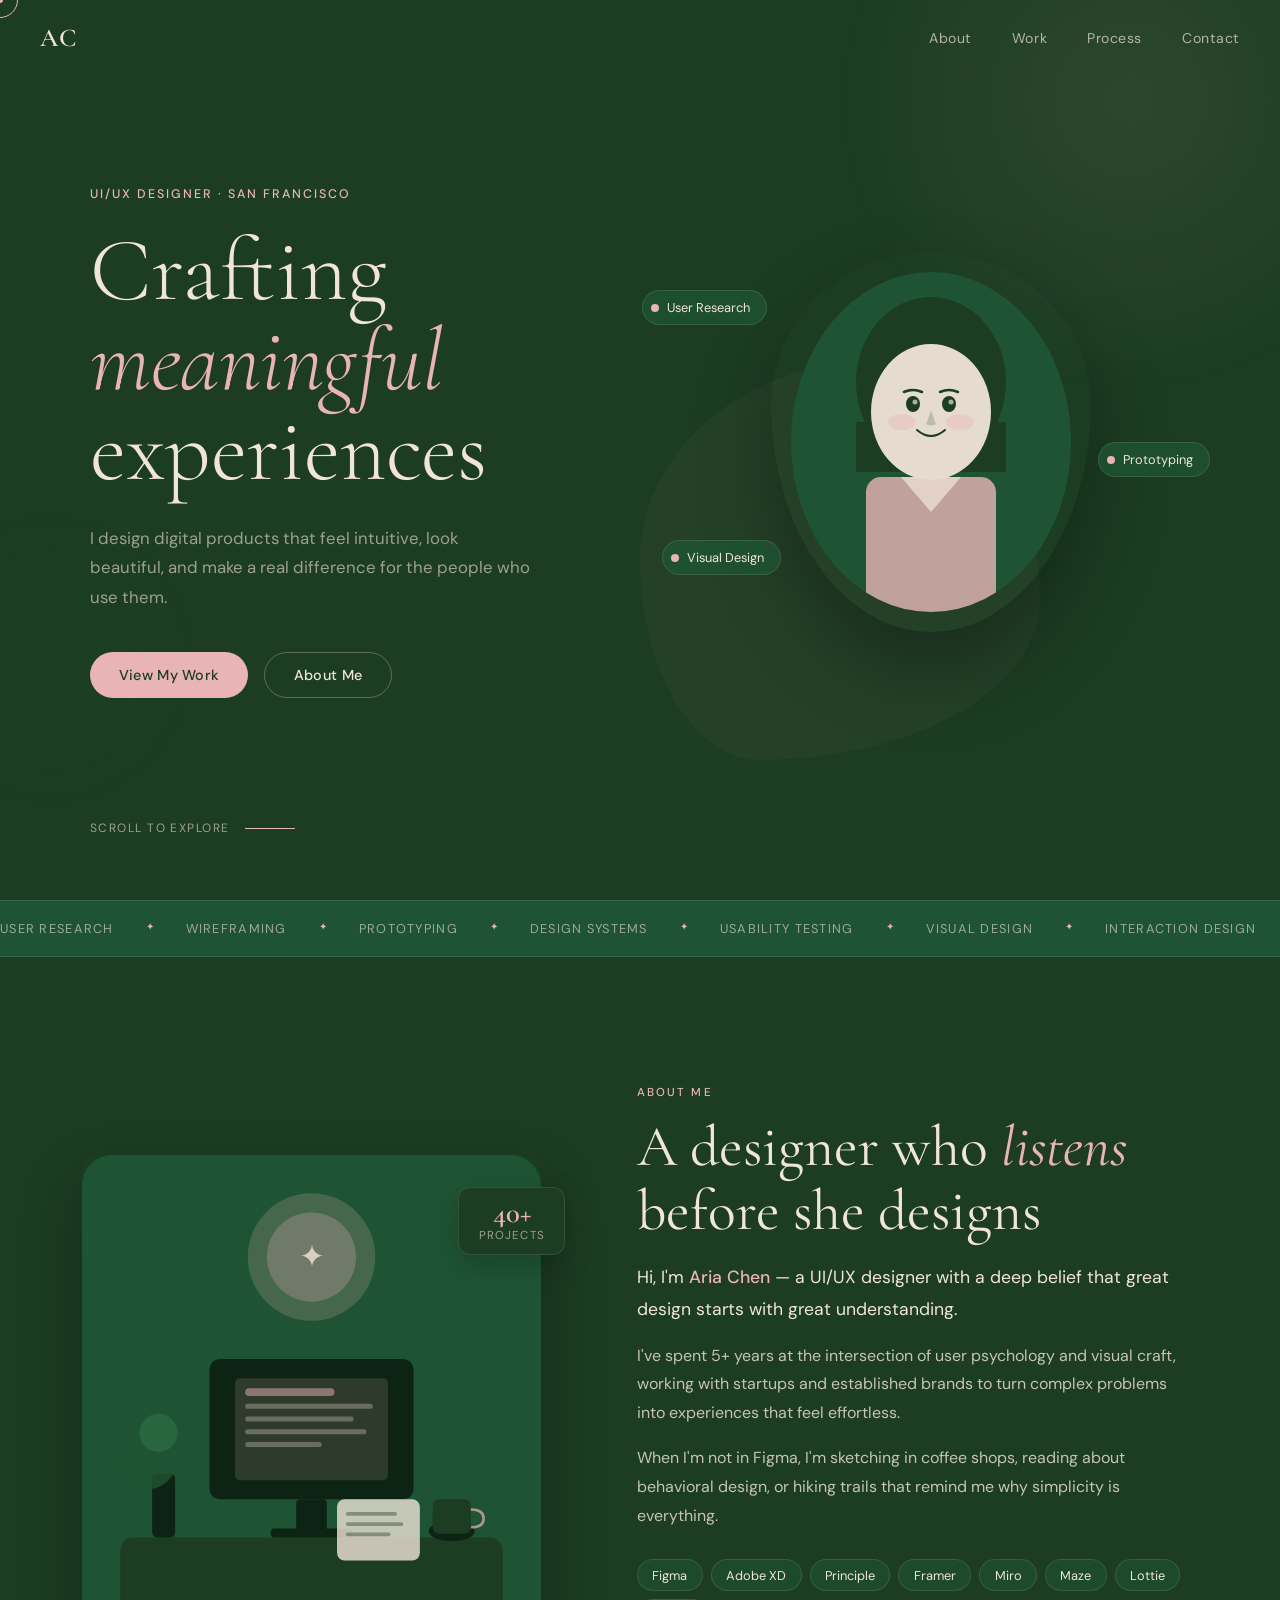
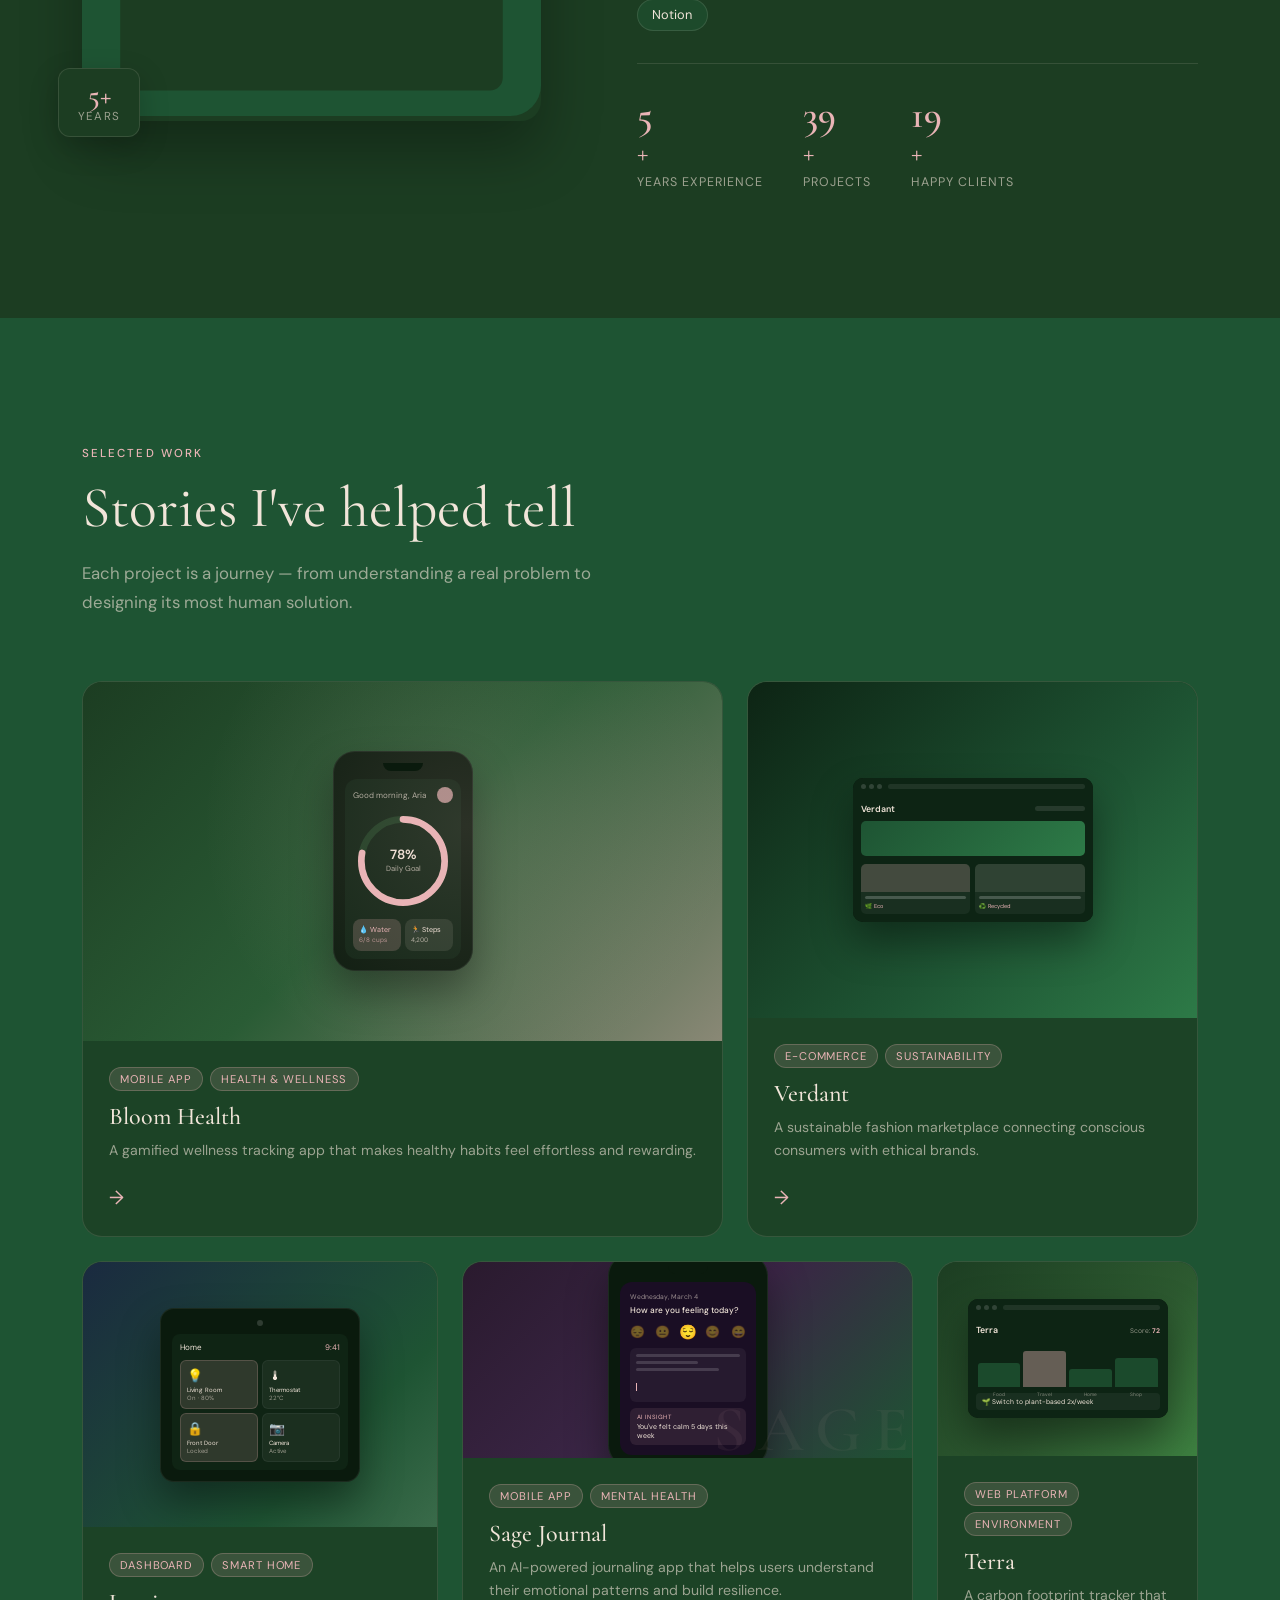
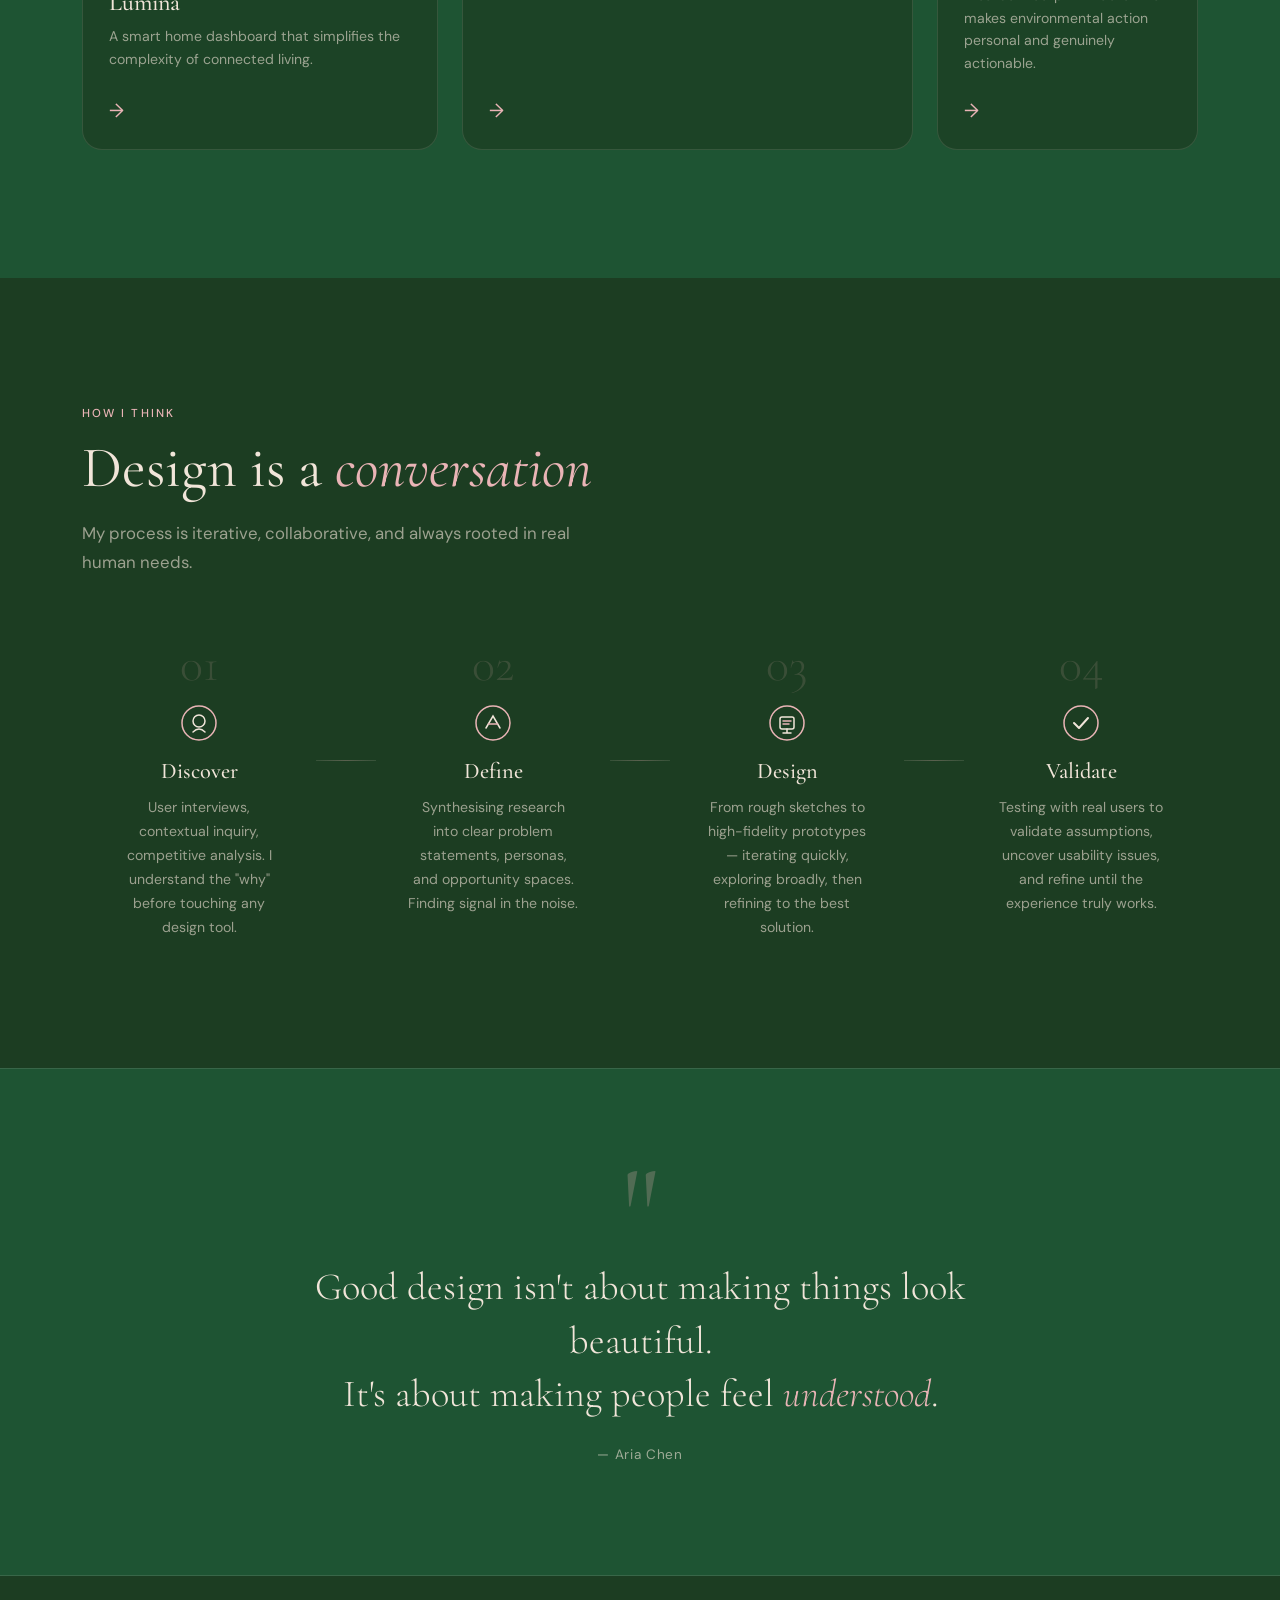
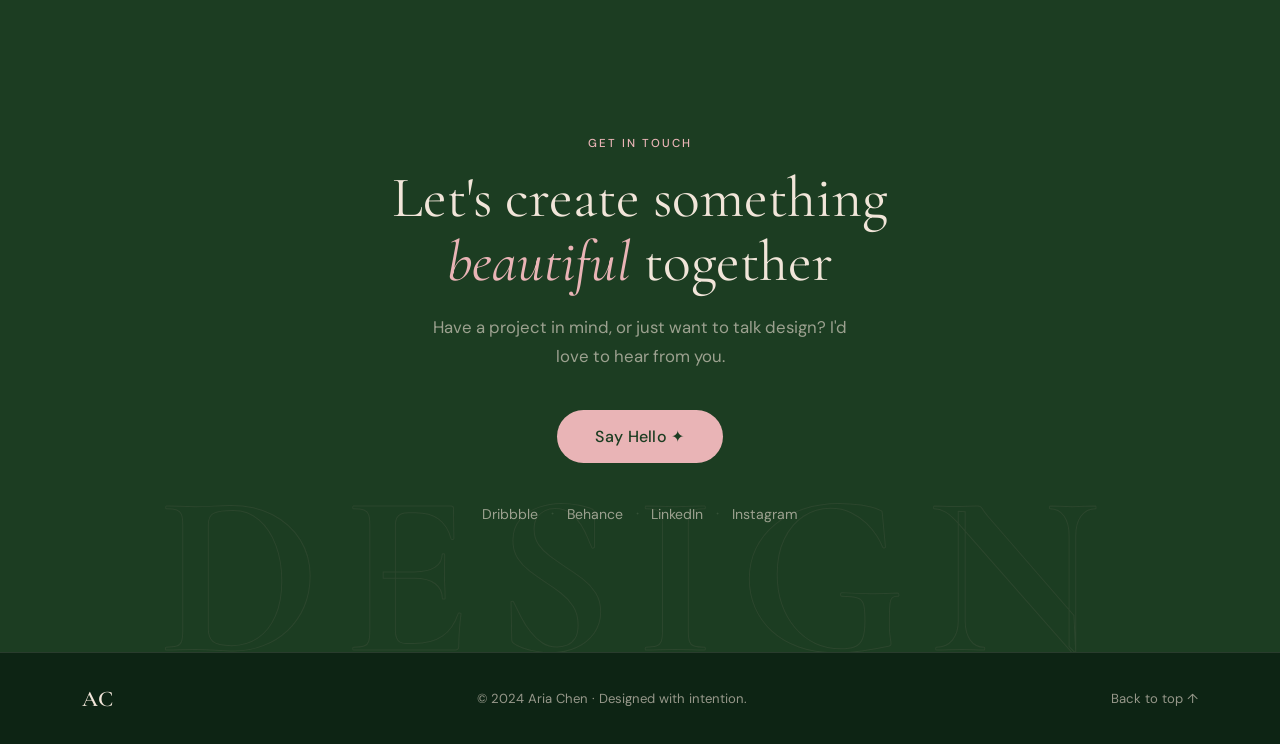
==== index-standalone.html @ c3e10429 "Add Aria Chen portfolio" ====
<!DOCTYPE html>
<html lang="en">
<head>
  <meta charset="UTF-8">
  <meta name="viewport" content="width=device-width, initial-scale=1.0">
  <title>Aria Chen — UI/UX Designer</title>
  <link rel="preconnect" href="https://fonts.googleapis.com">
  <link rel="preconnect" href="https://fonts.gstatic.com" crossorigin>
  <link href="https://fonts.googleapis.com/css2?family=Cormorant+Garamond:ital,wght@0,300;0,400;0,600;1,300;1,400;1,600&family=DM+Sans:ital,opsz,wght@0,9..40,300;0,9..40,400;0,9..40,500;1,9..40,300&display=swap" rel="stylesheet">
  <style>
/* ============================================
   ARIA CHEN — UI/UX PORTFOLIO
   Color Palette:
   --dark-green  : #1C3D22
   --mid-green   : #1E5433
   --pink        : #E9B4B6
   --cream       : #F1E5D9
============================================ */

/* ===== RESET & BASE ===== */
*, *::before, *::after { box-sizing: border-box; margin: 0; padding: 0; }

:root {
  --dark: #1C3D22;
  --mid:  #1E5433;
  --pink: #E9B4B6;
  --cream: #F1E5D9;
  --text-light: #F1E5D9;
  --text-muted: rgba(241,229,217,0.6);
  --card-bg: rgba(30,84,51,0.5);
  --border: rgba(241,229,217,0.12);
  --radius: 20px;
  --radius-sm: 12px;
  --transition: 0.4s cubic-bezier(0.25, 0.46, 0.45, 0.94);
  --transition-fast: 0.2s ease;
}

html { scroll-behavior: smooth; overflow-x: hidden; }

body {
  font-family: 'DM Sans', sans-serif;
  background-color: var(--dark);
  color: var(--cream);
  overflow-x: hidden;
  cursor: none;
}

a { text-decoration: none; color: inherit; }
img { display: block; max-width: 100%; }

::selection {
  background: var(--pink);
  color: var(--dark);
}

/* ===== CUSTOM CURSOR ===== */
.cursor {
  position: fixed;
  width: 36px;
  height: 36px;
  border: 1.5px solid var(--pink);
  border-radius: 50%;
  pointer-events: none;
  z-index: 9999;
  transform: translate(-50%, -50%);
  transition: width 0.3s, height 0.3s, background 0.3s, border-color 0.3s;
  mix-blend-mode: normal;
}
.cursor-dot {
  position: fixed;
  width: 6px;
  height: 6px;
  background: var(--pink);
  border-radius: 50%;
  pointer-events: none;
  z-index: 9999;
  transform: translate(-50%, -50%);
  transition: transform 0.1s;
}
body:has(a:hover) .cursor,
body:has(button:hover) .cursor {
  width: 56px;
  height: 56px;
  background: rgba(233,180,182,0.12);
  border-color: var(--pink);
}
@media (hover: none) {
  .cursor, .cursor-dot { display: none; }
  body { cursor: auto; }
}

/* ===== SCROLL PROGRESS ===== */
.scroll-progress {
  position: fixed;
  top: 0; left: 0;
  width: 0%;
  height: 2px;
  background: linear-gradient(90deg, var(--pink), var(--cream));
  z-index: 10000;
  transition: width 0.1s linear;
}

/* ===== TYPOGRAPHY ===== */
.section-label {
  font-size: 0.72rem;
  font-weight: 500;
  letter-spacing: 0.18em;
  text-transform: uppercase;
  color: var(--pink);
  margin-bottom: 1rem;
}

.section-title {
  font-family: 'Cormorant Garamond', serif;
  font-size: clamp(2.2rem, 5vw, 3.6rem);
  font-weight: 400;
  line-height: 1.1;
  color: var(--cream);
  margin-bottom: 1.2rem;
}
.section-title em {
  font-style: italic;
  color: var(--pink);
}

.section-sub {
  font-size: 1.05rem;
  color: var(--text-muted);
  max-width: 520px;
  line-height: 1.7;
}

/* ===== CONTAINER ===== */
.container {
  max-width: 1180px;
  margin: 0 auto;
  padding: 0 2rem;
}

/* ===== BUTTONS ===== */
.btn {
  display: inline-flex;
  align-items: center;
  gap: 0.5rem;
  padding: 0.8rem 1.8rem;
  border-radius: 100px;
  font-family: 'DM Sans', sans-serif;
  font-size: 0.9rem;
  font-weight: 500;
  letter-spacing: 0.02em;
  transition: var(--transition);
  cursor: none;
  border: none;
  position: relative;
  overflow: hidden;
}
.btn::after {
  content: '';
  position: absolute;
  inset: 0;
  background: rgba(255,255,255,0.1);
  opacity: 0;
  transition: opacity 0.3s;
}
.btn:hover::after { opacity: 1; }

.btn-primary {
  background: var(--pink);
  color: var(--dark);
}
.btn-primary:hover {
  background: #f0c2c4;
  transform: translateY(-2px);
  box-shadow: 0 12px 30px rgba(233,180,182,0.3);
}

.btn-ghost {
  background: transparent;
  color: var(--cream);
  border: 1.5px solid rgba(241,229,217,0.3);
}
.btn-ghost:hover {
  border-color: var(--cream);
  transform: translateY(-2px);
}

.btn-lg {
  padding: 1rem 2.4rem;
  font-size: 1rem;
}

/* ===== NAVIGATION ===== */
.nav {
  position: fixed;
  top: 0; left: 0; right: 0;
  z-index: 1000;
  display: flex;
  align-items: center;
  justify-content: space-between;
  padding: 1.4rem 2.5rem;
  transition: background 0.4s, backdrop-filter 0.4s, padding 0.4s;
}
.nav.scrolled {
  background: rgba(28, 61, 34, 0.85);
  backdrop-filter: blur(16px);
  padding: 1rem 2.5rem;
  border-bottom: 1px solid var(--border);
}

.nav-logo {
  font-family: 'Cormorant Garamond', serif;
  font-size: 1.6rem;
  font-weight: 600;
  color: var(--cream);
  letter-spacing: 0.05em;
  cursor: none;
  transition: color 0.3s;
}
.nav-logo:hover { color: var(--pink); }

.nav-links {
  display: flex;
  list-style: none;
  gap: 2.5rem;
}

.nav-link {
  font-size: 0.88rem;
  font-weight: 400;
  letter-spacing: 0.04em;
  color: rgba(241,229,217,0.7);
  transition: color 0.3s;
  position: relative;
  cursor: none;
}
.nav-link::after {
  content: '';
  position: absolute;
  bottom: -3px; left: 0;
  width: 0; height: 1px;
  background: var(--pink);
  transition: width 0.3s;
}
.nav-link:hover,
.nav-link.active { color: var(--cream); }
.nav-link:hover::after,
.nav-link.active::after { width: 100%; }

.nav-toggle {
  display: none;
  flex-direction: column;
  gap: 5px;
  background: none;
  border: none;
  cursor: none;
  padding: 4px;
}
.nav-toggle span {
  display: block;
  width: 24px;
  height: 1.5px;
  background: var(--cream);
  transition: var(--transition);
  transform-origin: center;
}
.nav-toggle.open span:nth-child(1) { transform: translateY(6.5px) rotate(45deg); }
.nav-toggle.open span:nth-child(2) { opacity: 0; }
.nav-toggle.open span:nth-child(3) { transform: translateY(-6.5px) rotate(-45deg); }

/* ===== HERO ===== */
.hero {
  min-height: 100vh;
  display: grid;
  grid-template-columns: 1fr 1fr;
  grid-template-rows: 1fr auto;
  align-items: center;
  padding: 8rem 2.5rem 4rem;
  max-width: 1180px;
  margin: 0 auto;
  gap: 4rem;
  position: relative;
}

.hero-shapes {
  position: fixed;
  inset: 0;
  pointer-events: none;
  z-index: 0;
  overflow: hidden;
}
.shape {
  position: absolute;
  border-radius: 50%;
  opacity: 0.08;
}
.shape-circle-lg {
  width: 600px; height: 600px;
  background: radial-gradient(circle, var(--pink), transparent 70%);
  top: -200px; right: -150px;
  animation: floatSlow 12s ease-in-out infinite;
}
.shape-circle-sm {
  width: 300px; height: 300px;
  background: radial-gradient(circle, var(--mid), transparent 70%);
  bottom: 10%; left: -100px;
  animation: floatSlow 9s ease-in-out infinite reverse;
}
.shape-blob {
  width: 400px; height: 400px;
  background: var(--pink);
  border-radius: 60% 40% 70% 30% / 50% 60% 40% 50%;
  top: 40%; left: 50%;
  opacity: 0.04;
  animation: morph 15s ease-in-out infinite;
}

@keyframes floatSlow {
  0%, 100% { transform: translateY(0px); }
  50% { transform: translateY(-30px); }
}
@keyframes morph {
  0%,100% { border-radius: 60% 40% 70% 30% / 50% 60% 40% 50%; }
  33% { border-radius: 30% 70% 40% 60% / 60% 30% 70% 40%; }
  66% { border-radius: 50% 50% 30% 70% / 40% 60% 40% 60%; }
}

.hero-content {
  position: relative;
  z-index: 1;
  grid-column: 1;
}

.hero-eyebrow {
  font-size: 0.78rem;
  letter-spacing: 0.16em;
  text-transform: uppercase;
  color: var(--pink);
  margin-bottom: 1.5rem;
  font-weight: 500;
}

.hero-title {
  font-family: 'Cormorant Garamond', serif;
  font-size: clamp(3.5rem, 7vw, 5.8rem);
  font-weight: 300;
  line-height: 1.0;
  margin-bottom: 1.8rem;
  display: flex;
  flex-direction: column;
}
.hero-line { display: block; }
.hero-line--accent {
  color: var(--pink);
  font-style: italic;
}

.hero-sub {
  font-size: 1.05rem;
  color: var(--text-muted);
  line-height: 1.75;
  max-width: 440px;
  margin-bottom: 2.5rem;
}

.hero-cta {
  display: flex;
  gap: 1rem;
  flex-wrap: wrap;
}

/* Hero visual */
.hero-visual {
  position: relative;
  z-index: 1;
  grid-column: 2;
  display: flex;
  justify-content: center;
  align-items: center;
}

.hero-avatar {
  width: 320px;
  height: 380px;
  border-radius: 50% 50% 50% 50% / 40% 40% 60% 60%;
  overflow: hidden;
  position: relative;
  z-index: 2;
  box-shadow: 0 40px 80px rgba(0,0,0,0.3);
}
.hero-avatar svg { width: 100%; height: 100%; }

.hero-card {
  position: absolute;
  background: rgba(30,84,51,0.8);
  backdrop-filter: blur(12px);
  border: 1px solid var(--border);
  border-radius: 100px;
  padding: 0.5rem 1rem 0.5rem 0.5rem;
  display: flex;
  align-items: center;
  gap: 0.5rem;
  font-size: 0.8rem;
  color: var(--cream);
  z-index: 3;
  white-space: nowrap;
  animation: floatCard 4s ease-in-out infinite;
}
.hcard-dot {
  width: 8px; height: 8px;
  border-radius: 50%;
  background: var(--pink);
  flex-shrink: 0;
}
.card-1 { top: 10%; left: -30px; animation-delay: 0s; }
.card-2 { top: 50%; right: -20px; animation-delay: 1.3s; }
.card-3 { bottom: 15%; left: -10px; animation-delay: 0.7s; }

@keyframes floatCard {
  0%, 100% { transform: translateY(0); }
  50% { transform: translateY(-8px); }
}

/* Hero scroll */
.hero-scroll {
  grid-column: 1 / -1;
  display: flex;
  align-items: center;
  gap: 1rem;
  font-size: 0.75rem;
  letter-spacing: 0.12em;
  text-transform: uppercase;
  color: var(--text-muted);
  align-self: end;
}
.scroll-line {
  width: 50px;
  height: 1px;
  background: var(--text-muted);
  position: relative;
  overflow: hidden;
}
.scroll-line::after {
  content: '';
  position: absolute;
  inset: 0;
  background: var(--pink);
  animation: scrollSlide 2s ease-in-out infinite;
}
@keyframes scrollSlide {
  0% { transform: translateX(-100%); }
  100% { transform: translateX(100%); }
}

/* ===== MARQUEE ===== */
.marquee-wrap {
  padding: 1.2rem 0;
  background: var(--mid);
  overflow: hidden;
  border-top: 1px solid var(--border);
  border-bottom: 1px solid var(--border);
}
.marquee-track {
  display: flex;
  gap: 2rem;
  width: max-content;
  animation: marquee 30s linear infinite;
}
.marquee-track span {
  font-size: 0.8rem;
  letter-spacing: 0.1em;
  text-transform: uppercase;
  color: rgba(241,229,217,0.6);
  white-space: nowrap;
}
.marquee-track .sep {
  color: var(--pink);
  font-size: 0.6rem;
  letter-spacing: 0;
}
@keyframes marquee {
  from { transform: translateX(0); }
  to { transform: translateX(-50%); }
}
.marquee-wrap:hover .marquee-track { animation-play-state: paused; }

/* ===== ABOUT ===== */
.about {
  padding: 8rem 0;
  position: relative;
}
.about-grid {
  display: grid;
  grid-template-columns: 0.9fr 1.1fr;
  gap: 6rem;
  align-items: center;
}

/* About visual */
.about-img-wrap {
  position: relative;
}
.about-img-bg {
  position: absolute;
  width: 90%; height: 90%;
  background: var(--mid);
  border-radius: var(--radius);
  top: 5%; left: 5%;
  opacity: 0.5;
}
.about-img-frame {
  position: relative;
  border-radius: var(--radius);
  overflow: hidden;
  box-shadow: 0 30px 60px rgba(0,0,0,0.3);
}
.about-badge {
  position: absolute;
  background: var(--dark);
  border: 1px solid var(--border);
  border-radius: var(--radius-sm);
  padding: 0.7rem 1.2rem;
  display: flex;
  flex-direction: column;
  align-items: center;
  box-shadow: 0 10px 30px rgba(0,0,0,0.2);
  backdrop-filter: blur(10px);
}
.badge-num {
  font-family: 'Cormorant Garamond', serif;
  font-size: 1.8rem;
  font-weight: 600;
  color: var(--pink);
  line-height: 1;
}
.badge-label {
  font-size: 0.72rem;
  color: var(--text-muted);
  text-transform: uppercase;
  letter-spacing: 0.1em;
}
.badge-1 { bottom: -1rem; left: -1.5rem; }
.badge-2 { top: 2rem; right: -1.5rem; }

/* About content */
.about-text {
  font-size: 1rem;
  line-height: 1.8;
  color: rgba(241,229,217,0.8);
  margin-bottom: 1rem;
}
.about-text.lead-text { font-size: 1.1rem; color: var(--cream); }
.about-text strong { color: var(--pink); font-weight: 500; }

.tools-grid {
  display: flex;
  flex-wrap: wrap;
  gap: 0.5rem;
  margin: 1.8rem 0;
}
.tool-chip {
  padding: 0.4rem 0.9rem;
  background: rgba(30,84,51,0.6);
  border: 1px solid var(--border);
  border-radius: 100px;
  font-size: 0.8rem;
  color: var(--cream);
  transition: var(--transition-fast);
}
.tool-chip:hover {
  background: var(--pink);
  color: var(--dark);
  border-color: var(--pink);
}

.about-stats {
  display: flex;
  gap: 2.5rem;
  margin-top: 2rem;
  padding-top: 2rem;
  border-top: 1px solid var(--border);
}
.stat-item { display: flex; flex-direction: column; }
.stat-n {
  font-family: 'Cormorant Garamond', serif;
  font-size: 2.4rem;
  font-weight: 600;
  color: var(--pink);
  line-height: 1;
}
.stat-plus {
  font-family: 'Cormorant Garamond', serif;
  font-size: 1.8rem;
  color: var(--pink);
}
.stat-l {
  font-size: 0.78rem;
  color: var(--text-muted);
  text-transform: uppercase;
  letter-spacing: 0.08em;
  margin-top: 0.3rem;
}

/* ===== PROJECTS ===== */
.projects {
  padding: 8rem 0;
  background: var(--mid);
}
.section-header {
  margin-bottom: 4rem;
}

/* Projects Grid Layout */
.projects-grid {
  display: grid;
  grid-template-columns: repeat(12, 1fr);
  grid-template-rows: auto auto;
  gap: 1.5rem;
}

/* Grid placement */
.pcard:nth-child(1) { grid-column: 1 / 8; }  /* large */
.pcard:nth-child(2) { grid-column: 8 / 13; }
.pcard:nth-child(3) { grid-column: 1 / 5; }
.pcard:nth-child(4) { grid-column: 5 / 10; } /* wide */
.pcard:nth-child(5) { grid-column: 10 / 13; }

/* Card base */
.pcard {
  border-radius: var(--radius);
  overflow: hidden;
  background: rgba(28,61,34,0.7);
  border: 1px solid var(--border);
  transition: transform 0.4s ease, box-shadow 0.4s ease;
  position: relative;
}
.pcard:hover {
  transform: translateY(-6px);
  box-shadow: 0 30px 60px rgba(0,0,0,0.3);
}
.pcard-link {
  display: flex;
  flex-direction: column;
  height: 100%;
  cursor: none;
}

/* Card image areas */
.pcard-img {
  position: relative;
  overflow: hidden;
  aspect-ratio: 4/3;
  display: flex;
  align-items: center;
  justify-content: center;
}
.pcard--large .pcard-img { aspect-ratio: 16/9; }
.pcard--wide .pcard-img { aspect-ratio: 16/7; }

/* Bloom */
.pcard-img--bloom {
  background: linear-gradient(135deg, #1C3D22 0%, #2a5c35 50%, #E9B4B6 150%);
}
/* Verdant */
.pcard-img--verdant {
  background: linear-gradient(135deg, #0d2414 0%, #1E5433 60%, #2d7a47 100%);
}
/* Lumina */
.pcard-img--lumina {
  background: linear-gradient(135deg, #1a2a40 0%, #1E5433 70%, #3a6b4a 100%);
}
/* Sage */
.pcard-img--sage {
  background: linear-gradient(135deg, #2a1a2e 0%, #3a2545 50%, #1E5433 100%);
}
/* Terra */
.pcard-img--terra {
  background: linear-gradient(135deg, #1C3D22 0%, #2d5a30 60%, #3d8040 100%);
}

/* Glow overlay */
.pcard-glow {
  position: absolute;
  inset: 0;
  background: radial-gradient(circle at 60% 40%, rgba(233,180,182,0.15), transparent 60%);
  pointer-events: none;
}

/* Card body */
.pcard-body {
  padding: 1.6rem;
  flex: 1;
  display: flex;
  flex-direction: column;
  gap: 0.5rem;
}
.pcard-tags {
  display: flex;
  flex-wrap: wrap;
  gap: 0.4rem;
}
.ptag {
  font-size: 0.7rem;
  letter-spacing: 0.08em;
  text-transform: uppercase;
  padding: 0.25rem 0.65rem;
  background: rgba(233,180,182,0.15);
  border: 1px solid rgba(233,180,182,0.25);
  border-radius: 100px;
  color: var(--pink);
}
.pcard-title {
  font-family: 'Cormorant Garamond', serif;
  font-size: 1.5rem;
  font-weight: 500;
  color: var(--cream);
  margin-top: 0.2rem;
}
.pcard-desc {
  font-size: 0.88rem;
  color: var(--text-muted);
  line-height: 1.6;
  flex: 1;
}
.pcard-arrow {
  margin-top: 1rem;
  font-size: 1.2rem;
  color: var(--pink);
  transform: translateX(0);
  transition: transform 0.3s;
}
.pcard:hover .pcard-arrow { transform: translateX(4px) translateY(-2px); }

/* ===== MOCKUP COMPONENTS ===== */
/* Phone */
.mockup-phone {
  width: 140px;
  background: #0a1a0d;
  border-radius: 22px;
  padding: 12px;
  box-shadow: 0 20px 40px rgba(0,0,0,0.4), inset 0 0 0 1px rgba(255,255,255,0.07);
  position: relative;
}
.mockup-phone-notch {
  width: 40px; height: 8px;
  background: #0a1a0d;
  border-radius: 0 0 8px 8px;
  margin: 0 auto 8px;
  position: relative;
  z-index: 1;
}
.phone-ui {
  border-radius: 12px;
  overflow: hidden;
  background: #0f2414;
}
/* Bloom UI */
.bloom-ui { padding: 8px; }
.bloom-header-bar {
  display: flex;
  justify-content: space-between;
  align-items: center;
  margin-bottom: 8px;
}
.bloom-greeting {
  font-size: 0.5rem;
  color: rgba(241,229,217,0.7);
}
.bloom-avatar-sm {
  width: 16px; height: 16px;
  border-radius: 50%;
  background: var(--pink);
  opacity: 0.7;
}
.bloom-ring-wrap {
  display: flex;
  justify-content: center;
  margin: 4px 0;
}
.bloom-tiles {
  display: grid;
  grid-template-columns: 1fr 1fr;
  gap: 4px;
  margin-top: 8px;
}
.btile {
  padding: 6px;
  border-radius: 8px;
  font-size: 0.45rem;
  line-height: 1.4;
}
.btile small { font-size: 0.4rem; opacity: 0.7; }
.btile--pink { background: rgba(233,180,182,0.2); color: var(--pink); }
.btile--cream { background: rgba(241,229,217,0.1); color: var(--cream); }

/* Browser */
.mockup-browser {
  width: 240px;
  background: #0a1a0d;
  border-radius: 10px;
  overflow: hidden;
  box-shadow: 0 20px 40px rgba(0,0,0,0.4);
}
.browser-chrome {
  display: flex;
  align-items: center;
  gap: 6px;
  padding: 6px 8px;
  background: #0d2414;
}
.bc-dots { display: flex; gap: 3px; }
.bc-dots span {
  width: 5px; height: 5px;
  border-radius: 50%;
  background: rgba(255,255,255,0.15);
}
.bc-bar {
  flex: 1;
  height: 5px;
  background: rgba(255,255,255,0.08);
  border-radius: 3px;
}
.browser-content { padding: 8px; }

/* Verdant UI */
.verdant-ui { background: #0d2414; }
.verdant-topbar {
  display: flex;
  justify-content: space-between;
  align-items: center;
  margin-bottom: 6px;
}
.vt-logo { font-size: 0.55rem; font-weight: 600; color: var(--cream); }
.vt-search {
  width: 50px; height: 5px;
  background: rgba(255,255,255,0.1);
  border-radius: 3px;
}
.verdant-hero-img {
  width: 100%; height: 35px;
  background: linear-gradient(135deg, #1E5433, #2d7a47);
  border-radius: 5px;
  margin-bottom: 8px;
}
.verdant-products { display: flex; gap: 5px; }
.vprod {
  flex: 1;
  background: rgba(255,255,255,0.05);
  border-radius: 5px;
  overflow: hidden;
}
.vprod-img { height: 28px; background: rgba(233,180,182,0.2); }
.vprod-img--2 { background: rgba(241,229,217,0.1); }
.vprod-info { padding: 4px; }
.vprod-name { height: 3px; background: rgba(255,255,255,0.2); border-radius: 2px; margin-bottom: 3px; }
.vprod-badge { font-size: 0.35rem; color: var(--pink); }

/* Tablet */
.mockup-tablet {
  width: 200px;
  background: #0a1a0d;
  border-radius: 14px;
  padding: 12px;
  box-shadow: 0 20px 40px rgba(0,0,0,0.4), inset 0 0 0 1px rgba(255,255,255,0.07);
  position: relative;
}
.tablet-camera {
  width: 6px; height: 6px;
  border-radius: 50%;
  background: rgba(255,255,255,0.15);
  margin: 0 auto 8px;
}
.tablet-content { background: #0f2414; border-radius: 8px; overflow: hidden; }

/* Lumina UI */
.lumina-ui { padding: 8px; }
.lumina-topbar {
  display: flex;
  justify-content: space-between;
  font-size: 0.5rem;
  color: var(--cream);
  margin-bottom: 8px;
}
.lumina-time { color: var(--pink); }
.lumina-tiles {
  display: grid;
  grid-template-columns: 1fr 1fr;
  gap: 4px;
}
.ltile {
  padding: 6px;
  background: rgba(255,255,255,0.05);
  border-radius: 6px;
  border: 1px solid rgba(255,255,255,0.05);
}
.ltile--on { background: rgba(233,180,182,0.15); border-color: rgba(233,180,182,0.2); }
.ltile-icon { font-size: 0.8rem; margin-bottom: 2px; }
.ltile-label { font-size: 0.38rem; color: var(--cream); }
.ltile-status { font-size: 0.38rem; color: var(--text-muted); }

/* Sage phone */
.mockup-phone--sage { width: 160px; }
.sage-ui { padding: 10px; background: #1a0e24; }
.sage-date { font-size: 0.42rem; color: var(--text-muted); margin-bottom: 4px; }
.sage-prompt { font-size: 0.52rem; color: var(--cream); margin-bottom: 8px; font-weight: 500; }
.sage-moods {
  display: flex;
  justify-content: space-between;
  margin-bottom: 8px;
  font-size: 0.75rem;
}
.smood { opacity: 0.4; transition: opacity 0.3s; cursor: default; }
.smood--active { opacity: 1; transform: scale(1.2); }
.sage-entry-box {
  background: rgba(255,255,255,0.05);
  border-radius: 6px;
  padding: 6px;
  margin-bottom: 6px;
}
.seb-line { height: 3px; background: rgba(255,255,255,0.15); border-radius: 2px; margin-bottom: 4px; }
.seb-line--short { width: 60%; }
.seb-line--med { width: 80%; }
.seb-cursor {
  width: 1px; height: 8px;
  background: var(--pink);
  display: inline-block;
  animation: blink 1.2s step-end infinite;
}
@keyframes blink { 50% { opacity: 0; } }
.sage-insights {
  background: rgba(233,180,182,0.1);
  border-radius: 6px;
  padding: 5px 7px;
}
.insight-label { font-size: 0.38rem; color: var(--pink); text-transform: uppercase; letter-spacing: 0.1em; }
.insight-text { font-size: 0.44rem; color: var(--cream); margin-top: 1px; }
.sage-bg-text {
  position: absolute;
  bottom: -10px; right: -10px;
  font-family: 'Cormorant Garamond', serif;
  font-size: 4rem;
  font-weight: 600;
  color: rgba(233,180,182,0.06);
  letter-spacing: 0.2em;
  pointer-events: none;
  user-select: none;
}

/* Terra UI */
.terra-ui { background: #0d2414; padding: 8px; }
.terra-header {
  display: flex;
  justify-content: space-between;
  align-items: center;
  margin-bottom: 6px;
}
.terra-logo { font-size: 0.55rem; font-weight: 600; color: var(--cream); }
.terra-score { font-size: 0.42rem; color: var(--text-muted); }
.terra-score strong { color: var(--pink); }
.terra-chart-wrap { margin-bottom: 6px; }
.terra-chart {
  display: flex;
  align-items: flex-end;
  gap: 3px;
  height: 45px;
  padding: 0 2px;
}
.tbar {
  flex: 1;
  height: var(--h);
  background: rgba(30,84,51,0.8);
  border-radius: 3px 3px 0 0;
  position: relative;
  transition: height 0.8s ease;
  display: flex;
  flex-direction: column;
  justify-content: flex-end;
  padding-bottom: 2px;
}
.tbar span {
  font-size: 0.3rem;
  color: rgba(241,229,217,0.5);
  text-align: center;
  position: absolute;
  bottom: -10px;
  left: 50%;
  transform: translateX(-50%);
  white-space: nowrap;
}
.tbar--hi { background: rgba(233,180,182,0.4); }
.terra-tips { }
.ttip { font-size: 0.42rem; color: var(--cream); padding: 4px 6px; background: rgba(255,255,255,0.05); border-radius: 4px; }

.mockup-browser--sm { width: 200px; }

/* ===== PROCESS ===== */
.process {
  padding: 8rem 0;
  position: relative;
  overflow: hidden;
}
.process-steps {
  display: flex;
  align-items: flex-start;
  gap: 0;
  margin-top: 4rem;
  position: relative;
}
.ps-step {
  flex: 1;
  padding: 0 2rem;
  text-align: center;
  position: relative;
}
.ps-num {
  font-family: 'Cormorant Garamond', serif;
  font-size: 3rem;
  font-weight: 300;
  color: rgba(233,180,182,0.15);
  line-height: 1;
  margin-bottom: 1rem;
}
.ps-icon {
  display: flex;
  justify-content: center;
  margin-bottom: 1rem;
}
.ps-title {
  font-family: 'Cormorant Garamond', serif;
  font-size: 1.4rem;
  font-weight: 500;
  color: var(--cream);
  margin-bottom: 0.8rem;
}
.ps-text {
  font-size: 0.88rem;
  color: var(--text-muted);
  line-height: 1.7;
}
.ps-connector {
  width: 60px;
  height: 1px;
  background: linear-gradient(90deg, var(--border), rgba(233,180,182,0.3), var(--border));
  align-self: center;
  flex-shrink: 0;
  margin-top: -60px;
}

/* ===== QUOTE ===== */
.quote-section {
  padding: 7rem 0;
  background: var(--mid);
  text-align: center;
  border-top: 1px solid var(--border);
  border-bottom: 1px solid var(--border);
}
.big-quote {
  max-width: 760px;
  margin: 0 auto;
  position: relative;
}
.bq-mark {
  font-family: 'Cormorant Garamond', serif;
  font-size: 8rem;
  color: var(--pink);
  opacity: 0.25;
  line-height: 0.5;
  display: block;
  margin-bottom: 1rem;
}
.bq-text {
  font-family: 'Cormorant Garamond', serif;
  font-size: clamp(1.6rem, 3.5vw, 2.4rem);
  font-weight: 300;
  line-height: 1.4;
  color: var(--cream);
  font-style: normal;
}
.bq-text em {
  font-style: italic;
  color: var(--pink);
}
.bq-cite {
  display: block;
  margin-top: 1.5rem;
  font-size: 0.85rem;
  color: var(--text-muted);
  font-style: normal;
  letter-spacing: 0.05em;
}

/* ===== CONTACT ===== */
.contact {
  padding: 10rem 0 8rem;
  text-align: center;
  position: relative;
  overflow: hidden;
}
.contact-inner { position: relative; z-index: 1; }
.contact-text {
  font-size: 1.05rem;
  color: var(--text-muted);
  max-width: 440px;
  margin: 0 auto 2.5rem;
  line-height: 1.7;
}
.contact-cta { margin-bottom: 2.5rem; }
.contact-links {
  display: flex;
  justify-content: center;
  align-items: center;
  gap: 0.8rem;
  flex-wrap: wrap;
}
.contact-slink {
  font-size: 0.88rem;
  color: var(--text-muted);
  transition: color 0.3s;
  cursor: none;
}
.contact-slink:hover { color: var(--pink); }
.cl-sep { color: var(--border); }

.contact-bg-word {
  position: absolute;
  bottom: -4rem;
  left: 50%;
  transform: translateX(-50%);
  font-family: 'Cormorant Garamond', serif;
  font-size: clamp(6rem, 18vw, 16rem);
  font-weight: 700;
  color: transparent;
  -webkit-text-stroke: 1px rgba(233,180,182,0.08);
  letter-spacing: 0.1em;
  white-space: nowrap;
  pointer-events: none;
  user-select: none;
}

/* ===== FOOTER ===== */
.footer {
  background: #0d2414;
  padding: 2rem 0;
  border-top: 1px solid var(--border);
}
.footer-inner {
  display: flex;
  align-items: center;
  justify-content: space-between;
  flex-wrap: wrap;
  gap: 1rem;
}
.footer-logo {
  font-family: 'Cormorant Garamond', serif;
  font-size: 1.4rem;
  color: var(--cream);
  font-weight: 600;
}
.footer-copy {
  font-size: 0.82rem;
  color: var(--text-muted);
}
.footer-top {
  font-size: 0.82rem;
  color: var(--text-muted);
  transition: color 0.3s;
  cursor: none;
}
.footer-top:hover { color: var(--pink); }

/* ===== SCROLL ANIMATIONS ===== */
[data-animate] {
  opacity: 0;
  transform: translateY(30px);
  transition: opacity 0.7s cubic-bezier(0.25,0.46,0.45,0.94),
              transform 0.7s cubic-bezier(0.25,0.46,0.45,0.94);
}
[data-animate="fade-right"] { transform: translateX(-40px); }
[data-animate="fade-left"]  { transform: translateX(40px); }
[data-animate="fade-up"]    { transform: translateY(40px); }
[data-animate].in-view {
  opacity: 1;
  transform: translate(0, 0);
}

/* Hero reveal animations */
.reveal-up {
  opacity: 0;
  transform: translateY(24px);
  animation: revealUp 0.8s cubic-bezier(0.25,0.46,0.45,0.94) forwards;
  animation-delay: var(--delay, 0s);
}
@keyframes revealUp {
  to { opacity: 1; transform: translateY(0); }
}

/* Card stagger */
.pcard { transition-delay: var(--card-delay, 0s); }

/* ===== RESPONSIVE ===== */
@media (max-width: 1024px) {
  .hero { grid-template-columns: 1fr; text-align: center; padding: 8rem 2rem 4rem; }
  .hero-content { grid-column: 1; }
  .hero-visual {
    grid-column: 1;
    grid-row: 1;
    justify-content: center;
    margin-bottom: 2rem;
  }
  .hero-scroll { grid-column: 1; justify-content: center; }
  .hero-sub { margin: 0 auto 2.5rem; }
  .hero-cta { justify-content: center; }
  .hero-avatar { width: 240px; height: 290px; }
  .card-1 { left: 10px; }
  .card-3 { left: 10px; }

  .about-grid { grid-template-columns: 1fr; gap: 4rem; }
  .about-visual { max-width: 380px; margin: 0 auto; }

  .projects-grid {
    grid-template-columns: 1fr 1fr;
  }
  .pcard:nth-child(1) { grid-column: 1 / 3; }
  .pcard:nth-child(2) { grid-column: 1 / 2; }
  .pcard:nth-child(3) { grid-column: 2 / 3; }
  .pcard:nth-child(4) { grid-column: 1 / 3; }
  .pcard:nth-child(5) { grid-column: 1 / 3; }

  .process-steps { flex-direction: column; align-items: center; }
  .ps-connector {
    width: 1px;
    height: 40px;
    background: linear-gradient(180deg, var(--border), rgba(233,180,182,0.3), var(--border));
    margin: 0;
  }
  .ps-step { padding: 0; max-width: 340px; }
  .ps-connector { margin-top: 0; }
}

@media (max-width: 768px) {
  .nav-links {
    position: fixed;
    top: 0; right: 0;
    width: min(280px, 80vw);
    height: 100vh;
    background: rgba(13,36,20,0.97);
    backdrop-filter: blur(20px);
    flex-direction: column;
    align-items: flex-start;
    padding: 7rem 2.5rem 3rem;
    gap: 1.5rem;
    transform: translateX(100%);
    transition: transform 0.4s cubic-bezier(0.25,0.46,0.45,0.94);
    border-left: 1px solid var(--border);
  }
  .nav-links.open { transform: translateX(0); }
  .nav-link { font-size: 1.2rem; }
  .nav-toggle { display: flex; z-index: 101; position: relative; }

  .projects-grid { grid-template-columns: 1fr; }
  .pcard:nth-child(1),
  .pcard:nth-child(2),
  .pcard:nth-child(3),
  .pcard:nth-child(4),
  .pcard:nth-child(5) { grid-column: 1 / 2; }

  .about-stats { gap: 1.5rem; }
  .contact-bg-word { font-size: 20vw; }

  .hero { grid-template-columns: 1fr; }
  .hero-visual { display: none; }

  .footer-inner { flex-direction: column; align-items: center; text-align: center; }
}

@media (max-width: 480px) {
  .section-title { font-size: 2rem; }
  .hero-title { font-size: 3rem; }
  .container { padding: 0 1.2rem; }
  .pcard-body { padding: 1.2rem; }
  .btn { padding: 0.75rem 1.4rem; font-size: 0.85rem; }
  .process-steps { gap: 2rem; }
  .about-stats { flex-direction: column; gap: 1rem; }
}

</style>
</head>
<body>

  <!-- Custom Cursor -->
  <div class="cursor" id="cursor"></div>
  <div class="cursor-dot" id="cursorDot"></div>

  <!-- Scroll Progress -->
  <div class="scroll-progress" id="scrollProgress"></div>

  <!-- Navigation -->
  <nav class="nav" id="nav">
    <a href="#hero" class="nav-logo">AC</a>
    <button class="nav-toggle" id="navToggle" aria-label="Toggle menu">
      <span></span><span></span><span></span>
    </button>
    <ul class="nav-links" id="navLinks">
      <li><a href="#about" class="nav-link">About</a></li>
      <li><a href="#projects" class="nav-link">Work</a></li>
      <li><a href="#process" class="nav-link">Process</a></li>
      <li><a href="#contact" class="nav-link">Contact</a></li>
    </ul>
  </nav>

  <!-- ======== HERO ======== -->
  <section class="hero" id="hero">
    <div class="hero-shapes">
      <div class="shape shape-circle-lg"></div>
      <div class="shape shape-circle-sm"></div>
      <div class="shape shape-blob"></div>
    </div>
    <div class="hero-content">
      <p class="hero-eyebrow reveal-up">UI/UX Designer · San Francisco</p>
      <h1 class="hero-title">
        <span class="hero-line reveal-up" style="--delay:0.1s">Crafting</span>
        <span class="hero-line hero-line--accent reveal-up" style="--delay:0.2s"><em>meaningful</em></span>
        <span class="hero-line reveal-up" style="--delay:0.3s">experiences</span>
      </h1>
      <p class="hero-sub reveal-up" style="--delay:0.45s">I design digital products that feel intuitive, look beautiful, and make a real difference for the people who use them.</p>
      <div class="hero-cta reveal-up" style="--delay:0.55s">
        <a href="#projects" class="btn btn-primary">View My Work</a>
        <a href="#about" class="btn btn-ghost">About Me</a>
      </div>
    </div>
    <div class="hero-visual reveal-up" style="--delay:0.3s">
      <div class="hero-card card-1">
        <div class="hcard-dot"></div>
        <span>User Research</span>
      </div>
      <div class="hero-card card-2">
        <div class="hcard-dot"></div>
        <span>Prototyping</span>
      </div>
      <div class="hero-card card-3">
        <div class="hcard-dot"></div>
        <span>Visual Design</span>
      </div>
      <div class="hero-avatar">
        <svg viewBox="0 0 320 380" xmlns="http://www.w3.org/2000/svg">
          <defs>
            <clipPath id="avatarClip">
              <ellipse cx="160" cy="190" rx="140" ry="170"/>
            </clipPath>
          </defs>
          <ellipse cx="160" cy="190" rx="140" ry="170" fill="#1E5433"/>
          <g clip-path="url(#avatarClip)">
            <!-- Hair -->
            <ellipse cx="160" cy="130" rx="75" ry="85" fill="#1C3D22"/>
            <rect x="85" y="170" width="150" height="50" fill="#1C3D22"/>
            <!-- Face -->
            <ellipse cx="160" cy="160" rx="60" ry="68" fill="#F1E5D9" opacity="0.95"/>
            <!-- Eyes -->
            <ellipse cx="142" cy="152" rx="7" ry="8" fill="#1C3D22"/>
            <ellipse cx="178" cy="152" rx="7" ry="8" fill="#1C3D22"/>
            <circle cx="144" cy="150" r="2.5" fill="#fff" opacity="0.6"/>
            <circle cx="180" cy="150" r="2.5" fill="#fff" opacity="0.6"/>
            <!-- Brows -->
            <path d="M133 140 Q142 136 151 140" stroke="#1C3D22" stroke-width="2.5" fill="none" stroke-linecap="round"/>
            <path d="M169 140 Q178 136 187 140" stroke="#1C3D22" stroke-width="2.5" fill="none" stroke-linecap="round"/>
            <!-- Nose -->
            <path d="M160 158 Q157 168 155 172 Q160 175 165 172 Q163 168 160 158" fill="#1C3D22" opacity="0.2"/>
            <!-- Smile -->
            <path d="M146 178 Q160 190 174 178" stroke="#1C3D22" stroke-width="2" fill="none" stroke-linecap="round"/>
            <!-- Cheeks -->
            <ellipse cx="131" cy="170" rx="14" ry="8" fill="#E9B4B6" opacity="0.4"/>
            <ellipse cx="189" cy="170" rx="14" ry="8" fill="#E9B4B6" opacity="0.4"/>
            <!-- Body -->
            <rect x="95" y="225" width="130" height="160" rx="15" fill="#E9B4B6" opacity="0.8"/>
            <!-- Collar -->
            <path d="M130 225 L160 260 L190 225" fill="#F1E5D9" opacity="0.7"/>
          </g>
        </svg>
      </div>
    </div>
    <div class="hero-scroll">
      <span>Scroll to explore</span>
      <div class="scroll-line"></div>
    </div>
  </section>

  <!-- ======== MARQUEE ======== -->
  <div class="marquee-wrap">
    <div class="marquee-track">
      <span>User Research</span><span class="sep">✦</span>
      <span>Wireframing</span><span class="sep">✦</span>
      <span>Prototyping</span><span class="sep">✦</span>
      <span>Design Systems</span><span class="sep">✦</span>
      <span>Usability Testing</span><span class="sep">✦</span>
      <span>Visual Design</span><span class="sep">✦</span>
      <span>Interaction Design</span><span class="sep">✦</span>
      <span>Information Architecture</span><span class="sep">✦</span>
      <span>User Research</span><span class="sep">✦</span>
      <span>Wireframing</span><span class="sep">✦</span>
      <span>Prototyping</span><span class="sep">✦</span>
      <span>Design Systems</span><span class="sep">✦</span>
      <span>Usability Testing</span><span class="sep">✦</span>
      <span>Visual Design</span><span class="sep">✦</span>
      <span>Interaction Design</span><span class="sep">✦</span>
      <span>Information Architecture</span><span class="sep">✦</span>
    </div>
  </div>

  <!-- ======== ABOUT ======== -->
  <section class="about" id="about">
    <div class="container">
      <div class="about-grid">
        <div class="about-visual" data-animate="fade-right">
          <div class="about-img-wrap">
            <div class="about-img-bg"></div>
            <div class="about-img-frame">
              <svg viewBox="0 0 360 440" xmlns="http://www.w3.org/2000/svg" width="100%">
                <rect width="360" height="440" rx="24" fill="#1E5433"/>
                <!-- Abstract desk scene -->
                <rect x="30" y="300" width="300" height="120" rx="10" fill="#1C3D22"/>
                <!-- Monitor -->
                <rect x="100" y="160" width="160" height="110" rx="8" fill="#0d2414"/>
                <rect x="120" y="175" width="120" height="80" rx="4" fill="#E9B4B6" opacity="0.15"/>
                <!-- Screen content lines -->
                <rect x="128" y="183" width="70" height="6" rx="3" fill="#E9B4B6" opacity="0.5"/>
                <rect x="128" y="195" width="100" height="4" rx="2" fill="#F1E5D9" opacity="0.3"/>
                <rect x="128" y="205" width="85" height="4" rx="2" fill="#F1E5D9" opacity="0.3"/>
                <rect x="128" y="215" width="95" height="4" rx="2" fill="#F1E5D9" opacity="0.3"/>
                <rect x="128" y="225" width="60" height="4" rx="2" fill="#F1E5D9" opacity="0.3"/>
                <!-- Monitor stand -->
                <rect x="168" y="270" width="24" height="25" rx="3" fill="#0d2414"/>
                <rect x="148" y="293" width="64" height="7" rx="3" fill="#0d2414"/>
                <!-- Plant -->
                <rect x="55" y="250" width="18" height="50" rx="4" fill="#0d2414"/>
                <circle cx="52" cy="240" r="22" fill="#1E5433" opacity="0.8"/>
                <circle cx="72" cy="230" r="18" fill="#1E5433" opacity="0.9"/>
                <circle cx="60" cy="218" r="15" fill="#27663f"/>
                <!-- Coffee -->
                <ellipse cx="290" cy="295" rx="18" ry="8" fill="#0d2414"/>
                <rect x="275" y="270" width="30" height="27" rx="5" fill="#1C3D22"/>
                <path d="M305 278 Q315 278 315 285 Q315 292 305 292" stroke="#E9B4B6" stroke-width="2" fill="none" opacity="0.7"/>
                <!-- Notebook -->
                <rect x="200" y="270" width="65" height="48" rx="6" fill="#F1E5D9" opacity="0.8"/>
                <rect x="207" y="280" width="40" height="3" rx="1.5" fill="#1C3D22" opacity="0.4"/>
                <rect x="207" y="288" width="45" height="3" rx="1.5" fill="#1C3D22" opacity="0.4"/>
                <rect x="207" y="296" width="35" height="3" rx="1.5" fill="#1C3D22" opacity="0.4"/>
                <!-- Figma logo hint -->
                <circle cx="180" cy="80" r="50" fill="#E9B4B6" opacity="0.2"/>
                <circle cx="180" cy="80" r="35" fill="#E9B4B6" opacity="0.25"/>
                <text x="180" y="88" text-anchor="middle" font-family="Georgia" font-size="24" fill="#F1E5D9" opacity="0.8">✦</text>
              </svg>
            </div>
          </div>
          <div class="about-badge badge-1">
            <span class="badge-num">5+</span>
            <span class="badge-label">Years</span>
          </div>
          <div class="about-badge badge-2">
            <span class="badge-num">40+</span>
            <span class="badge-label">Projects</span>
          </div>
        </div>

        <div class="about-content" data-animate="fade-left">
          <div class="section-label">About Me</div>
          <h2 class="section-title">A designer who <em>listens</em><br>before she designs</h2>
          <p class="about-text lead-text">Hi, I'm <strong>Aria Chen</strong> — a UI/UX designer with a deep belief that great design starts with great understanding.</p>
          <p class="about-text">I've spent 5+ years at the intersection of user psychology and visual craft, working with startups and established brands to turn complex problems into experiences that feel effortless.</p>
          <p class="about-text">When I'm not in Figma, I'm sketching in coffee shops, reading about behavioral design, or hiking trails that remind me why simplicity is everything.</p>

          <div class="tools-grid">
            <div class="tool-chip">Figma</div>
            <div class="tool-chip">Adobe XD</div>
            <div class="tool-chip">Principle</div>
            <div class="tool-chip">Framer</div>
            <div class="tool-chip">Miro</div>
            <div class="tool-chip">Maze</div>
            <div class="tool-chip">Lottie</div>
            <div class="tool-chip">Notion</div>
          </div>

          <div class="about-stats">
            <div class="stat-item">
              <span class="stat-n" data-target="5">0</span><span class="stat-plus">+</span>
              <span class="stat-l">Years Experience</span>
            </div>
            <div class="stat-item">
              <span class="stat-n" data-target="40">0</span><span class="stat-plus">+</span>
              <span class="stat-l">Projects</span>
            </div>
            <div class="stat-item">
              <span class="stat-n" data-target="20">0</span><span class="stat-plus">+</span>
              <span class="stat-l">Happy Clients</span>
            </div>
          </div>
        </div>
      </div>
    </div>
  </section>

  <!-- ======== PROJECTS ======== -->
  <section class="projects" id="projects">
    <div class="container">
      <div class="section-header" data-animate="fade-up">
        <div class="section-label">Selected Work</div>
        <h2 class="section-title">Stories I've helped tell</h2>
        <p class="section-sub">Each project is a journey — from understanding a real problem to designing its most human solution.</p>
      </div>

      <div class="projects-grid">

        <!-- Card 1 — Bloom (large) -->
        <article class="pcard pcard--large" data-animate="fade-up">
          <a href="projects/project-1.html" class="pcard-link">
            <div class="pcard-img pcard-img--bloom">
              <div class="mockup-phone">
                <div class="mockup-phone-notch"></div>
                <div class="phone-ui bloom-ui">
                  <div class="bloom-header-bar">
                    <span class="bloom-greeting">Good morning, Aria</span>
                    <div class="bloom-avatar-sm"></div>
                  </div>
                  <div class="bloom-ring-wrap">
                    <svg viewBox="0 0 120 120" width="100">
                      <circle cx="60" cy="60" r="50" fill="none" stroke="#1C3D22" stroke-width="8"/>
                      <circle cx="60" cy="60" r="50" fill="none" stroke="#E9B4B6" stroke-width="8"
                        stroke-dasharray="314" stroke-dashoffset="69" stroke-linecap="round"
                        transform="rotate(-90 60 60)"/>
                      <text x="60" y="57" text-anchor="middle" font-size="16" fill="#F1E5D9" font-weight="600">78%</text>
                      <text x="60" y="72" text-anchor="middle" font-size="9" fill="#F1E5D9" opacity="0.7">Daily Goal</text>
                    </svg>
                  </div>
                  <div class="bloom-tiles">
                    <div class="btile btile--pink">💧 Water<br><small>6/8 cups</small></div>
                    <div class="btile btile--cream">🏃 Steps<br><small>4,200</small></div>
                  </div>
                </div>
              </div>
              <div class="pcard-glow"></div>
            </div>
            <div class="pcard-body">
              <div class="pcard-tags">
                <span class="ptag">Mobile App</span>
                <span class="ptag">Health & Wellness</span>
              </div>
              <h3 class="pcard-title">Bloom Health</h3>
              <p class="pcard-desc">A gamified wellness tracking app that makes healthy habits feel effortless and rewarding.</p>
              <div class="pcard-arrow">→</div>
            </div>
          </a>
        </article>

        <!-- Card 2 — Verdant -->
        <article class="pcard" data-animate="fade-up" style="--card-delay:0.1s">
          <a href="projects/project-2.html" class="pcard-link">
            <div class="pcard-img pcard-img--verdant">
              <div class="mockup-browser">
                <div class="browser-chrome">
                  <div class="bc-dots"><span></span><span></span><span></span></div>
                  <div class="bc-bar"></div>
                </div>
                <div class="browser-content verdant-ui">
                  <div class="verdant-topbar">
                    <span class="vt-logo">Verdant</span>
                    <div class="vt-search"></div>
                  </div>
                  <div class="verdant-hero-img"></div>
                  <div class="verdant-products">
                    <div class="vprod">
                      <div class="vprod-img"></div>
                      <div class="vprod-info">
                        <div class="vprod-name"></div>
                        <div class="vprod-badge">🌿 Eco</div>
                      </div>
                    </div>
                    <div class="vprod">
                      <div class="vprod-img vprod-img--2"></div>
                      <div class="vprod-info">
                        <div class="vprod-name"></div>
                        <div class="vprod-badge">♻️ Recycled</div>
                      </div>
                    </div>
                  </div>
                </div>
              </div>
            </div>
            <div class="pcard-body">
              <div class="pcard-tags">
                <span class="ptag">E-Commerce</span>
                <span class="ptag">Sustainability</span>
              </div>
              <h3 class="pcard-title">Verdant</h3>
              <p class="pcard-desc">A sustainable fashion marketplace connecting conscious consumers with ethical brands.</p>
              <div class="pcard-arrow">→</div>
            </div>
          </a>
        </article>

        <!-- Card 3 — Lumina -->
        <article class="pcard" data-animate="fade-up" style="--card-delay:0.2s">
          <a href="projects/project-3.html" class="pcard-link">
            <div class="pcard-img pcard-img--lumina">
              <div class="mockup-tablet">
                <div class="tablet-camera"></div>
                <div class="tablet-content lumina-ui">
                  <div class="lumina-topbar">
                    <span>Home</span>
                    <span class="lumina-time">9:41</span>
                  </div>
                  <div class="lumina-tiles">
                    <div class="ltile ltile--on">
                      <div class="ltile-icon">💡</div>
                      <div class="ltile-label">Living Room</div>
                      <div class="ltile-status">On · 80%</div>
                    </div>
                    <div class="ltile">
                      <div class="ltile-icon">🌡</div>
                      <div class="ltile-label">Thermostat</div>
                      <div class="ltile-status">22°C</div>
                    </div>
                    <div class="ltile ltile--on">
                      <div class="ltile-icon">🔒</div>
                      <div class="ltile-label">Front Door</div>
                      <div class="ltile-status">Locked</div>
                    </div>
                    <div class="ltile">
                      <div class="ltile-icon">📷</div>
                      <div class="ltile-label">Camera</div>
                      <div class="ltile-status">Active</div>
                    </div>
                  </div>
                </div>
              </div>
            </div>
            <div class="pcard-body">
              <div class="pcard-tags">
                <span class="ptag">Dashboard</span>
                <span class="ptag">Smart Home</span>
              </div>
              <h3 class="pcard-title">Lumina</h3>
              <p class="pcard-desc">A smart home dashboard that simplifies the complexity of connected living.</p>
              <div class="pcard-arrow">→</div>
            </div>
          </a>
        </article>

        <!-- Card 4 — Sage (wide) -->
        <article class="pcard pcard--wide" data-animate="fade-up" style="--card-delay:0.15s">
          <a href="projects/project-4.html" class="pcard-link">
            <div class="pcard-img pcard-img--sage">
              <div class="mockup-phone mockup-phone--sage">
                <div class="mockup-phone-notch"></div>
                <div class="phone-ui sage-ui">
                  <div class="sage-date">Wednesday, March 4</div>
                  <div class="sage-prompt">How are you feeling today?</div>
                  <div class="sage-moods">
                    <div class="smood">😔</div>
                    <div class="smood">😐</div>
                    <div class="smood smood--active">😌</div>
                    <div class="smood">😊</div>
                    <div class="smood">😄</div>
                  </div>
                  <div class="sage-entry-box">
                    <div class="seb-line"></div>
                    <div class="seb-line seb-line--short"></div>
                    <div class="seb-line seb-line--med"></div>
                    <div class="seb-cursor"></div>
                  </div>
                  <div class="sage-insights">
                    <div class="insight-label">AI Insight</div>
                    <div class="insight-text">You've felt calm 5 days this week</div>
                  </div>
                </div>
              </div>
              <div class="sage-bg-text">SAGE</div>
            </div>
            <div class="pcard-body">
              <div class="pcard-tags">
                <span class="ptag">Mobile App</span>
                <span class="ptag">Mental Health</span>
              </div>
              <h3 class="pcard-title">Sage Journal</h3>
              <p class="pcard-desc">An AI-powered journaling app that helps users understand their emotional patterns and build resilience.</p>
              <div class="pcard-arrow">→</div>
            </div>
          </a>
        </article>

        <!-- Card 5 — Terra -->
        <article class="pcard" data-animate="fade-up" style="--card-delay:0.25s">
          <a href="projects/project-5.html" class="pcard-link">
            <div class="pcard-img pcard-img--terra">
              <div class="mockup-browser mockup-browser--sm">
                <div class="browser-chrome">
                  <div class="bc-dots"><span></span><span></span><span></span></div>
                  <div class="bc-bar"></div>
                </div>
                <div class="browser-content terra-ui">
                  <div class="terra-header">
                    <span class="terra-logo">Terra</span>
                    <span class="terra-score">Score: <strong>72</strong></span>
                  </div>
                  <div class="terra-chart-wrap">
                    <div class="terra-chart">
                      <div class="tbar" style="--h:55%"><span>Food</span></div>
                      <div class="tbar tbar--hi" style="--h:80%"><span>Travel</span></div>
                      <div class="tbar" style="--h:40%"><span>Home</span></div>
                      <div class="tbar" style="--h:65%"><span>Shop</span></div>
                    </div>
                  </div>
                  <div class="terra-tips">
                    <div class="ttip">🌱 Switch to plant-based 2x/week</div>
                  </div>
                </div>
              </div>
            </div>
            <div class="pcard-body">
              <div class="pcard-tags">
                <span class="ptag">Web Platform</span>
                <span class="ptag">Environment</span>
              </div>
              <h3 class="pcard-title">Terra</h3>
              <p class="pcard-desc">A carbon footprint tracker that makes environmental action personal and genuinely actionable.</p>
              <div class="pcard-arrow">→</div>
            </div>
          </a>
        </article>

      </div>
    </div>
  </section>

  <!-- ======== PROCESS ======== -->
  <section class="process" id="process">
    <div class="container">
      <div class="section-header" data-animate="fade-up">
        <div class="section-label">How I Think</div>
        <h2 class="section-title">Design is a <em>conversation</em></h2>
        <p class="section-sub">My process is iterative, collaborative, and always rooted in real human needs.</p>
      </div>

      <div class="process-steps">
        <div class="ps-step" data-animate="fade-up" style="--step-delay:0s">
          <div class="ps-num">01</div>
          <div class="ps-icon">
            <svg width="36" height="36" viewBox="0 0 36 36" fill="none">
              <circle cx="18" cy="18" r="17" stroke="#E9B4B6" stroke-width="1.5"/>
              <circle cx="18" cy="16" r="6" stroke="#F1E5D9" stroke-width="1.5"/>
              <path d="M12 27 Q18 21 24 27" stroke="#F1E5D9" stroke-width="1.5" stroke-linecap="round" fill="none"/>
            </svg>
          </div>
          <h3 class="ps-title">Discover</h3>
          <p class="ps-text">User interviews, contextual inquiry, competitive analysis. I understand the "why" before touching any design tool.</p>
        </div>
        <div class="ps-connector" data-animate="fade-up" style="--step-delay:0.1s"></div>
        <div class="ps-step" data-animate="fade-up" style="--step-delay:0.15s">
          <div class="ps-num">02</div>
          <div class="ps-icon">
            <svg width="36" height="36" viewBox="0 0 36 36" fill="none">
              <circle cx="18" cy="18" r="17" stroke="#E9B4B6" stroke-width="1.5"/>
              <path d="M11 23L18 11L25 23" stroke="#F1E5D9" stroke-width="1.5" stroke-linecap="round"/>
              <path d="M13.5 19H22.5" stroke="#E9B4B6" stroke-width="1.5" stroke-linecap="round"/>
            </svg>
          </div>
          <h3 class="ps-title">Define</h3>
          <p class="ps-text">Synthesising research into clear problem statements, personas, and opportunity spaces. Finding signal in the noise.</p>
        </div>
        <div class="ps-connector" data-animate="fade-up" style="--step-delay:0.2s"></div>
        <div class="ps-step" data-animate="fade-up" style="--step-delay:0.25s">
          <div class="ps-num">03</div>
          <div class="ps-icon">
            <svg width="36" height="36" viewBox="0 0 36 36" fill="none">
              <circle cx="18" cy="18" r="17" stroke="#E9B4B6" stroke-width="1.5"/>
              <rect x="11" y="12" width="14" height="12" rx="2" stroke="#F1E5D9" stroke-width="1.5"/>
              <path d="M14 16H22M14 19H20" stroke="#E9B4B6" stroke-width="1.5" stroke-linecap="round"/>
              <path d="M18 24V28M14 28H22" stroke="#F1E5D9" stroke-width="1.5" stroke-linecap="round"/>
            </svg>
          </div>
          <h3 class="ps-title">Design</h3>
          <p class="ps-text">From rough sketches to high-fidelity prototypes — iterating quickly, exploring broadly, then refining to the best solution.</p>
        </div>
        <div class="ps-connector" data-animate="fade-up" style="--step-delay:0.3s"></div>
        <div class="ps-step" data-animate="fade-up" style="--step-delay:0.35s">
          <div class="ps-num">04</div>
          <div class="ps-icon">
            <svg width="36" height="36" viewBox="0 0 36 36" fill="none">
              <circle cx="18" cy="18" r="17" stroke="#E9B4B6" stroke-width="1.5"/>
              <path d="M11 18L16 23L25 13" stroke="#F1E5D9" stroke-width="2" stroke-linecap="round" stroke-linejoin="round"/>
            </svg>
          </div>
          <h3 class="ps-title">Validate</h3>
          <p class="ps-text">Testing with real users to validate assumptions, uncover usability issues, and refine until the experience truly works.</p>
        </div>
      </div>
    </div>
  </section>

  <!-- ======== QUOTE ======== -->
  <section class="quote-section">
    <div class="container">
      <blockquote class="big-quote" data-animate="fade-up">
        <span class="bq-mark">"</span>
        <p class="bq-text">Good design isn't about making things look beautiful.<br>It's about making people feel <em>understood</em>.</p>
        <cite class="bq-cite">— Aria Chen</cite>
      </blockquote>
    </div>
  </section>

  <!-- ======== CONTACT ======== -->
  <section class="contact" id="contact">
    <div class="container">
      <div class="contact-inner">
        <div class="section-label" data-animate="fade-up">Get In Touch</div>
        <h2 class="section-title" data-animate="fade-up">Let's create something<br><em>beautiful</em> together</h2>
        <p class="contact-text" data-animate="fade-up">Have a project in mind, or just want to talk design? I'd love to hear from you.</p>
        <div class="contact-cta" data-animate="fade-up">
          <a href="mailto:aria@ariachendesign.com" class="btn btn-primary btn-lg">Say Hello ✦</a>
        </div>
        <div class="contact-links" data-animate="fade-up">
          <a href="#" class="contact-slink">Dribbble</a>
          <span class="cl-sep">·</span>
          <a href="#" class="contact-slink">Behance</a>
          <span class="cl-sep">·</span>
          <a href="#" class="contact-slink">LinkedIn</a>
          <span class="cl-sep">·</span>
          <a href="#" class="contact-slink">Instagram</a>
        </div>
      </div>
    </div>
    <div class="contact-bg-word" aria-hidden="true">DESIGN</div>
  </section>

  <!-- ======== FOOTER ======== -->
  <footer class="footer">
    <div class="container">
      <div class="footer-inner">
        <span class="footer-logo">AC</span>
        <p class="footer-copy">© 2024 Aria Chen · Designed with intention.</p>
        <a href="#hero" class="footer-top">Back to top ↑</a>
      </div>
    </div>
  </footer>

  <script>
/* ============================================
   ARIA CHEN — Portfolio JS
============================================ */

(function () {
  'use strict';

  // ===== CUSTOM CURSOR =====
  const cursor = document.getElementById('cursor');
  const cursorDot = document.getElementById('cursorDot');
  let mouseX = 0, mouseY = 0;
  let cursorX = 0, cursorY = 0;

  document.addEventListener('mousemove', (e) => {
    mouseX = e.clientX;
    mouseY = e.clientY;
    if (cursorDot) {
      cursorDot.style.left = mouseX + 'px';
      cursorDot.style.top = mouseY + 'px';
    }
  });

  function animateCursor() {
    cursorX += (mouseX - cursorX) * 0.12;
    cursorY += (mouseY - cursorY) * 0.12;
    if (cursor) {
      cursor.style.left = cursorX + 'px';
      cursor.style.top = cursorY + 'px';
    }
    requestAnimationFrame(animateCursor);
  }
  animateCursor();

  // Cursor states
  document.querySelectorAll('a, button').forEach(el => {
    el.addEventListener('mouseenter', () => cursor && cursor.classList.add('is-hover'));
    el.addEventListener('mouseleave', () => cursor && cursor.classList.remove('is-hover'));
  });

  // ===== SCROLL PROGRESS =====
  const progressBar = document.getElementById('scrollProgress');
  function updateProgress() {
    if (!progressBar) return;
    const scrollTop = window.scrollY;
    const docHeight = document.documentElement.scrollHeight - window.innerHeight;
    const pct = docHeight > 0 ? (scrollTop / docHeight) * 100 : 0;
    progressBar.style.width = pct + '%';
  }

  // ===== NAV SCROLL EFFECT =====
  const nav = document.getElementById('nav');
  function updateNav() {
    if (!nav) return;
    if (window.scrollY > 60) {
      nav.classList.add('scrolled');
    } else {
      nav.classList.remove('scrolled');
    }
  }

  // ===== NAV ACTIVE LINK =====
  const navLinks = document.querySelectorAll('.nav-link');
  const sections = document.querySelectorAll('section[id]');

  function updateActiveLink() {
    let current = '';
    sections.forEach(sec => {
      const top = sec.offsetTop - 120;
      if (window.scrollY >= top) current = sec.id;
    });
    navLinks.forEach(link => {
      link.classList.remove('active');
      if (link.getAttribute('href') === '#' + current) {
        link.classList.add('active');
      }
    });
  }

  // ===== MOBILE NAV TOGGLE =====
  const navToggle = document.getElementById('navToggle');
  const navLinksList = document.getElementById('navLinks');

  if (navToggle && navLinksList) {
    navToggle.addEventListener('click', () => {
      navToggle.classList.toggle('open');
      navLinksList.classList.toggle('open');
    });
    // Close on link click
    navLinksList.querySelectorAll('a').forEach(link => {
      link.addEventListener('click', () => {
        navToggle.classList.remove('open');
        navLinksList.classList.remove('open');
      });
    });
  }

  // ===== SCROLL ANIMATIONS (IntersectionObserver) =====
  const animatedEls = document.querySelectorAll('[data-animate]');
  const observer = new IntersectionObserver((entries) => {
    entries.forEach(entry => {
      if (entry.isIntersecting) {
        const el = entry.target;
        const delay = el.dataset.delay || el.style.getPropertyValue('--card-delay') || '0s';
        el.style.transitionDelay = delay;
        el.classList.add('in-view');
        observer.unobserve(el);
      }
    });
  }, { threshold: 0.12, rootMargin: '0px 0px -40px 0px' });

  animatedEls.forEach(el => observer.observe(el));

  // ===== COUNTER ANIMATION =====
  const counters = document.querySelectorAll('[data-target]');
  const counterObserver = new IntersectionObserver((entries) => {
    entries.forEach(entry => {
      if (!entry.isIntersecting) return;
      const el = entry.target;
      const target = parseInt(el.dataset.target, 10);
      const duration = 1600;
      const start = performance.now();
      function tick(now) {
        const elapsed = now - start;
        const progress = Math.min(elapsed / duration, 1);
        // Ease out cubic
        const eased = 1 - Math.pow(1 - progress, 3);
        el.textContent = Math.round(eased * target);
        if (progress < 1) requestAnimationFrame(tick);
        else el.textContent = target;
      }
      requestAnimationFrame(tick);
      counterObserver.unobserve(el);
    });
  }, { threshold: 0.5 });

  counters.forEach(el => counterObserver.observe(el));

  // ===== SMOOTH SCROLL (for older browsers) =====
  document.querySelectorAll('a[href^="#"]').forEach(anchor => {
    anchor.addEventListener('click', function (e) {
      const href = this.getAttribute('href');
      if (href === '#') return;
      const target = document.querySelector(href);
      if (target) {
        e.preventDefault();
        const top = target.getBoundingClientRect().top + window.scrollY - 70;
        window.scrollTo({ top, behavior: 'smooth' });
      }
    });
  });

  // ===== PARALLAX HERO SHAPES =====
  function parallaxShapes() {
    const y = window.scrollY;
    const shapes = document.querySelectorAll('.shape');
    shapes.forEach((shape, i) => {
      const speed = 0.08 + i * 0.04;
      shape.style.transform = `translateY(${y * speed}px)`;
    });
  }

  // ===== SCROLL EVENT HANDLER =====
  let ticking = false;
  window.addEventListener('scroll', () => {
    if (!ticking) {
      requestAnimationFrame(() => {
        updateProgress();
        updateNav();
        updateActiveLink();
        parallaxShapes();
        ticking = false;
      });
      ticking = true;
    }
  }, { passive: true });

  // Initial calls
  updateProgress();
  updateNav();
  updateActiveLink();

  // ===== PROJECT CARDS — MAGNETIC HOVER EFFECT =====
  document.querySelectorAll('.pcard').forEach(card => {
    card.addEventListener('mousemove', (e) => {
      const rect = card.getBoundingClientRect();
      const x = e.clientX - rect.left - rect.width / 2;
      const y = e.clientY - rect.top - rect.height / 2;
      const rotX = -(y / rect.height) * 5;
      const rotY = (x / rect.width) * 5;
      card.style.transform = `translateY(-6px) perspective(800px) rotateX(${rotX}deg) rotateY(${rotY}deg)`;
    });
    card.addEventListener('mouseleave', () => {
      card.style.transform = '';
    });
  });

  // ===== PAGE REVEAL =====
  document.body.style.opacity = '0';
  document.body.style.transition = 'opacity 0.5s ease';
  window.addEventListener('load', () => {
    document.body.style.opacity = '1';
  });

})();

</script>
</body>
</html>
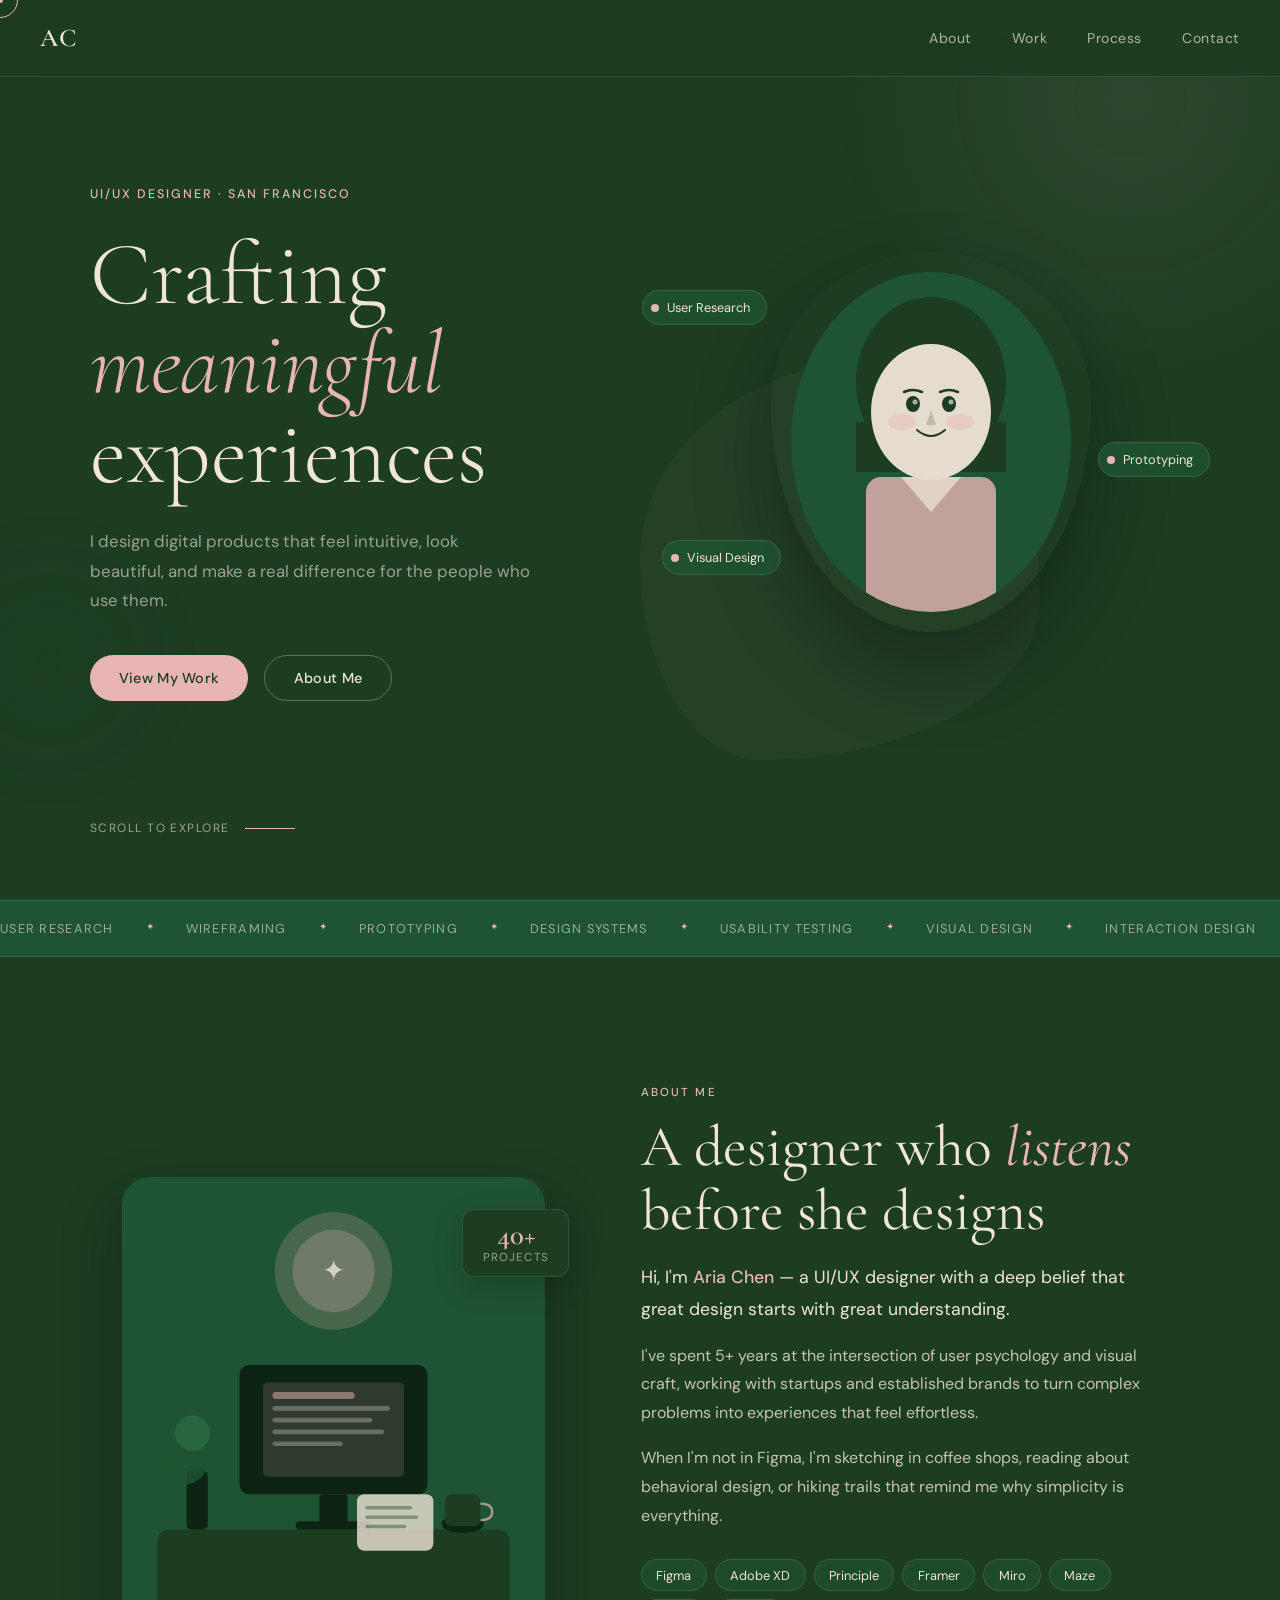
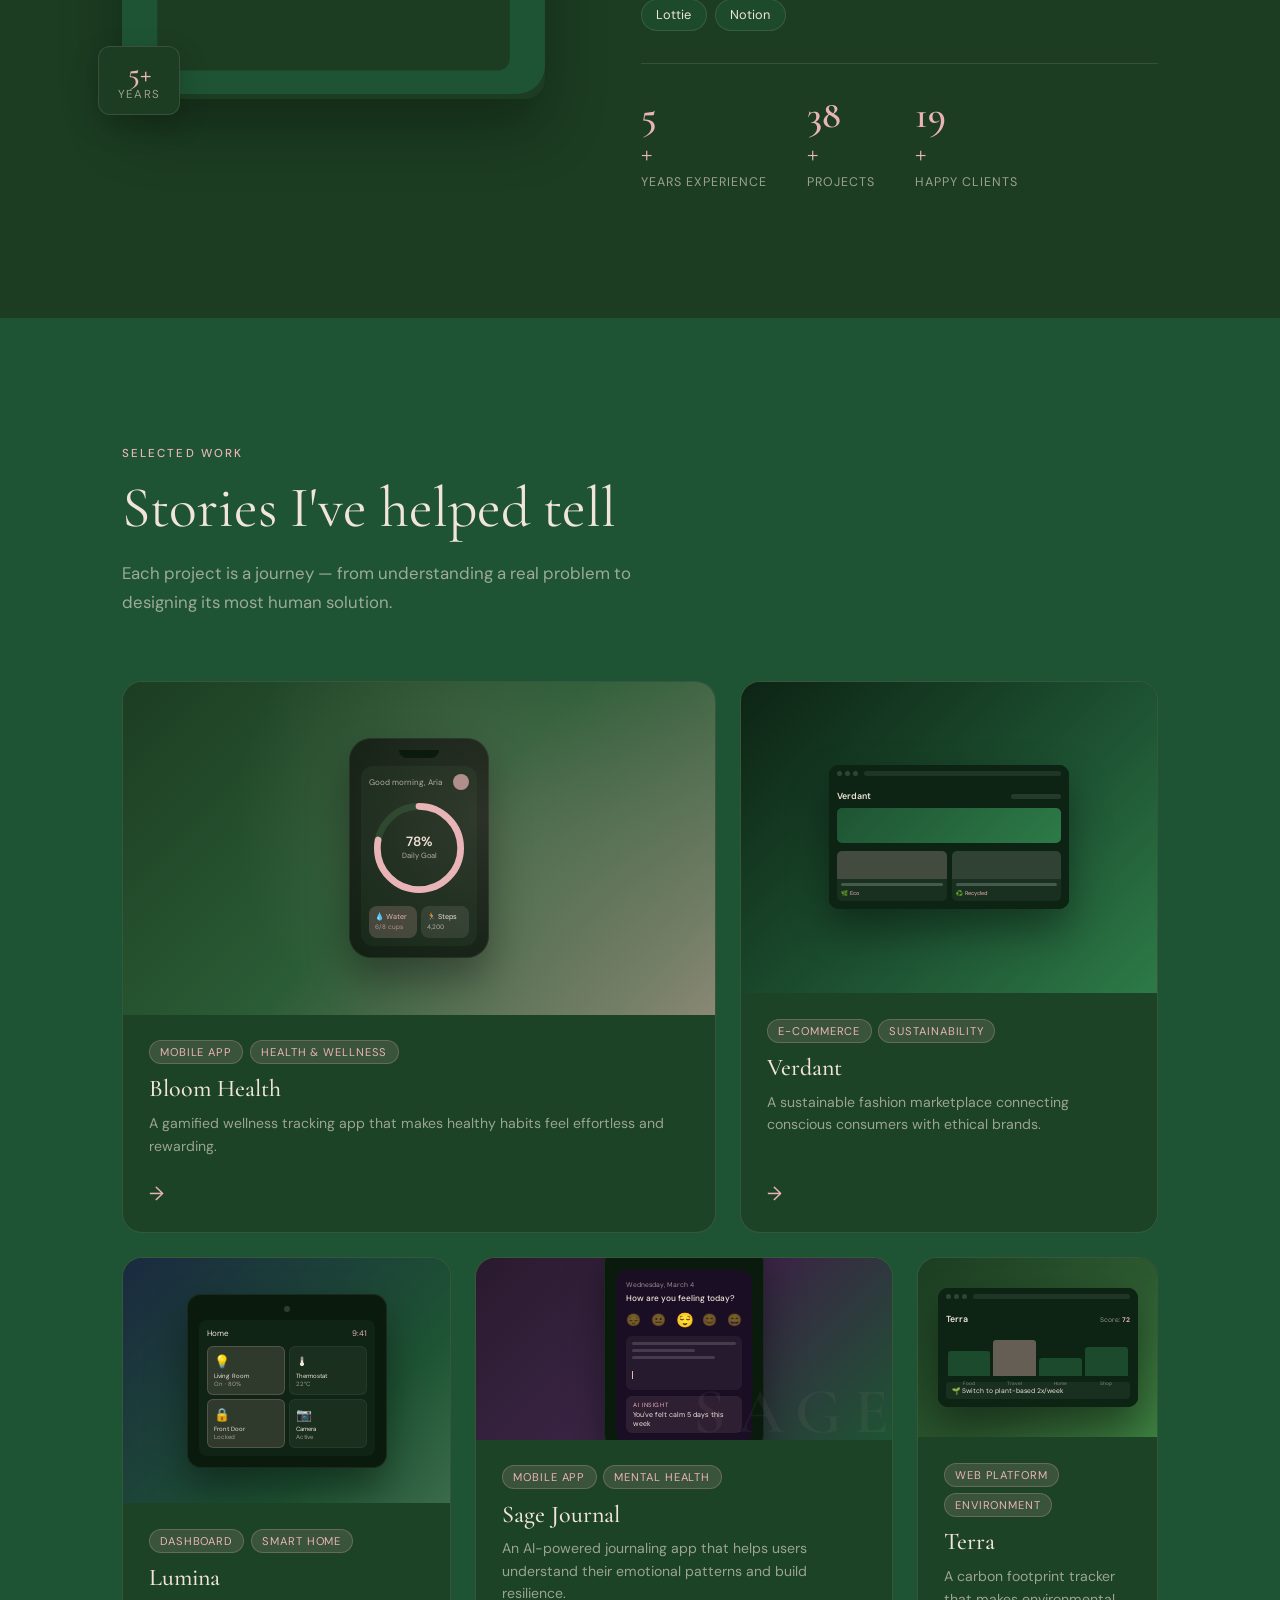
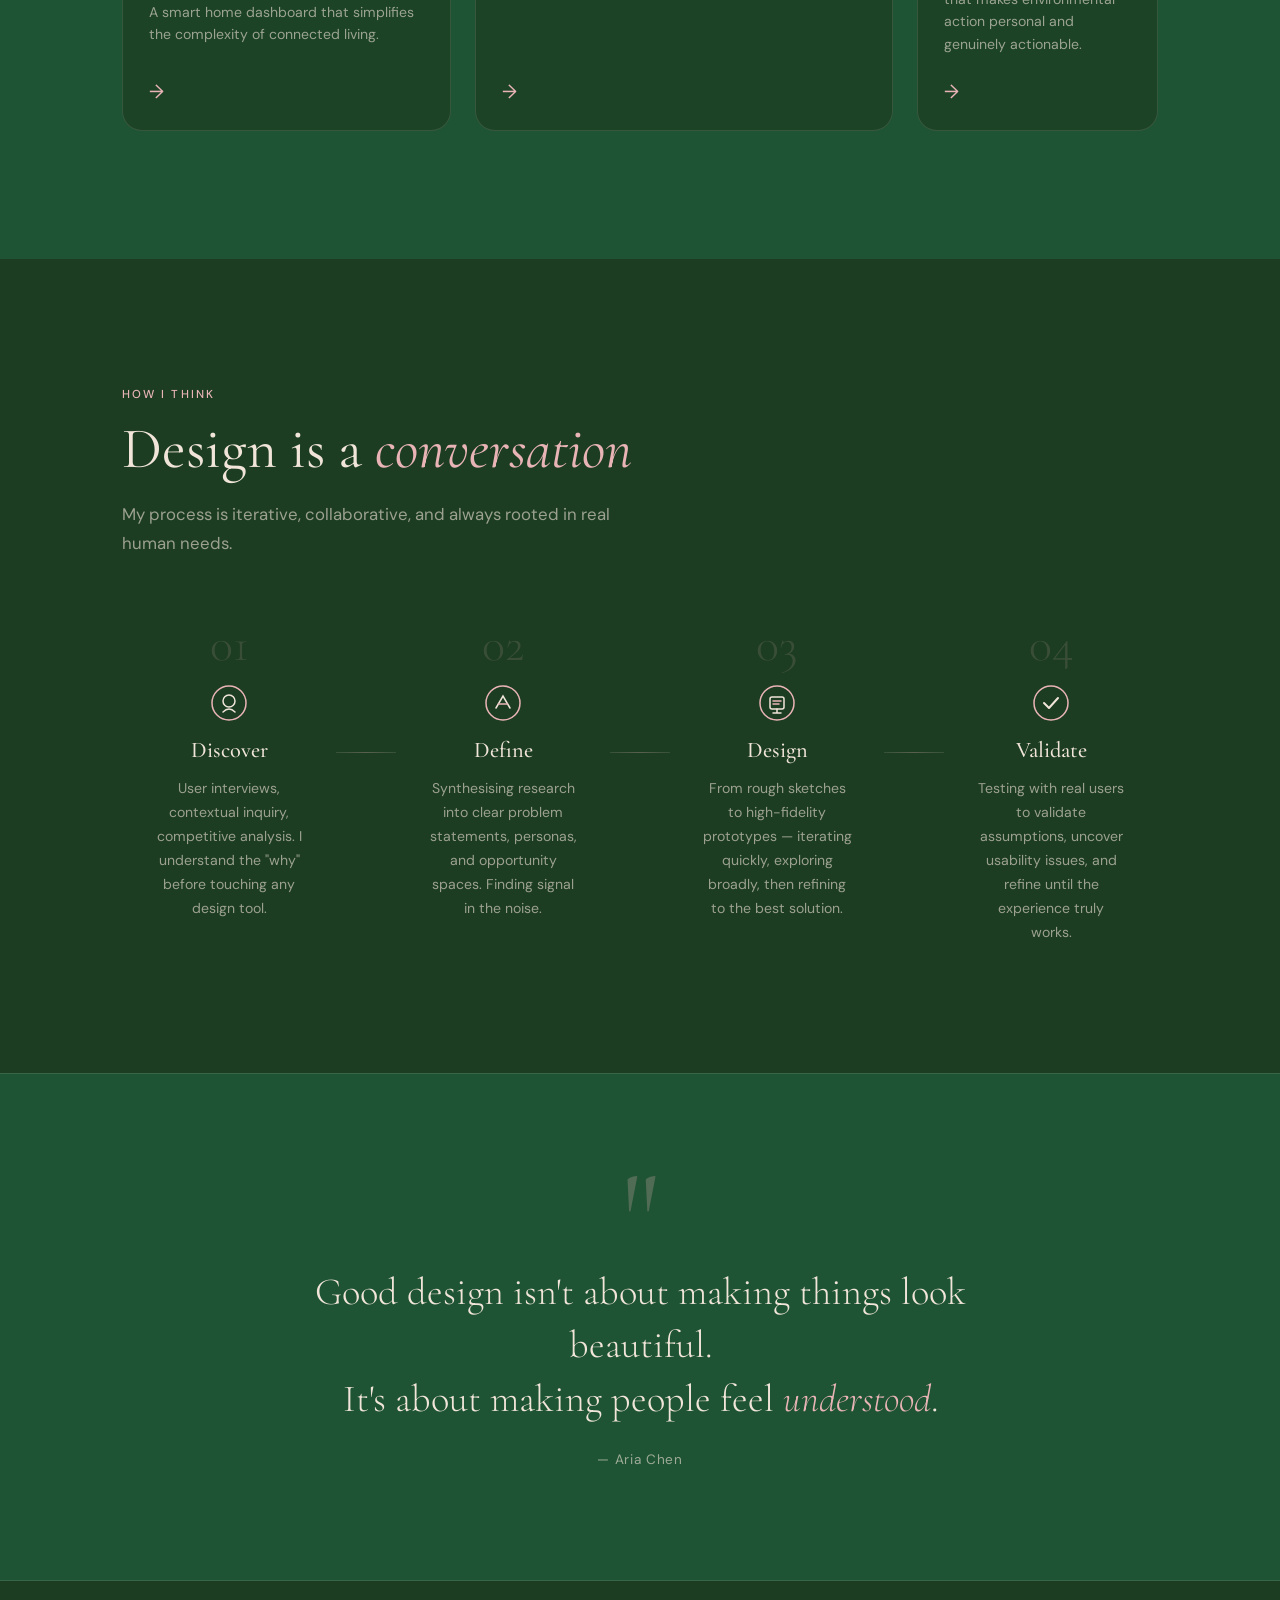
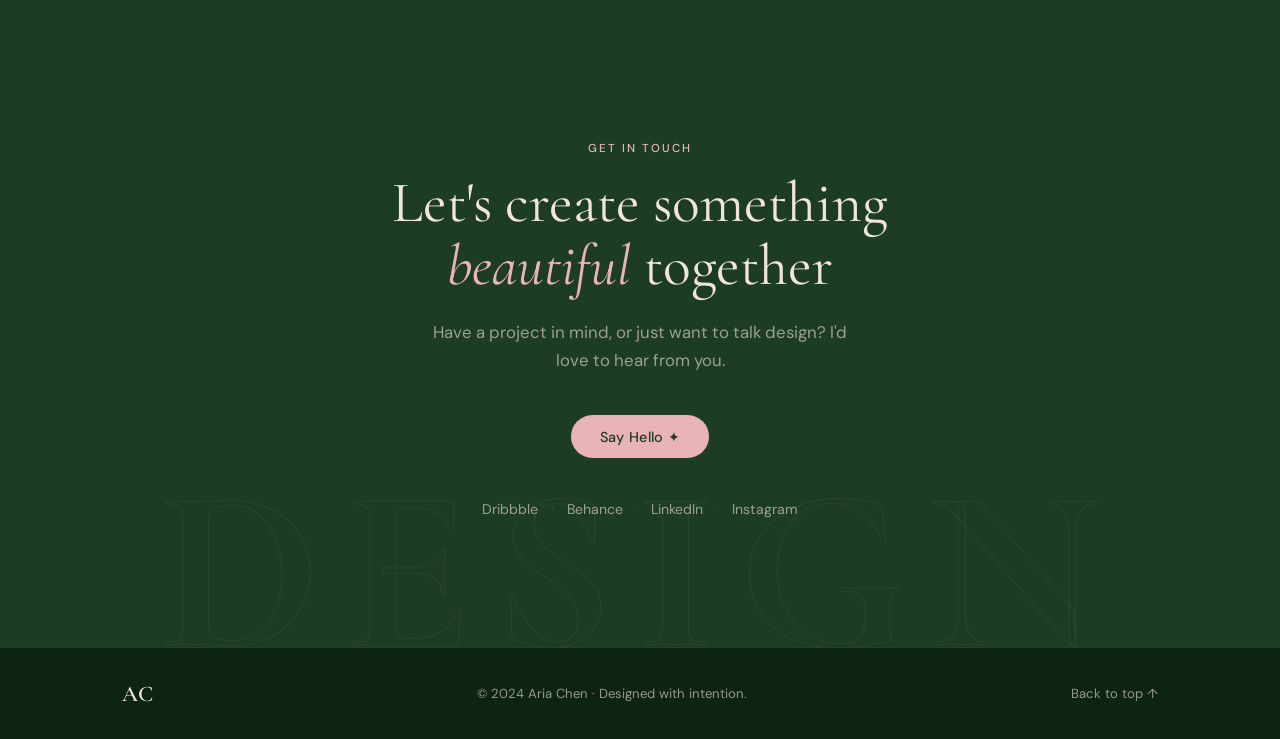
==== commit 9b15ad1e: "Embed all project pages into single standalone file" ====
--- a/index-standalone.html
+++ b/index-standalone.html
@@ -1285,6 +1285,7 @@
 </style>
 </head>
 <body>
+<div id="view-home">
 
   <!-- Custom Cursor -->
   <div class="cursor" id="cursor"></div>
@@ -1510,7 +1511,7 @@
 
         <!-- Card 1 — Bloom (large) -->
         <article class="pcard pcard--large" data-animate="fade-up">
-          <a href="projects/project-1.html" class="pcard-link">
+          <a href="#" data-nav="project-1" class="pcard-link">
             <div class="pcard-img pcard-img--bloom">
               <div class="mockup-phone">
                 <div class="mockup-phone-notch"></div>
@@ -1551,7 +1552,7 @@
 
         <!-- Card 2 — Verdant -->
         <article class="pcard" data-animate="fade-up" style="--card-delay:0.1s">
-          <a href="projects/project-2.html" class="pcard-link">
+          <a href="#" data-nav="project-2" class="pcard-link">
             <div class="pcard-img pcard-img--verdant">
               <div class="mockup-browser">
                 <div class="browser-chrome">
@@ -1597,7 +1598,7 @@
 
         <!-- Card 3 — Lumina -->
         <article class="pcard" data-animate="fade-up" style="--card-delay:0.2s">
-          <a href="projects/project-3.html" class="pcard-link">
+          <a href="#" data-nav="project-3" class="pcard-link">
             <div class="pcard-img pcard-img--lumina">
               <div class="mockup-tablet">
                 <div class="tablet-camera"></div>
@@ -1645,7 +1646,7 @@
 
         <!-- Card 4 — Sage (wide) -->
         <article class="pcard pcard--wide" data-animate="fade-up" style="--card-delay:0.15s">
-          <a href="projects/project-4.html" class="pcard-link">
+          <a href="#" data-nav="project-4" class="pcard-link">
             <div class="pcard-img pcard-img--sage">
               <div class="mockup-phone mockup-phone--sage">
                 <div class="mockup-phone-notch"></div>
@@ -1687,7 +1688,7 @@
 
         <!-- Card 5 — Terra -->
         <article class="pcard" data-animate="fade-up" style="--card-delay:0.25s">
-          <a href="projects/project-5.html" class="pcard-link">
+          <a href="#" data-nav="project-5" class="pcard-link">
             <div class="pcard-img pcard-img--terra">
               <div class="mockup-browser mockup-browser--sm">
                 <div class="browser-chrome">
@@ -2047,5 +2048,2626 @@
 })();
 
 </script>
+
+</div><!-- /view-home -->
+<div id="proj-view-1" class="proj-view" style="display:none">
+<style>
+/* ============================================
+   PROJECT DETAIL PAGES — SHARED STYLES
+============================================ */
+:root {
+  --dark: #1C3D22;
+  --mid:  #1E5433;
+  --pink: #E9B4B6;
+  --cream: #F1E5D9;
+  --text-muted: rgba(241,229,217,0.6);
+  --border: rgba(241,229,217,0.12);
+  --radius: 20px;
+  --radius-sm: 12px;
+  --transition: 0.4s cubic-bezier(0.25, 0.46, 0.45, 0.94);
+}
+*, *::before, *::after { box-sizing: border-box; margin: 0; padding: 0; }
+html { scroll-behavior: smooth; overflow-x: hidden; }
+body {
+  font-family: 'DM Sans', sans-serif;
+  background: var(--dark);
+  color: var(--cream);
+  overflow-x: hidden;
+  cursor: none;
+  opacity: 0;
+  transition: opacity 0.5s ease;
+}
+a { text-decoration: none; color: inherit; }
+img { display: block; max-width: 100%; }
+::selection { background: var(--pink); color: var(--dark); }
+.cursor {
+  position: fixed;
+  width: 36px; height: 36px;
+  border: 1.5px solid var(--pink);
+  border-radius: 50%;
+  pointer-events: none;
+  z-index: 9999;
+  transform: translate(-50%, -50%);
+  transition: width 0.3s, height 0.3s, background 0.3s;
+}
+.cursor-dot {
+  position: fixed;
+  width: 6px; height: 6px;
+  background: var(--pink);
+  border-radius: 50%;
+  pointer-events: none;
+  z-index: 9999;
+  transform: translate(-50%, -50%);
+}
+@media (hover: none) { .cursor, .cursor-dot { display: none; } body { cursor: auto; } }
+.scroll-progress {
+  position: fixed;
+  top: 0; left: 0;
+  width: 0%;
+  height: 2px;
+  background: linear-gradient(90deg, var(--pink), var(--cream));
+  z-index: 10000;
+}
+.nav {
+  position: fixed;
+  top: 0; left: 0; right: 0;
+  z-index: 1000;
+  display: flex;
+  align-items: center;
+  justify-content: space-between;
+  padding: 1.4rem 2.5rem;
+  background: rgba(28,61,34,0.85);
+  backdrop-filter: blur(16px);
+  border-bottom: 1px solid var(--border);
+}
+.nav-logo {
+  font-family: 'Cormorant Garamond', serif;
+  font-size: 1.6rem;
+  font-weight: 600;
+  color: var(--cream);
+  cursor: none;
+  transition: color 0.3s;
+}
+.nav-logo:hover { color: var(--pink); }
+.nav-back {
+  display: flex;
+  align-items: center;
+  gap: 0.5rem;
+  font-size: 0.85rem;
+  color: var(--text-muted);
+  transition: color 0.3s, gap 0.3s;
+  cursor: none;
+}
+.nav-back:hover { color: var(--pink); gap: 0.8rem; }
+.container { max-width: 1100px; margin: 0 auto; padding: 0 2rem; }
+.container--narrow { max-width: 760px; margin: 0 auto; padding: 0 2rem; }
+.label {
+  font-size: 0.72rem;
+  font-weight: 500;
+  letter-spacing: 0.18em;
+  text-transform: uppercase;
+  color: var(--pink);
+  margin-bottom: 0.8rem;
+}
+h1, h2, h3 { font-family: 'Cormorant Garamond', serif; font-weight: 400; }
+h1 { font-size: clamp(2.8rem, 6vw, 5rem); line-height: 1.05; }
+h2 { font-size: clamp(1.8rem, 3.5vw, 2.6rem); line-height: 1.15; }
+h3 { font-size: clamp(1.2rem, 2.5vw, 1.6rem); line-height: 1.2; }
+em { font-style: italic; color: var(--pink); }
+p { font-size: 1rem; line-height: 1.8; color: rgba(241,229,217,0.8); }
+.btn {
+  display: inline-flex;
+  align-items: center;
+  gap: 0.5rem;
+  padding: 0.8rem 1.8rem;
+  border-radius: 100px;
+  font-family: 'DM Sans', sans-serif;
+  font-size: 0.9rem;
+  font-weight: 500;
+  transition: var(--transition);
+  cursor: none;
+  border: none;
+}
+.btn-primary { background: var(--pink); color: var(--dark); }
+.btn-primary:hover { background: #f0c2c4; transform: translateY(-2px); box-shadow: 0 12px 30px rgba(233,180,182,0.3); }
+.btn-ghost { background: transparent; color: var(--cream); border: 1.5px solid rgba(241,229,217,0.3); }
+.btn-ghost:hover { border-color: var(--cream); transform: translateY(-2px); }
+.proj-hero {
+  min-height: 90vh;
+  display: flex;
+  flex-direction: column;
+  justify-content: flex-end;
+  padding: 9rem 0 5rem;
+  position: relative;
+  overflow: hidden;
+}
+.proj-hero-bg { position: absolute; inset: 0; z-index: 0; }
+.proj-hero-bg-overlay {
+  position: absolute; inset: 0;
+  background: linear-gradient(180deg, transparent 0%, rgba(28,61,34,0.6) 60%, var(--dark) 100%);
+  z-index: 1;
+}
+.proj-hero-content { position: relative; z-index: 2; }
+.proj-meta { display: flex; flex-wrap: wrap; gap: 2.5rem; margin-top: 2rem; }
+.proj-meta-item { display: flex; flex-direction: column; gap: 0.2rem; }
+.proj-meta-label { font-size: 0.68rem; letter-spacing: 0.14em; text-transform: uppercase; color: var(--pink); }
+.proj-meta-value { font-size: 0.95rem; color: var(--cream); }
+.proj-overview {
+  padding: 6rem 0;
+  display: grid;
+  grid-template-columns: 1fr 1fr;
+  gap: 5rem;
+  align-items: start;
+}
+.proj-overview-text p { margin-bottom: 1.2rem; }
+.aside-card {
+  background: rgba(30,84,51,0.4);
+  border: 1px solid var(--border);
+  border-radius: var(--radius);
+  padding: 2rem;
+}
+.aside-card + .aside-card { margin-top: 1rem; }
+.aside-title {
+  font-family: 'Cormorant Garamond', serif;
+  font-size: 1rem;
+  color: var(--pink);
+  margin-bottom: 0.8rem;
+  font-weight: 500;
+  letter-spacing: 0.05em;
+}
+.aside-list { list-style: none; display: flex; flex-direction: column; gap: 0.4rem; }
+.aside-list li { font-size: 0.9rem; color: var(--text-muted); padding-left: 1rem; position: relative; }
+.aside-list li::before { content: '–'; position: absolute; left: 0; color: var(--pink); }
+.divider { height: 1px; background: var(--border); margin: 0; }
+.proj-section { padding: 5rem 0; }
+.proj-section + .proj-section { border-top: 1px solid var(--border); }
+.proj-section-header { margin-bottom: 3rem; }
+.proj-section-header h2 { margin-top: 0.5rem; }
+.visual-block {
+  border-radius: var(--radius);
+  overflow: hidden;
+  background: var(--mid);
+  border: 1px solid var(--border);
+  display: flex;
+  align-items: center;
+  justify-content: center;
+  padding: 3rem;
+  min-height: 300px;
+  position: relative;
+}
+.visual-block--tall { min-height: 500px; }
+.visual-block--dark { background: #0d2414; }
+.visual-block + .visual-block { margin-top: 1.5rem; }
+.content-2col { display: grid; grid-template-columns: 1fr 1fr; gap: 3rem; margin: 2.5rem 0; }
+.content-3col { display: grid; grid-template-columns: repeat(3, 1fr); gap: 2rem; margin: 2.5rem 0; }
+.insight-card {
+  background: rgba(30,84,51,0.4);
+  border: 1px solid var(--border);
+  border-radius: var(--radius-sm);
+  padding: 1.8rem;
+}
+.insight-card h4 { font-family: 'Cormorant Garamond', serif; font-size: 1.1rem; color: var(--cream); margin-bottom: 0.6rem; font-weight: 500; }
+.insight-card p { font-size: 0.9rem; color: var(--text-muted); line-height: 1.7; margin: 0; }
+.callout {
+  border-left: 3px solid var(--pink);
+  padding: 1.2rem 1.8rem;
+  margin: 2.5rem 0;
+  background: rgba(233,180,182,0.06);
+  border-radius: 0 var(--radius-sm) var(--radius-sm) 0;
+}
+.callout p { font-family: 'Cormorant Garamond', serif; font-size: 1.3rem; font-style: italic; color: var(--cream); margin: 0; line-height: 1.5; }
+.step-list { display: flex; flex-direction: column; gap: 1.5rem; margin: 2rem 0; }
+.step-item { display: flex; gap: 1.5rem; align-items: flex-start; }
+.step-num { font-family: 'Cormorant Garamond', serif; font-size: 2rem; font-weight: 300; color: var(--pink); opacity: 0.4; line-height: 1; flex-shrink: 0; width: 2.5rem; text-align: right; }
+.step-body h4 { font-family: 'Cormorant Garamond', serif; font-size: 1.1rem; color: var(--cream); font-weight: 500; margin-bottom: 0.3rem; }
+.step-body p { font-size: 0.9rem; margin: 0; }
+.results-grid { display: grid; grid-template-columns: repeat(3, 1fr); gap: 1.5rem; margin: 2rem 0; }
+.result-card { text-align: center; padding: 2.5rem 1.5rem; background: rgba(233,180,182,0.08); border: 1px solid rgba(233,180,182,0.2); border-radius: var(--radius); }
+.result-number { font-family: 'Cormorant Garamond', serif; font-size: 3rem; color: var(--pink); font-weight: 400; line-height: 1; display: block; margin-bottom: 0.5rem; }
+.result-label { font-size: 0.85rem; color: var(--text-muted); line-height: 1.5; }
+.next-project { padding: 8rem 0; text-align: center; border-top: 1px solid var(--border); position: relative; overflow: hidden; }
+.next-label { font-size: 0.72rem; letter-spacing: 0.18em; text-transform: uppercase; color: var(--pink); margin-bottom: 1rem; }
+.next-title { font-family: 'Cormorant Garamond', serif; font-size: clamp(2rem, 5vw, 3.5rem); color: var(--cream); margin-bottom: 2rem; }
+.next-ctas { display: flex; gap: 1rem; justify-content: center; flex-wrap: wrap; }
+.footer { background: #0d2414; padding: 2rem 0; border-top: 1px solid var(--border); }
+.footer-inner { display: flex; align-items: center; justify-content: space-between; flex-wrap: wrap; gap: 1rem; }
+.footer-logo { font-family: 'Cormorant Garamond', serif; font-size: 1.4rem; color: var(--cream); font-weight: 600; }
+.footer-copy { font-size: 0.82rem; color: var(--text-muted); }
+.footer-back { font-size: 0.82rem; color: var(--text-muted); transition: color 0.3s; cursor: none; }
+.footer-back:hover { color: var(--pink); }
+[data-animate] { opacity: 0; transform: translateY(30px); transition: opacity 0.7s cubic-bezier(0.25,0.46,0.45,0.94), transform 0.7s cubic-bezier(0.25,0.46,0.45,0.94); }
+[data-animate].in-view { opacity: 1; transform: translateY(0); }
+@media (max-width: 900px) {
+  .proj-overview { grid-template-columns: 1fr; gap: 3rem; }
+  .content-2col { grid-template-columns: 1fr; gap: 2rem; }
+  .content-3col { grid-template-columns: 1fr 1fr; }
+  .results-grid { grid-template-columns: 1fr 1fr; }
+}
+@media (max-width: 600px) {
+  .nav { padding: 1rem 1.2rem; }
+  .container, .container--narrow { padding: 0 1.2rem; }
+  .proj-hero { min-height: 70vh; padding: 8rem 0 4rem; }
+  .proj-section { padding: 3.5rem 0; }
+  .content-3col { grid-template-columns: 1fr; }
+  .results-grid { grid-template-columns: 1fr; }
+  .visual-block { padding: 1.5rem; min-height: 200px; }
+  .proj-meta { gap: 1.5rem; }
+  .footer-inner { flex-direction: column; align-items: center; text-align: center; }
+}
+  </style>
+<style>
+    .proj-hero-bg { background: linear-gradient(135deg, #0d1f10 0%, #1C3D22 40%, #2a5c35 70%, #E9B4B6 200%); }
+    .hero-orb {
+      position: absolute;
+      border-radius: 50%;
+      background: radial-gradient(circle, rgba(233,180,182,0.25), transparent 65%);
+      animation: pulse 6s ease-in-out infinite;
+    }
+    .orb-1 { width: 500px; height: 500px; top: -100px; right: -100px; }
+    .orb-2 { width: 300px; height: 300px; bottom: 50px; left: 100px; animation-delay: 2s; }
+    @keyframes pulse { 0%,100%{opacity:0.6;transform:scale(1)} 50%{opacity:1;transform:scale(1.1)} }
+
+    /* Mock screens */
+    .bloom-screens {
+      display: flex;
+      gap: 2rem;
+      justify-content: center;
+      align-items: flex-end;
+      flex-wrap: wrap;
+    }
+    .bscreen {
+      background: #0a1f0d;
+      border-radius: 28px;
+      padding: 16px;
+      box-shadow: 0 30px 60px rgba(0,0,0,0.4);
+      width: 180px;
+    }
+    .bscreen--tall { transform: translateY(-20px); width: 200px; }
+    .bscreen-inner { background: #0f2a12; border-radius: 18px; padding: 16px; overflow: hidden; }
+    .bscreen-notch {
+      width: 50px; height: 10px;
+      background: #0a1f0d;
+      border-radius: 0 0 10px 10px;
+      margin: 0 auto 12px;
+    }
+    .bs-header { font-size: 0.65rem; color: rgba(241,229,217,0.5); margin-bottom: 12px; }
+    .bs-big-ring {
+      display: flex; justify-content: center; margin-bottom: 12px;
+    }
+    .bs-tabs { display: flex; gap: 6px; margin-bottom: 10px; }
+    .bs-tab {
+      padding: 4px 8px; border-radius: 20px; font-size: 0.45rem;
+      background: rgba(255,255,255,0.05); color: rgba(241,229,217,0.5);
+    }
+    .bs-tab--active { background: rgba(233,180,182,0.25); color: var(--pink); }
+    .bs-list { display: flex; flex-direction: column; gap: 6px; }
+    .bs-item {
+      display: flex; align-items: center; gap: 6px;
+      padding: 6px; background: rgba(255,255,255,0.04); border-radius: 8px;
+    }
+    .bs-icon { font-size: 0.7rem; }
+    .bs-text { flex: 1; }
+    .bs-name { height: 4px; background: rgba(255,255,255,0.2); border-radius: 2px; margin-bottom: 3px; width: 60px; }
+    .bs-prog-wrap { height: 3px; background: rgba(255,255,255,0.08); border-radius: 2px; }
+    .bs-prog { height: 3px; background: var(--pink); border-radius: 2px; }
+
+    .wf-grid {
+      display: grid;
+      grid-template-columns: repeat(4, 1fr);
+      gap: 1rem;
+    }
+    .wf-frame {
+      background: rgba(30,84,51,0.3);
+      border: 1px solid var(--border);
+      border-radius: var(--radius-sm);
+      aspect-ratio: 9/16;
+      display: flex;
+      flex-direction: column;
+      padding: 1rem;
+      gap: 0.4rem;
+      position: relative;
+      overflow: hidden;
+    }
+    .wf-label {
+      font-size: 0.65rem;
+      color: var(--pink);
+      text-transform: uppercase;
+      letter-spacing: 0.1em;
+      position: absolute;
+      bottom: 0.7rem;
+      left: 0;
+      right: 0;
+      text-align: center;
+    }
+    .wf-line { height: 6px; background: rgba(255,255,255,0.1); border-radius: 3px; }
+    .wf-line--short { width: 60%; }
+    .wf-circle { width: 50px; height: 50px; border-radius: 50%; background: rgba(233,180,182,0.15); margin: 4px auto; }
+    .wf-rect { height: 20px; background: rgba(255,255,255,0.06); border-radius: 4px; }
+    .wf-rect-sm { height: 12px; background: rgba(255,255,255,0.06); border-radius: 4px; }
+    .wf-btn { height: 14px; background: rgba(233,180,182,0.2); border-radius: 20px; width: 70%; margin: 0 auto; }
+  </style>
+<nav class="nav">
+    <a href="#" data-nav="home" class="nav-logo">AC</a>
+    <a href="#" data-nav="home" data-hash="projects" class="nav-back">← Back to Work</a>
+  </nav>
+
+  <!-- HERO -->
+  <section class="proj-hero">
+    <div class="proj-hero-bg">
+      <div class="proj-hero-bg-overlay"></div>
+      <div class="hero-orb orb-1"></div>
+      <div class="hero-orb orb-2"></div>
+    </div>
+    <div class="container proj-hero-content">
+      <div class="label" data-animate>Mobile App · Health & Wellness · 2023</div>
+      <h1 data-animate>Bloom Health</h1>
+      <p style="max-width:560px; font-size:1.2rem; margin-top:1.2rem; color:rgba(241,229,217,0.85);" data-animate>
+        A gamified wellness tracking app that makes healthy habits feel effortless, rewarding, and genuinely human.
+      </p>
+      <div class="proj-meta" data-animate>
+        <div class="proj-meta-item">
+          <span class="proj-meta-label">My Role</span>
+          <span class="proj-meta-value">Lead UX/UI Designer</span>
+        </div>
+        <div class="proj-meta-item">
+          <span class="proj-meta-label">Timeline</span>
+          <span class="proj-meta-value">14 Weeks</span>
+        </div>
+        <div class="proj-meta-item">
+          <span class="proj-meta-label">Tools</span>
+          <span class="proj-meta-value">Figma, Maze, Miro, Lottie</span>
+        </div>
+        <div class="proj-meta-item">
+          <span class="proj-meta-label">Platform</span>
+          <span class="proj-meta-value">iOS & Android</span>
+        </div>
+      </div>
+    </div>
+  </section>
+
+  <!-- OVERVIEW -->
+  <section style="padding:5rem 0; background: var(--mid);">
+    <div class="container">
+      <div class="proj-overview" style="padding:0;">
+        <div class="proj-overview-text" data-animate>
+          <div class="label">The Challenge</div>
+          <h2>Health apps that feel like homework</h2>
+          <p style="margin-top:1.2rem;">
+            Most wellness apps are either too clinical — cold dashboards packed with numbers — or too gamified in ways that feel hollow and patronising. Users start with enthusiasm and abandon the app within two weeks.
+          </p>
+          <p>
+            Bloom's goal was different: create an app that felt like a supportive friend, not a fitness tracker. One that celebrated progress without shaming setbacks.
+          </p>
+          <div class="callout">
+            <p>"How do we make people feel good about their health journey, even on the days they fall short?"</p>
+          </div>
+        </div>
+        <div class="proj-overview-aside" data-animate>
+          <div class="aside-card">
+            <div class="aside-title">Deliverables</div>
+            <ul class="aside-list">
+              <li>User research synthesis</li>
+              <li>Persona development</li>
+              <li>Information architecture</li>
+              <li>Low & high fidelity wireframes</li>
+              <li>Interactive prototype</li>
+              <li>Design system components</li>
+              <li>Usability test reports</li>
+            </ul>
+          </div>
+          <div class="aside-card">
+            <div class="aside-title">Team</div>
+            <ul class="aside-list">
+              <li>1 Lead Designer (me)</li>
+              <li>2 Product Managers</li>
+              <li>4 Engineers</li>
+              <li>1 Content Strategist</li>
+            </ul>
+          </div>
+        </div>
+      </div>
+    </div>
+  </section>
+
+  <!-- RESEARCH -->
+  <section class="proj-section">
+    <div class="container--narrow">
+      <div class="proj-section-header" data-animate>
+        <div class="label">01 — Discover</div>
+        <h2>Understanding the <em>real</em> story</h2>
+      </div>
+      <p data-animate>I conducted 18 user interviews over two weeks, targeting people who had downloaded and abandoned at least two health apps in the past year. I also ran a diary study with 8 participants for 10 days to capture real-time emotional responses to habit tracking.</p>
+      <p data-animate style="margin-top:1rem;">Alongside user research, I audited 12 competitor apps across health, fitness, and mindfulness categories — mapping their onboarding flows, notification strategies, and reward mechanics.</p>
+    </div>
+    <div class="container" style="margin-top:3rem;">
+      <div class="content-3col">
+        <div class="insight-card" data-animate>
+          <h4>😩 Guilt spirals</h4>
+          <p>14 of 18 participants reported feeling guilty or embarrassed when they missed days, often leading to full abandonment rather than resumption.</p>
+        </div>
+        <div class="insight-card" data-animate>
+          <h4>🎯 Goal overload</h4>
+          <p>Users set 6–10 goals simultaneously at onboarding. Apps with more than 3 active habits had 3× higher drop-off rates within week one.</p>
+        </div>
+        <div class="insight-card" data-animate>
+          <h4>💬 Missing context</h4>
+          <p>Users wanted to understand "why" behind recommendations — not just what to do, but the reasoning that made it meaningful to their life.</p>
+        </div>
+      </div>
+    </div>
+  </section>
+
+  <!-- DEFINE -->
+  <section class="proj-section" style="background:var(--mid);">
+    <div class="container--narrow">
+      <div class="proj-section-header" data-animate>
+        <div class="label">02 — Define</div>
+        <h2>Who we're designing for</h2>
+      </div>
+      <p data-animate>Research data crystallised into two primary personas that guided every subsequent design decision:</p>
+    </div>
+    <div class="container" style="margin-top:2.5rem;">
+      <div class="content-2col">
+        <div class="insight-card" data-animate>
+          <h4>Maya, 28 — The Restart Loop</h4>
+          <p>A marketing manager who re-downloads health apps every few months with high motivation, then burns out when life gets busy. She needs flexibility and encouragement, not streaks.</p>
+          <p style="margin-top:0.8rem;"><em>"I know what I should be doing. I just need something that doesn't make me feel terrible when I don't."</em></p>
+        </div>
+        <div class="insight-card" data-animate>
+          <h4>James, 34 — The Data Skeptic</h4>
+          <p>A software engineer who tracks metrics obsessively but struggles to translate numbers into feeling better. He needs apps to help him connect data to lived experience.</p>
+          <p style="margin-top:0.8rem;"><em>"I've got years of step data and absolutely no idea if it means anything."</em></p>
+        </div>
+      </div>
+      <div class="container--narrow" style="padding:0;">
+        <p data-animate style="margin-top:2rem;">From these personas, I defined the core design principles that would guide Bloom:</p>
+        <div class="step-list" style="margin-top:1.5rem;">
+          <div class="step-item" data-animate>
+            <div class="step-num">1</div>
+            <div class="step-body">
+              <h4>Progress over perfection</h4>
+              <p>Celebrate any positive action, no matter how small. Remove streaks that penalise rest.</p>
+            </div>
+          </div>
+          <div class="step-item" data-animate>
+            <div class="step-num">2</div>
+            <div class="step-body">
+              <h4>Start small, grow gradually</h4>
+              <p>Onboard with one habit. Unlock new goals naturally as the user builds confidence.</p>
+            </div>
+          </div>
+          <div class="step-item" data-animate>
+            <div class="step-num">3</div>
+            <div class="step-body">
+              <h4>Context, not commands</h4>
+              <p>Every recommendation includes the "why" — grounded in the user's own patterns.</p>
+            </div>
+          </div>
+        </div>
+      </div>
+    </div>
+  </section>
+
+  <!-- WIREFRAMES -->
+  <section class="proj-section">
+    <div class="container--narrow">
+      <div class="proj-section-header" data-animate>
+        <div class="label">03 — Design</div>
+        <h2>From sketches to <em>structure</em></h2>
+      </div>
+      <p data-animate>I mapped the information architecture first, then moved into lo-fi wireframes — 40+ screens exploring different approaches to the home dashboard, habit logging, and progress visualisation. I tested three distinct home screen concepts with 12 participants before moving to high-fidelity.</p>
+    </div>
+    <div class="container" style="margin-top:3rem;">
+      <div class="visual-block visual-block--dark" data-animate>
+        <div class="wf-grid">
+          <div class="wf-frame">
+            <div class="wf-line wf-line--short"></div>
+            <div class="wf-circle"></div>
+            <div class="wf-line"></div>
+            <div class="wf-line wf-line--short"></div>
+            <div class="wf-rect"></div>
+            <div class="wf-rect-sm"></div>
+            <div class="wf-label">Home v1</div>
+          </div>
+          <div class="wf-frame">
+            <div class="wf-line"></div>
+            <div class="wf-rect"></div>
+            <div class="wf-rect"></div>
+            <div class="wf-rect"></div>
+            <div class="wf-btn"></div>
+            <div class="wf-label">Home v2</div>
+          </div>
+          <div class="wf-frame">
+            <div class="wf-line wf-line--short"></div>
+            <div class="wf-rect"></div>
+            <div class="wf-circle" style="width:40px;height:40px;"></div>
+            <div class="wf-rect-sm"></div>
+            <div class="wf-rect-sm"></div>
+            <div class="wf-btn"></div>
+            <div class="wf-label">Log Habit</div>
+          </div>
+          <div class="wf-frame">
+            <div class="wf-line"></div>
+            <div class="wf-rect"></div>
+            <div class="wf-line wf-line--short"></div>
+            <div class="wf-rect-sm"></div>
+            <div class="wf-rect-sm"></div>
+            <div class="wf-rect-sm"></div>
+            <div class="wf-label">Progress</div>
+          </div>
+        </div>
+      </div>
+      <p style="text-align:center; font-size:0.82rem; color:var(--text-muted); margin-top:1rem;">Lo-fidelity wireframe explorations — 4 of 40+ screens</p>
+    </div>
+  </section>
+
+  <!-- FINAL DESIGN -->
+  <section class="proj-section" style="background:var(--mid);">
+    <div class="container--narrow">
+      <div class="proj-section-header" data-animate>
+        <div class="label">04 — Final Design</div>
+        <h2>The app that felt like a <em>friend</em></h2>
+      </div>
+      <p data-animate>The final design embraces warm typography, gentle micro-animations, and a colour palette drawn from nature — deep greens and blush pinks that feel nurturing rather than clinical. The signature ring progress indicator became the emotional heart of the app.</p>
+    </div>
+    <div class="container" style="margin-top:3rem;">
+      <div class="visual-block visual-block--dark visual-block--tall" data-animate>
+        <div class="bloom-screens">
+          <div class="bscreen">
+            <div class="bscreen-notch"></div>
+            <div class="bscreen-inner">
+              <div class="bs-header">Good morning, Maya ✨</div>
+              <div class="bs-tabs">
+                <div class="bs-tab bs-tab--active">Today</div>
+                <div class="bs-tab">Week</div>
+                <div class="bs-tab">Month</div>
+              </div>
+              <div class="bs-big-ring">
+                <svg viewBox="0 0 100 100" width="80">
+                  <circle cx="50" cy="50" r="42" fill="none" stroke="rgba(30,84,51,0.8)" stroke-width="7"/>
+                  <circle cx="50" cy="50" r="42" fill="none" stroke="#E9B4B6" stroke-width="7"
+                    stroke-dasharray="264" stroke-dashoffset="66" stroke-linecap="round"
+                    transform="rotate(-90 50 50)"/>
+                  <text x="50" y="47" text-anchor="middle" font-size="14" fill="#F1E5D9" font-weight="600">75%</text>
+                  <text x="50" y="60" text-anchor="middle" font-size="7" fill="rgba(241,229,217,0.6)">Daily Goal</text>
+                </svg>
+              </div>
+              <div class="bs-list">
+                <div class="bs-item">
+                  <div class="bs-icon">💧</div>
+                  <div class="bs-text">
+                    <div class="bs-name"></div>
+                    <div class="bs-prog-wrap"><div class="bs-prog" style="width:75%"></div></div>
+                  </div>
+                </div>
+                <div class="bs-item">
+                  <div class="bs-icon">🏃</div>
+                  <div class="bs-text">
+                    <div class="bs-name"></div>
+                    <div class="bs-prog-wrap"><div class="bs-prog" style="width:55%;background:rgba(241,229,217,0.5)"></div></div>
+                  </div>
+                </div>
+                <div class="bs-item">
+                  <div class="bs-icon">😴</div>
+                  <div class="bs-text">
+                    <div class="bs-name"></div>
+                    <div class="bs-prog-wrap"><div class="bs-prog" style="width:90%"></div></div>
+                  </div>
+                </div>
+              </div>
+            </div>
+          </div>
+          <div class="bscreen bscreen--tall">
+            <div class="bscreen-notch"></div>
+            <div class="bscreen-inner">
+              <div class="bs-header" style="font-size:0.7rem;color:var(--pink);">You're on a roll 🌱</div>
+              <div style="font-size:0.5rem;color:rgba(241,229,217,0.5);margin-bottom:10px;">3-day momentum streak</div>
+              <div style="background:rgba(233,180,182,0.1);border-radius:10px;padding:10px;margin-bottom:8px;">
+                <div style="font-size:0.55rem;color:var(--cream);margin-bottom:4px;">This week</div>
+                <div style="display:flex;gap:4px;align-items:flex-end;height:30px;">
+                  <div style="flex:1;background:rgba(30,84,51,0.8);border-radius:2px;height:60%"></div>
+                  <div style="flex:1;background:rgba(233,180,182,0.6);border-radius:2px;height:80%"></div>
+                  <div style="flex:1;background:rgba(233,180,182,0.6);border-radius:2px;height:70%"></div>
+                  <div style="flex:1;background:rgba(233,180,182,0.6);border-radius:2px;height:90%"></div>
+                  <div style="flex:1;background:rgba(255,255,255,0.1);border-radius:2px;height:20%"></div>
+                  <div style="flex:1;background:rgba(255,255,255,0.1);border-radius:2px;height:20%"></div>
+                  <div style="flex:1;background:rgba(255,255,255,0.1);border-radius:2px;height:20%"></div>
+                </div>
+              </div>
+              <div class="bs-list">
+                <div class="bs-item" style="background:rgba(233,180,182,0.1);">
+                  <div class="bs-icon">🎯</div>
+                  <div class="bs-text">
+                    <div class="bs-name"></div>
+                    <div style="font-size:0.38rem;color:var(--pink);">Achievement unlocked</div>
+                  </div>
+                </div>
+              </div>
+            </div>
+          </div>
+          <div class="bscreen">
+            <div class="bscreen-notch"></div>
+            <div class="bscreen-inner">
+              <div class="bs-header">Log Water</div>
+              <div class="bs-big-ring">
+                <svg viewBox="0 0 100 100" width="70">
+                  <text x="50" y="45" text-anchor="middle" font-size="28" fill="#E9B4B6">💧</text>
+                  <text x="50" y="65" text-anchor="middle" font-size="10" fill="#F1E5D9" font-weight="600">6 / 8</text>
+                  <text x="50" y="78" text-anchor="middle" font-size="7" fill="rgba(241,229,217,0.5)">cups today</text>
+                </svg>
+              </div>
+              <div style="display:flex;justify-content:center;gap:6px;margin-bottom:10px;">
+                <div style="width:18px;height:22px;background:rgba(233,180,182,0.5);border-radius:2px 2px 6px 6px;"></div>
+                <div style="width:18px;height:22px;background:rgba(233,180,182,0.5);border-radius:2px 2px 6px 6px;"></div>
+                <div style="width:18px;height:22px;background:rgba(233,180,182,0.5);border-radius:2px 2px 6px 6px;"></div>
+                <div style="width:18px;height:22px;background:rgba(233,180,182,0.5);border-radius:2px 2px 6px 6px;"></div>
+                <div style="width:18px;height:22px;background:rgba(233,180,182,0.5);border-radius:2px 2px 6px 6px;"></div>
+                <div style="width:18px;height:22px;background:rgba(233,180,182,0.5);border-radius:2px 2px 6px 6px;"></div>
+                <div style="width:18px;height:22px;background:rgba(255,255,255,0.1);border-radius:2px 2px 6px 6px;"></div>
+                <div style="width:18px;height:22px;background:rgba(255,255,255,0.1);border-radius:2px 2px 6px 6px;"></div>
+              </div>
+              <div style="background:rgba(233,180,182,0.2);border-radius:8px;padding:8px;text-align:center;">
+                <div style="font-size:0.5rem;color:var(--pink);">+ Add a cup</div>
+              </div>
+            </div>
+          </div>
+        </div>
+      </div>
+    </div>
+  </section>
+
+  <!-- RESULTS -->
+  <section class="proj-section">
+    <div class="container--narrow">
+      <div class="proj-section-header" data-animate>
+        <div class="label">05 — Impact</div>
+        <h2>Numbers that tell the story</h2>
+      </div>
+      <p data-animate>After a 6-week beta launch with 1,200 users, Bloom demonstrated measurable improvements across every key retention and engagement metric compared to the previous version.</p>
+    </div>
+    <div class="container" style="margin-top:2.5rem;">
+      <div class="results-grid">
+        <div class="result-card" data-animate>
+          <span class="result-number" data-count="67">0</span>
+          <span class="result-label">% increase in<br>Day-30 retention</span>
+        </div>
+        <div class="result-card" data-animate>
+          <span class="result-number" data-count="4">0</span>
+          <span class="result-label">Average app sessions<br>per day per user</span>
+        </div>
+        <div class="result-card" data-animate>
+          <span class="result-number" data-count="92">0</span>
+          <span class="result-label">% user satisfaction<br>score (SUS)</span>
+        </div>
+      </div>
+    </div>
+    <div class="container--narrow" style="margin-top:2.5rem;">
+      <div class="callout" data-animate>
+        <p>"This is the first health app that doesn't make me feel bad about myself. I've used it every day for six weeks." — Beta user, 28</p>
+      </div>
+    </div>
+  </section>
+
+  <!-- NEXT PROJECT CTA -->
+  <section class="next-project">
+    <div class="container">
+      <div class="next-label" data-animate>Next Project</div>
+      <h2 class="next-title" data-animate>Verdant — <em>Sustainable Fashion</em></h2>
+      <div class="next-ctas" data-animate>
+        <a href="#" data-nav="project-2" class="btn btn-primary">View Case Study →</a>
+        <a href="#" data-nav="home" data-hash="projects" class="btn btn-ghost">All Projects</a>
+      </div>
+    </div>
+  </section>
+
+  <footer class="footer">
+    <div class="container">
+      <div class="footer-inner">
+        <span class="footer-logo">AC</span>
+        <p class="footer-copy">© 2024 Aria Chen · Designed with intention.</p>
+        <a href="#" data-nav="home" class="footer-back">← Portfolio</a>
+      </div>
+    </div>
+  </footer>
+</div>
+<div id="proj-view-2" class="proj-view" style="display:none">
+<style>
+:root {
+  --dark: #1C3D22; --mid: #1E5433; --pink: #E9B4B6; --cream: #F1E5D9;
+  --text-muted: rgba(241,229,217,0.6); --border: rgba(241,229,217,0.12);
+  --radius: 20px; --radius-sm: 12px; --transition: 0.4s cubic-bezier(0.25, 0.46, 0.45, 0.94);
+}
+*, *::before, *::after { box-sizing: border-box; margin: 0; padding: 0; }
+html { scroll-behavior: smooth; overflow-x: hidden; }
+body { font-family: 'DM Sans', sans-serif; background: var(--dark); color: var(--cream); overflow-x: hidden; cursor: none; opacity: 0; transition: opacity 0.5s ease; }
+a { text-decoration: none; color: inherit; }
+img { display: block; max-width: 100%; }
+::selection { background: var(--pink); color: var(--dark); }
+.cursor { position: fixed; width: 36px; height: 36px; border: 1.5px solid var(--pink); border-radius: 50%; pointer-events: none; z-index: 9999; transform: translate(-50%, -50%); transition: width 0.3s, height 0.3s, background 0.3s; }
+.cursor-dot { position: fixed; width: 6px; height: 6px; background: var(--pink); border-radius: 50%; pointer-events: none; z-index: 9999; transform: translate(-50%, -50%); }
+@media (hover: none) { .cursor, .cursor-dot { display: none; } body { cursor: auto; } }
+.scroll-progress { position: fixed; top: 0; left: 0; width: 0%; height: 2px; background: linear-gradient(90deg, var(--pink), var(--cream)); z-index: 10000; }
+.nav { position: fixed; top: 0; left: 0; right: 0; z-index: 1000; display: flex; align-items: center; justify-content: space-between; padding: 1.4rem 2.5rem; background: rgba(28,61,34,0.85); backdrop-filter: blur(16px); border-bottom: 1px solid var(--border); }
+.nav-logo { font-family: 'Cormorant Garamond', serif; font-size: 1.6rem; font-weight: 600; color: var(--cream); cursor: none; transition: color 0.3s; }
+.nav-logo:hover { color: var(--pink); }
+.nav-back { display: flex; align-items: center; gap: 0.5rem; font-size: 0.85rem; color: var(--text-muted); transition: color 0.3s, gap 0.3s; cursor: none; }
+.nav-back:hover { color: var(--pink); gap: 0.8rem; }
+.container { max-width: 1100px; margin: 0 auto; padding: 0 2rem; }
+.container--narrow { max-width: 760px; margin: 0 auto; padding: 0 2rem; }
+.label { font-size: 0.72rem; font-weight: 500; letter-spacing: 0.18em; text-transform: uppercase; color: var(--pink); margin-bottom: 0.8rem; }
+h1, h2, h3 { font-family: 'Cormorant Garamond', serif; font-weight: 400; }
+h1 { font-size: clamp(2.8rem, 6vw, 5rem); line-height: 1.05; }
+h2 { font-size: clamp(1.8rem, 3.5vw, 2.6rem); line-height: 1.15; }
+h3 { font-size: clamp(1.2rem, 2.5vw, 1.6rem); line-height: 1.2; }
+em { font-style: italic; color: var(--pink); }
+p { font-size: 1rem; line-height: 1.8; color: rgba(241,229,217,0.8); }
+.btn { display: inline-flex; align-items: center; gap: 0.5rem; padding: 0.8rem 1.8rem; border-radius: 100px; font-family: 'DM Sans', sans-serif; font-size: 0.9rem; font-weight: 500; transition: var(--transition); cursor: none; border: none; }
+.btn-primary { background: var(--pink); color: var(--dark); }
+.btn-primary:hover { background: #f0c2c4; transform: translateY(-2px); box-shadow: 0 12px 30px rgba(233,180,182,0.3); }
+.btn-ghost { background: transparent; color: var(--cream); border: 1.5px solid rgba(241,229,217,0.3); }
+.btn-ghost:hover { border-color: var(--cream); transform: translateY(-2px); }
+.proj-hero { min-height: 90vh; display: flex; flex-direction: column; justify-content: flex-end; padding: 9rem 0 5rem; position: relative; overflow: hidden; }
+.proj-hero-bg { position: absolute; inset: 0; z-index: 0; }
+.proj-hero-bg-overlay { position: absolute; inset: 0; background: linear-gradient(180deg, transparent 0%, rgba(28,61,34,0.6) 60%, var(--dark) 100%); z-index: 1; }
+.proj-hero-content { position: relative; z-index: 2; }
+.proj-meta { display: flex; flex-wrap: wrap; gap: 2.5rem; margin-top: 2rem; }
+.proj-meta-item { display: flex; flex-direction: column; gap: 0.2rem; }
+.proj-meta-label { font-size: 0.68rem; letter-spacing: 0.14em; text-transform: uppercase; color: var(--pink); }
+.proj-meta-value { font-size: 0.95rem; color: var(--cream); }
+.proj-overview { padding: 6rem 0; display: grid; grid-template-columns: 1fr 1fr; gap: 5rem; align-items: start; }
+.proj-overview-text p { margin-bottom: 1.2rem; }
+.aside-card { background: rgba(30,84,51,0.4); border: 1px solid var(--border); border-radius: var(--radius); padding: 2rem; }
+.aside-card + .aside-card { margin-top: 1rem; }
+.aside-title { font-family: 'Cormorant Garamond', serif; font-size: 1rem; color: var(--pink); margin-bottom: 0.8rem; font-weight: 500; letter-spacing: 0.05em; }
+.aside-list { list-style: none; display: flex; flex-direction: column; gap: 0.4rem; }
+.aside-list li { font-size: 0.9rem; color: var(--text-muted); padding-left: 1rem; position: relative; }
+.aside-list li::before { content: '–'; position: absolute; left: 0; color: var(--pink); }
+.proj-section { padding: 5rem 0; }
+.proj-section + .proj-section { border-top: 1px solid var(--border); }
+.proj-section-header { margin-bottom: 3rem; }
+.proj-section-header h2 { margin-top: 0.5rem; }
+.visual-block { border-radius: var(--radius); overflow: hidden; background: var(--mid); border: 1px solid var(--border); display: flex; align-items: center; justify-content: center; padding: 3rem; min-height: 300px; position: relative; }
+.visual-block--tall { min-height: 500px; }
+.visual-block--dark { background: #0d2414; }
+.visual-block + .visual-block { margin-top: 1.5rem; }
+.content-2col { display: grid; grid-template-columns: 1fr 1fr; gap: 3rem; margin: 2.5rem 0; }
+.content-3col { display: grid; grid-template-columns: repeat(3, 1fr); gap: 2rem; margin: 2.5rem 0; }
+.insight-card { background: rgba(30,84,51,0.4); border: 1px solid var(--border); border-radius: var(--radius-sm); padding: 1.8rem; }
+.insight-card h4 { font-family: 'Cormorant Garamond', serif; font-size: 1.1rem; color: var(--cream); margin-bottom: 0.6rem; font-weight: 500; }
+.insight-card p { font-size: 0.9rem; color: var(--text-muted); line-height: 1.7; margin: 0; }
+.callout { border-left: 3px solid var(--pink); padding: 1.2rem 1.8rem; margin: 2.5rem 0; background: rgba(233,180,182,0.06); border-radius: 0 var(--radius-sm) var(--radius-sm) 0; }
+.callout p { font-family: 'Cormorant Garamond', serif; font-size: 1.3rem; font-style: italic; color: var(--cream); margin: 0; line-height: 1.5; }
+.step-list { display: flex; flex-direction: column; gap: 1.5rem; margin: 2rem 0; }
+.step-item { display: flex; gap: 1.5rem; align-items: flex-start; }
+.step-num { font-family: 'Cormorant Garamond', serif; font-size: 2rem; font-weight: 300; color: var(--pink); opacity: 0.4; line-height: 1; flex-shrink: 0; width: 2.5rem; text-align: right; }
+.step-body h4 { font-family: 'Cormorant Garamond', serif; font-size: 1.1rem; color: var(--cream); font-weight: 500; margin-bottom: 0.3rem; }
+.step-body p { font-size: 0.9rem; margin: 0; }
+.results-grid { display: grid; grid-template-columns: repeat(3, 1fr); gap: 1.5rem; margin: 2rem 0; }
+.result-card { text-align: center; padding: 2.5rem 1.5rem; background: rgba(233,180,182,0.08); border: 1px solid rgba(233,180,182,0.2); border-radius: var(--radius); }
+.result-number { font-family: 'Cormorant Garamond', serif; font-size: 3rem; color: var(--pink); font-weight: 400; line-height: 1; display: block; margin-bottom: 0.5rem; }
+.result-label { font-size: 0.85rem; color: var(--text-muted); line-height: 1.5; }
+.next-project { padding: 8rem 0; text-align: center; border-top: 1px solid var(--border); position: relative; overflow: hidden; }
+.next-label { font-size: 0.72rem; letter-spacing: 0.18em; text-transform: uppercase; color: var(--pink); margin-bottom: 1rem; }
+.next-title { font-family: 'Cormorant Garamond', serif; font-size: clamp(2rem, 5vw, 3.5rem); color: var(--cream); margin-bottom: 2rem; }
+.next-ctas { display: flex; gap: 1rem; justify-content: center; flex-wrap: wrap; }
+.footer { background: #0d2414; padding: 2rem 0; border-top: 1px solid var(--border); }
+.footer-inner { display: flex; align-items: center; justify-content: space-between; flex-wrap: wrap; gap: 1rem; }
+.footer-logo { font-family: 'Cormorant Garamond', serif; font-size: 1.4rem; color: var(--cream); font-weight: 600; }
+.footer-copy { font-size: 0.82rem; color: var(--text-muted); }
+.footer-back { font-size: 0.82rem; color: var(--text-muted); transition: color 0.3s; cursor: none; }
+.footer-back:hover { color: var(--pink); }
+[data-animate] { opacity: 0; transform: translateY(30px); transition: opacity 0.7s cubic-bezier(0.25,0.46,0.45,0.94), transform 0.7s cubic-bezier(0.25,0.46,0.45,0.94); }
+[data-animate].in-view { opacity: 1; transform: translateY(0); }
+@media (max-width: 900px) { .proj-overview { grid-template-columns: 1fr; gap: 3rem; } .content-2col { grid-template-columns: 1fr; gap: 2rem; } .content-3col { grid-template-columns: 1fr 1fr; } .results-grid { grid-template-columns: 1fr 1fr; } }
+@media (max-width: 600px) { .nav { padding: 1rem 1.2rem; } .container, .container--narrow { padding: 0 1.2rem; } .proj-hero { min-height: 70vh; padding: 8rem 0 4rem; } .proj-section { padding: 3.5rem 0; } .content-3col { grid-template-columns: 1fr; } .results-grid { grid-template-columns: 1fr; } .visual-block { padding: 1.5rem; min-height: 200px; } .proj-meta { gap: 1.5rem; } .footer-inner { flex-direction: column; align-items: center; text-align: center; } }
+  </style>
+<style>
+    .proj-hero-bg {
+      background: linear-gradient(135deg, #0a1a0e 0%, #1C3D22 40%, #2d7a3f 80%, #4a9e5c 130%);
+    }
+    .verdant-demo {
+      display: flex; gap: 2rem; align-items: flex-start; flex-wrap: wrap; justify-content: center;
+    }
+    .vd-browser {
+      width: 480px;
+      background: #0a1a0d;
+      border-radius: 12px;
+      overflow: hidden;
+      box-shadow: 0 30px 60px rgba(0,0,0,0.5);
+    }
+    .vd-chrome {
+      display: flex; align-items: center; gap: 6px;
+      padding: 10px 14px; background: #0d2414;
+    }
+    .vd-dots { display: flex; gap: 5px; }
+    .vd-dots span { width: 8px; height: 8px; border-radius: 50%; background: rgba(255,255,255,0.15); }
+    .vd-url {
+      flex:1; height: 18px; background: rgba(255,255,255,0.06);
+      border-radius: 9px; margin-left: 10px;
+    }
+    .vd-body { padding: 0; }
+    .vd-nav {
+      display: flex; align-items: center; justify-content: space-between;
+      padding: 14px 20px; border-bottom: 1px solid rgba(255,255,255,0.06);
+    }
+    .vd-logo { font-family: 'Cormorant Garamond', serif; font-size: 1.1rem; color: var(--cream); font-style: italic; }
+    .vd-nav-links { display: flex; gap: 12px; }
+    .vd-nav-links span { font-size: 0.55rem; color: rgba(241,229,217,0.5); }
+    .vd-hero-banner {
+      height: 100px;
+      background: linear-gradient(135deg, #1E5433, #2d7a47);
+      display: flex; align-items: center; padding: 0 20px;
+      position: relative; overflow: hidden;
+    }
+    .vd-hero-text h3 { font-family: 'Cormorant Garamond', serif; font-size: 1rem; color: var(--cream); }
+    .vd-hero-text p { font-size: 0.5rem; color: rgba(241,229,217,0.7); margin-top: 4px; }
+    .vd-hero-cta {
+      margin-top: 8px; padding: 4px 12px; background: var(--pink);
+      color: var(--dark); font-size: 0.45rem; border-radius: 20px;
+      display: inline-block; font-weight: 600;
+    }
+    .vd-hero-leaf {
+      position: absolute; right: 20px; top: 50%; transform: translateY(-50%);
+      font-size: 3rem; opacity: 0.3;
+    }
+    .vd-filter-bar {
+      display: flex; gap: 6px; padding: 10px 20px;
+      border-bottom: 1px solid rgba(255,255,255,0.06);
+    }
+    .vd-filter {
+      padding: 3px 8px; border-radius: 20px; font-size: 0.45rem;
+      background: rgba(255,255,255,0.05); color: rgba(241,229,217,0.5);
+    }
+    .vd-filter--active { background: rgba(233,180,182,0.2); color: var(--pink); }
+    .vd-products {
+      display: grid; grid-template-columns: repeat(3, 1fr); gap: 8px; padding: 12px 20px 20px;
+    }
+    .vd-prod { border-radius: 8px; overflow: hidden; background: rgba(255,255,255,0.04); }
+    .vd-prod-img {
+      height: 60px;
+      background: linear-gradient(135deg, rgba(30,84,51,0.8), rgba(45,122,71,0.6));
+    }
+    .vd-prod-img--2 { background: linear-gradient(135deg, rgba(233,180,182,0.3), rgba(241,229,217,0.1)); }
+    .vd-prod-img--3 { background: linear-gradient(135deg, rgba(28,61,34,0.9), rgba(30,84,51,0.7)); }
+    .vd-prod-info { padding: 6px; }
+    .vd-prod-name { height: 4px; background: rgba(255,255,255,0.2); border-radius: 2px; margin-bottom: 3px; }
+    .vd-prod-price { font-size: 0.45rem; color: var(--cream); margin-bottom: 3px; }
+    .vd-prod-tags { display: flex; gap: 2px; }
+    .vd-tag { font-size: 0.3rem; padding: 1px 4px; background: rgba(233,180,182,0.15); color: var(--pink); border-radius: 3px; }
+
+    .journey-steps {
+      display: flex; flex-direction: column; gap: 0;
+    }
+    .journey-step {
+      display: flex; gap: 1.5rem; padding: 2rem 0;
+      border-bottom: 1px solid var(--border); align-items: flex-start;
+    }
+    .journey-step:last-child { border-bottom: none; }
+    .js-num {
+      font-family: 'Cormorant Garamond', serif;
+      font-size: 3.5rem; color: rgba(233,180,182,0.2); line-height: 1;
+      flex-shrink: 0; width: 3rem; text-align: right; padding-top: 0.2rem;
+    }
+    .js-body {}
+    .js-title {
+      font-family: 'Cormorant Garamond', serif;
+      font-size: 1.3rem; color: var(--cream); margin-bottom: 0.5rem;
+    }
+    .js-text { font-size: 0.9rem; color: var(--text-muted); line-height: 1.7; margin: 0; }
+  </style>
+<nav class="nav">
+    <a href="#" data-nav="home" class="nav-logo">AC</a>
+    <a href="#" data-nav="home" data-hash="projects" class="nav-back">← Back to Work</a>
+  </nav>
+
+  <section class="proj-hero">
+    <div class="proj-hero-bg">
+      <div class="proj-hero-bg-overlay"></div>
+      <div style="position:absolute;inset:0;display:flex;align-items:center;justify-content:flex-end;padding-right:10%;pointer-events:none;">
+        <div style="font-size:18rem;opacity:0.04;user-select:none;">🌿</div>
+      </div>
+    </div>
+    <div class="container proj-hero-content">
+      <div class="label" data-animate>E-Commerce · Sustainability · 2023</div>
+      <h1 data-animate>Verdant</h1>
+      <p style="max-width:560px;font-size:1.2rem;margin-top:1.2rem;color:rgba(241,229,217,0.85);" data-animate>
+        A sustainable fashion marketplace that makes ethical shopping as beautiful and easy as conventional retail.
+      </p>
+      <div class="proj-meta" data-animate>
+        <div class="proj-meta-item">
+          <span class="proj-meta-label">My Role</span>
+          <span class="proj-meta-value">UX Lead + Visual Design</span>
+        </div>
+        <div class="proj-meta-item">
+          <span class="proj-meta-label">Timeline</span>
+          <span class="proj-meta-value">18 Weeks</span>
+        </div>
+        <div class="proj-meta-item">
+          <span class="proj-meta-label">Tools</span>
+          <span class="proj-meta-value">Figma, Adobe XD, Maze, Hotjar</span>
+        </div>
+        <div class="proj-meta-item">
+          <span class="proj-meta-label">Platform</span>
+          <span class="proj-meta-value">Web (Responsive)</span>
+        </div>
+      </div>
+    </div>
+  </section>
+
+  <section style="padding:5rem 0;background:var(--mid);">
+    <div class="container">
+      <div class="proj-overview" style="padding:0;">
+        <div class="proj-overview-text" data-animate>
+          <div class="label">The Challenge</div>
+          <h2>Making ethics as easy as clicking "Add to Cart"</h2>
+          <p style="margin-top:1.2rem;">Sustainable fashion exists, but finding it is exhausting. Consumers have to navigate dozens of indie brand websites with inconsistent UX, no centralised search, and zero transparency on what "sustainable" actually means for a given product.</p>
+          <p>Verdant needed to solve the discovery problem — but without lecturing users. The goal was a platform that felt like ASOS for conscious shoppers, not a climate anxiety simulator.</p>
+          <div class="callout">
+            <p>"How do we make sustainable fashion feel aspirational and effortless, not preachy?"</p>
+          </div>
+        </div>
+        <div class="proj-overview-aside" data-animate>
+          <div class="aside-card">
+            <div class="aside-title">Deliverables</div>
+            <ul class="aside-list">
+              <li>Discovery & research synthesis</li>
+              <li>Content strategy framework</li>
+              <li>Full responsive design system</li>
+              <li>Product listing templates</li>
+              <li>Checkout & cart flows</li>
+              <li>Sustainability rating system UI</li>
+              <li>Brand onboarding flow</li>
+            </ul>
+          </div>
+          <div class="aside-card">
+            <div class="aside-title">Impact</div>
+            <ul class="aside-list">
+              <li>40% higher conversion vs benchmark</li>
+              <li>22% lower cart abandonment</li>
+              <li>4.8/5 usability score</li>
+            </ul>
+          </div>
+        </div>
+      </div>
+    </div>
+  </section>
+
+  <section class="proj-section">
+    <div class="container--narrow">
+      <div class="proj-section-header" data-animate>
+        <div class="label">01 — Research</div>
+        <h2>The <em>real</em> barrier to sustainable shopping</h2>
+      </div>
+      <p data-animate>I surveyed 250 online shoppers aged 22–40 who described themselves as environmentally conscious, but whose actual sustainable purchase history was low. The gap between intention and action was the core problem.</p>
+    </div>
+    <div class="container" style="margin-top:2.5rem;">
+      <div class="content-3col">
+        <div class="insight-card" data-animate>
+          <h4>🔍 Discovery fatigue</h4>
+          <p>78% of respondents had abandoned a sustainable purchase because finding the right product took "too long". Average search session was 14 minutes before giving up.</p>
+        </div>
+        <div class="insight-card" data-animate>
+          <h4>🏷 Greenwashing distrust</h4>
+          <p>64% didn't trust sustainability claims made by brands directly. They wanted third-party verification displayed clearly at point of purchase.</p>
+        </div>
+        <div class="insight-card" data-animate>
+          <h4>💸 Price justification</h4>
+          <p>Sustainable items are often 30–80% more expensive. Users needed the story behind the price — the craftsmanship, materials, and fair wages — surfaced naturally.</p>
+        </div>
+      </div>
+    </div>
+  </section>
+
+  <section class="proj-section" style="background:var(--mid);">
+    <div class="container--narrow">
+      <div class="proj-section-header" data-animate>
+        <div class="label">02 — Design System</div>
+        <h2>Building trust through <em>visual language</em></h2>
+      </div>
+      <p data-animate>The design system needed to communicate transparency and authenticity. I developed a "Sustainability Score" visual component — a simple 5-leaf rating visible on every product card — that gave users instant legibility without information overload.</p>
+      <p data-animate style="margin-top:1rem;">Typography and colour choices drew from natural materials: earthy greens, warm neutrals, and selective blush pink accents to signal warmth and quality without greenwashing aesthetics.</p>
+    </div>
+    <div class="container" style="margin-top:3rem;">
+      <div class="visual-block visual-block--dark visual-block--tall" data-animate>
+        <div class="verdant-demo">
+          <div class="vd-browser">
+            <div class="vd-chrome">
+              <div class="vd-dots"><span></span><span></span><span></span></div>
+              <div class="vd-url"></div>
+            </div>
+            <div class="vd-body">
+              <div class="vd-nav">
+                <div class="vd-logo">Verdant</div>
+                <div class="vd-nav-links">
+                  <span>Women</span><span>Men</span><span>Home</span><span>About</span>
+                </div>
+                <div style="display:flex;gap:8px;">
+                  <div style="width:14px;height:14px;border-radius:50%;background:rgba(255,255,255,0.1);"></div>
+                  <div style="width:14px;height:14px;border-radius:50%;background:rgba(255,255,255,0.1);"></div>
+                </div>
+              </div>
+              <div class="vd-hero-banner">
+                <div class="vd-hero-text">
+                  <h3>Wear your values</h3>
+                  <p>200+ certified sustainable brands in one place</p>
+                  <div class="vd-hero-cta">Shop Now →</div>
+                </div>
+                <div class="vd-hero-leaf">🌿</div>
+              </div>
+              <div class="vd-filter-bar">
+                <div class="vd-filter vd-filter--active">All</div>
+                <div class="vd-filter">🌿 Organic</div>
+                <div class="vd-filter">♻️ Recycled</div>
+                <div class="vd-filter">🤝 Fair Trade</div>
+                <div class="vd-filter">🌱 Vegan</div>
+              </div>
+              <div class="vd-products">
+                <div class="vd-prod">
+                  <div class="vd-prod-img"></div>
+                  <div class="vd-prod-info">
+                    <div class="vd-prod-name"></div>
+                    <div class="vd-prod-price">$89</div>
+                    <div class="vd-prod-tags">
+                      <div class="vd-tag">🌿 Organic</div>
+                    </div>
+                  </div>
+                </div>
+                <div class="vd-prod">
+                  <div class="vd-prod-img vd-prod-img--2"></div>
+                  <div class="vd-prod-info">
+                    <div class="vd-prod-name"></div>
+                    <div class="vd-prod-price">$124</div>
+                    <div class="vd-prod-tags">
+                      <div class="vd-tag">♻️ Recycled</div>
+                      <div class="vd-tag">🤝 Fair</div>
+                    </div>
+                  </div>
+                </div>
+                <div class="vd-prod">
+                  <div class="vd-prod-img vd-prod-img--3"></div>
+                  <div class="vd-prod-info">
+                    <div class="vd-prod-name"></div>
+                    <div class="vd-prod-price">$67</div>
+                    <div class="vd-prod-tags">
+                      <div class="vd-tag">🌱 Vegan</div>
+                    </div>
+                  </div>
+                </div>
+              </div>
+            </div>
+          </div>
+        </div>
+      </div>
+    </div>
+  </section>
+
+  <section class="proj-section">
+    <div class="container--narrow">
+      <div class="proj-section-header" data-animate>
+        <div class="label">03 — User Journey</div>
+        <h2>Designing a shopping flow that <em>educates without lecturing</em></h2>
+      </div>
+      <div class="journey-steps">
+        <div class="journey-step" data-animate>
+          <div class="js-num">1</div>
+          <div class="js-body">
+            <h3 class="js-title">Discover through values, not categories</h3>
+            <p class="js-text">Onboarding asks users to select values (Organic, Fair Trade, Local, etc.) rather than clothing categories. This filters the entire catalogue to products that align with what they actually care about.</p>
+          </div>
+        </div>
+        <div class="journey-step" data-animate>
+          <div class="js-num">2</div>
+          <div class="js-body">
+            <h3 class="js-title">Trust built into every product card</h3>
+            <p class="js-text">The "Verdant Score" (a 5-leaf rating) appears on every card with a tap-to-explain tooltip. Users learn what it means through interaction, not upfront education that interrupts browsing.</p>
+          </div>
+        </div>
+        <div class="journey-step" data-animate>
+          <div class="js-num">3</div>
+          <div class="js-body">
+            <h3 class="js-title">Price narrative at point of decision</h3>
+            <p class="js-text">A "Why this price?" accordion on product pages breaks down cost into materials, labour, and brand margin — giving users the story they need to feel good about spending more.</p>
+          </div>
+        </div>
+        <div class="journey-step" data-animate>
+          <div class="js-num">4</div>
+          <div class="js-body">
+            <h3 class="js-title">Carbon offset built into checkout</h3>
+            <p class="js-text">A single checkbox in checkout offsets shipping emissions for $0.40. Default on. Opt-out if needed. 89% of beta users kept it checked.</p>
+          </div>
+        </div>
+      </div>
+    </div>
+  </section>
+
+  <section class="proj-section" style="background:var(--mid);">
+    <div class="container--narrow">
+      <div class="proj-section-header" data-animate>
+        <div class="label">04 — Results</div>
+        <h2>Impact in numbers</h2>
+      </div>
+    </div>
+    <div class="container" style="margin-top:2rem;">
+      <div class="results-grid">
+        <div class="result-card" data-animate>
+          <span class="result-number" data-count="40">0</span><span style="font-family:'Cormorant Garamond',serif;font-size:1.5rem;color:var(--pink);">%</span>
+          <span class="result-label">higher conversion vs<br>industry benchmark</span>
+        </div>
+        <div class="result-card" data-animate>
+          <span class="result-number" data-count="22">0</span><span style="font-family:'Cormorant Garamond',serif;font-size:1.5rem;color:var(--pink);">%</span>
+          <span class="result-label">lower cart<br>abandonment rate</span>
+        </div>
+        <div class="result-card" data-animate>
+          <span class="result-number" data-count="89">0</span><span style="font-family:'Cormorant Garamond',serif;font-size:1.5rem;color:var(--pink);">%</span>
+          <span class="result-label">of users kept<br>carbon offset on</span>
+        </div>
+      </div>
+    </div>
+  </section>
+
+  <section class="next-project">
+    <div class="container">
+      <div class="next-label" data-animate>Next Project</div>
+      <h2 class="next-title" data-animate>Lumina — <em>Smart Home</em></h2>
+      <div class="next-ctas" data-animate>
+        <a href="#" data-nav="project-3" class="btn btn-primary">View Case Study →</a>
+        <a href="#" data-nav="home" data-hash="projects" class="btn btn-ghost">All Projects</a>
+      </div>
+    </div>
+  </section>
+
+  <footer class="footer">
+    <div class="container">
+      <div class="footer-inner">
+        <span class="footer-logo">AC</span>
+        <p class="footer-copy">© 2024 Aria Chen · Designed with intention.</p>
+        <a href="#" data-nav="home" class="footer-back">← Portfolio</a>
+      </div>
+    </div>
+  </footer>
+</div>
+<div id="proj-view-3" class="proj-view" style="display:none">
+<style>
+:root {
+  --dark: #1C3D22; --mid: #1E5433; --pink: #E9B4B6; --cream: #F1E5D9;
+  --text-muted: rgba(241,229,217,0.6); --border: rgba(241,229,217,0.12);
+  --radius: 20px; --radius-sm: 12px; --transition: 0.4s cubic-bezier(0.25, 0.46, 0.45, 0.94);
+}
+*, *::before, *::after { box-sizing: border-box; margin: 0; padding: 0; }
+html { scroll-behavior: smooth; overflow-x: hidden; }
+body { font-family: 'DM Sans', sans-serif; background: var(--dark); color: var(--cream); overflow-x: hidden; cursor: none; opacity: 0; transition: opacity 0.5s ease; }
+a { text-decoration: none; color: inherit; }
+img { display: block; max-width: 100%; }
+::selection { background: var(--pink); color: var(--dark); }
+.cursor { position: fixed; width: 36px; height: 36px; border: 1.5px solid var(--pink); border-radius: 50%; pointer-events: none; z-index: 9999; transform: translate(-50%, -50%); transition: width 0.3s, height 0.3s, background 0.3s; }
+.cursor-dot { position: fixed; width: 6px; height: 6px; background: var(--pink); border-radius: 50%; pointer-events: none; z-index: 9999; transform: translate(-50%, -50%); }
+@media (hover: none) { .cursor, .cursor-dot { display: none; } body { cursor: auto; } }
+.scroll-progress { position: fixed; top: 0; left: 0; width: 0%; height: 2px; background: linear-gradient(90deg, var(--pink), var(--cream)); z-index: 10000; }
+.nav { position: fixed; top: 0; left: 0; right: 0; z-index: 1000; display: flex; align-items: center; justify-content: space-between; padding: 1.4rem 2.5rem; background: rgba(28,61,34,0.85); backdrop-filter: blur(16px); border-bottom: 1px solid var(--border); }
+.nav-logo { font-family: 'Cormorant Garamond', serif; font-size: 1.6rem; font-weight: 600; color: var(--cream); cursor: none; transition: color 0.3s; }
+.nav-logo:hover { color: var(--pink); }
+.nav-back { display: flex; align-items: center; gap: 0.5rem; font-size: 0.85rem; color: var(--text-muted); transition: color 0.3s, gap 0.3s; cursor: none; }
+.nav-back:hover { color: var(--pink); gap: 0.8rem; }
+.container { max-width: 1100px; margin: 0 auto; padding: 0 2rem; }
+.container--narrow { max-width: 760px; margin: 0 auto; padding: 0 2rem; }
+.label { font-size: 0.72rem; font-weight: 500; letter-spacing: 0.18em; text-transform: uppercase; color: var(--pink); margin-bottom: 0.8rem; }
+h1, h2, h3 { font-family: 'Cormorant Garamond', serif; font-weight: 400; }
+h1 { font-size: clamp(2.8rem, 6vw, 5rem); line-height: 1.05; }
+h2 { font-size: clamp(1.8rem, 3.5vw, 2.6rem); line-height: 1.15; }
+h3 { font-size: clamp(1.2rem, 2.5vw, 1.6rem); line-height: 1.2; }
+em { font-style: italic; color: var(--pink); }
+p { font-size: 1rem; line-height: 1.8; color: rgba(241,229,217,0.8); }
+.btn { display: inline-flex; align-items: center; gap: 0.5rem; padding: 0.8rem 1.8rem; border-radius: 100px; font-family: 'DM Sans', sans-serif; font-size: 0.9rem; font-weight: 500; transition: var(--transition); cursor: none; border: none; }
+.btn-primary { background: var(--pink); color: var(--dark); }
+.btn-primary:hover { background: #f0c2c4; transform: translateY(-2px); box-shadow: 0 12px 30px rgba(233,180,182,0.3); }
+.btn-ghost { background: transparent; color: var(--cream); border: 1.5px solid rgba(241,229,217,0.3); }
+.btn-ghost:hover { border-color: var(--cream); transform: translateY(-2px); }
+.proj-hero { min-height: 90vh; display: flex; flex-direction: column; justify-content: flex-end; padding: 9rem 0 5rem; position: relative; overflow: hidden; }
+.proj-hero-bg { position: absolute; inset: 0; z-index: 0; }
+.proj-hero-bg-overlay { position: absolute; inset: 0; background: linear-gradient(180deg, transparent 0%, rgba(28,61,34,0.6) 60%, var(--dark) 100%); z-index: 1; }
+.proj-hero-content { position: relative; z-index: 2; }
+.proj-meta { display: flex; flex-wrap: wrap; gap: 2.5rem; margin-top: 2rem; }
+.proj-meta-item { display: flex; flex-direction: column; gap: 0.2rem; }
+.proj-meta-label { font-size: 0.68rem; letter-spacing: 0.14em; text-transform: uppercase; color: var(--pink); }
+.proj-meta-value { font-size: 0.95rem; color: var(--cream); }
+.proj-overview { padding: 6rem 0; display: grid; grid-template-columns: 1fr 1fr; gap: 5rem; align-items: start; }
+.proj-overview-text p { margin-bottom: 1.2rem; }
+.aside-card { background: rgba(30,84,51,0.4); border: 1px solid var(--border); border-radius: var(--radius); padding: 2rem; }
+.aside-card + .aside-card { margin-top: 1rem; }
+.aside-title { font-family: 'Cormorant Garamond', serif; font-size: 1rem; color: var(--pink); margin-bottom: 0.8rem; font-weight: 500; letter-spacing: 0.05em; }
+.aside-list { list-style: none; display: flex; flex-direction: column; gap: 0.4rem; }
+.aside-list li { font-size: 0.9rem; color: var(--text-muted); padding-left: 1rem; position: relative; }
+.aside-list li::before { content: '–'; position: absolute; left: 0; color: var(--pink); }
+.proj-section { padding: 5rem 0; }
+.proj-section + .proj-section { border-top: 1px solid var(--border); }
+.proj-section-header { margin-bottom: 3rem; }
+.proj-section-header h2 { margin-top: 0.5rem; }
+.visual-block { border-radius: var(--radius); overflow: hidden; background: var(--mid); border: 1px solid var(--border); display: flex; align-items: center; justify-content: center; padding: 3rem; min-height: 300px; position: relative; }
+.visual-block--tall { min-height: 500px; }
+.visual-block--dark { background: #0d2414; }
+.visual-block + .visual-block { margin-top: 1.5rem; }
+.content-2col { display: grid; grid-template-columns: 1fr 1fr; gap: 3rem; margin: 2.5rem 0; }
+.content-3col { display: grid; grid-template-columns: repeat(3, 1fr); gap: 2rem; margin: 2.5rem 0; }
+.insight-card { background: rgba(30,84,51,0.4); border: 1px solid var(--border); border-radius: var(--radius-sm); padding: 1.8rem; }
+.insight-card h4 { font-family: 'Cormorant Garamond', serif; font-size: 1.1rem; color: var(--cream); margin-bottom: 0.6rem; font-weight: 500; }
+.insight-card p { font-size: 0.9rem; color: var(--text-muted); line-height: 1.7; margin: 0; }
+.callout { border-left: 3px solid var(--pink); padding: 1.2rem 1.8rem; margin: 2.5rem 0; background: rgba(233,180,182,0.06); border-radius: 0 var(--radius-sm) var(--radius-sm) 0; }
+.callout p { font-family: 'Cormorant Garamond', serif; font-size: 1.3rem; font-style: italic; color: var(--cream); margin: 0; line-height: 1.5; }
+.step-list { display: flex; flex-direction: column; gap: 1.5rem; margin: 2rem 0; }
+.step-item { display: flex; gap: 1.5rem; align-items: flex-start; }
+.step-num { font-family: 'Cormorant Garamond', serif; font-size: 2rem; font-weight: 300; color: var(--pink); opacity: 0.4; line-height: 1; flex-shrink: 0; width: 2.5rem; text-align: right; }
+.step-body h4 { font-family: 'Cormorant Garamond', serif; font-size: 1.1rem; color: var(--cream); font-weight: 500; margin-bottom: 0.3rem; }
+.step-body p { font-size: 0.9rem; margin: 0; }
+.results-grid { display: grid; grid-template-columns: repeat(3, 1fr); gap: 1.5rem; margin: 2rem 0; }
+.result-card { text-align: center; padding: 2.5rem 1.5rem; background: rgba(233,180,182,0.08); border: 1px solid rgba(233,180,182,0.2); border-radius: var(--radius); }
+.result-number { font-family: 'Cormorant Garamond', serif; font-size: 3rem; color: var(--pink); font-weight: 400; line-height: 1; display: block; margin-bottom: 0.5rem; }
+.result-label { font-size: 0.85rem; color: var(--text-muted); line-height: 1.5; }
+.next-project { padding: 8rem 0; text-align: center; border-top: 1px solid var(--border); position: relative; overflow: hidden; }
+.next-label { font-size: 0.72rem; letter-spacing: 0.18em; text-transform: uppercase; color: var(--pink); margin-bottom: 1rem; }
+.next-title { font-family: 'Cormorant Garamond', serif; font-size: clamp(2rem, 5vw, 3.5rem); color: var(--cream); margin-bottom: 2rem; }
+.next-ctas { display: flex; gap: 1rem; justify-content: center; flex-wrap: wrap; }
+.footer { background: #0d2414; padding: 2rem 0; border-top: 1px solid var(--border); }
+.footer-inner { display: flex; align-items: center; justify-content: space-between; flex-wrap: wrap; gap: 1rem; }
+.footer-logo { font-family: 'Cormorant Garamond', serif; font-size: 1.4rem; color: var(--cream); font-weight: 600; }
+.footer-copy { font-size: 0.82rem; color: var(--text-muted); }
+.footer-back { font-size: 0.82rem; color: var(--text-muted); transition: color 0.3s; cursor: none; }
+.footer-back:hover { color: var(--pink); }
+[data-animate] { opacity: 0; transform: translateY(30px); transition: opacity 0.7s cubic-bezier(0.25,0.46,0.45,0.94), transform 0.7s cubic-bezier(0.25,0.46,0.45,0.94); }
+[data-animate].in-view { opacity: 1; transform: translateY(0); }
+@media (max-width: 900px) { .proj-overview { grid-template-columns: 1fr; gap: 3rem; } .content-2col { grid-template-columns: 1fr; gap: 2rem; } .content-3col { grid-template-columns: 1fr 1fr; } .results-grid { grid-template-columns: 1fr 1fr; } }
+@media (max-width: 600px) { .nav { padding: 1rem 1.2rem; } .container, .container--narrow { padding: 0 1.2rem; } .proj-hero { min-height: 70vh; padding: 8rem 0 4rem; } .proj-section { padding: 3.5rem 0; } .content-3col { grid-template-columns: 1fr; } .results-grid { grid-template-columns: 1fr; } .visual-block { padding: 1.5rem; min-height: 200px; } .proj-meta { gap: 1.5rem; } .footer-inner { flex-direction: column; align-items: center; text-align: center; } }
+  </style>
+<style>
+    .proj-hero-bg {
+      background: linear-gradient(135deg, #0a1420 0%, #1a2a3e 40%, #1E5433 80%, #2d7a4f 120%);
+    }
+    .lumina-demo {
+      display: flex; justify-content: center;
+    }
+    .ld-tablet {
+      width: 580px;
+      background: #0a1520;
+      border-radius: 20px;
+      padding: 20px;
+      box-shadow: 0 30px 60px rgba(0,0,0,0.5);
+    }
+    .ld-bar {
+      display: flex; justify-content: space-between; align-items: center;
+      margin-bottom: 14px; padding: 0 4px;
+    }
+    .ld-bar-title { font-family: 'Cormorant Garamond', serif; font-size: 1rem; color: var(--cream); }
+    .ld-bar-time { font-size: 0.65rem; color: var(--pink); }
+    .ld-greeting {
+      background: rgba(30,84,51,0.3);
+      border: 1px solid rgba(233,180,182,0.15);
+      border-radius: 12px; padding: 12px 16px;
+      display: flex; justify-content: space-between; align-items: center;
+      margin-bottom: 14px;
+    }
+    .ld-greeting-text h3 { font-family: 'Cormorant Garamond', serif; font-size: 0.85rem; color: var(--cream); }
+    .ld-greeting-text p { font-size: 0.5rem; color: var(--text-muted); margin-top: 2px; }
+    .ld-scene-btn {
+      display: flex; gap: 5px;
+    }
+    .ld-scene {
+      padding: 5px 10px; border-radius: 20px; font-size: 0.45rem;
+      background: rgba(255,255,255,0.06); color: rgba(241,229,217,0.6);
+      cursor: default;
+    }
+    .ld-scene--active { background: rgba(233,180,182,0.2); color: var(--pink); }
+    .ld-main-grid {
+      display: grid; grid-template-columns: repeat(4, 1fr); gap: 8px; margin-bottom: 12px;
+    }
+    .ld-tile {
+      border-radius: 12px;
+      padding: 14px 10px;
+      background: rgba(255,255,255,0.04);
+      border: 1px solid rgba(255,255,255,0.06);
+      display: flex; flex-direction: column; gap: 4px;
+      cursor: default;
+    }
+    .ld-tile--on {
+      background: rgba(233,180,182,0.12);
+      border-color: rgba(233,180,182,0.2);
+    }
+    .ld-tile--large { grid-column: span 2; }
+    .ld-tile-icon { font-size: 1.1rem; margin-bottom: 2px; }
+    .ld-tile-room { font-size: 0.45rem; color: var(--text-muted); }
+    .ld-tile-status { font-size: 0.5rem; color: var(--cream); font-weight: 500; }
+    .ld-tile-sub { font-size: 0.38rem; color: var(--text-muted); }
+    .ld-toggle {
+      display: flex; align-items: center; gap: 4px; margin-top: 4px;
+    }
+    .ld-toggle-track {
+      width: 22px; height: 12px;
+      border-radius: 6px; background: rgba(255,255,255,0.1);
+      position: relative;
+    }
+    .ld-toggle-track--on { background: rgba(233,180,182,0.6); }
+    .ld-toggle-knob {
+      position: absolute; top: 2px;
+      width: 8px; height: 8px;
+      border-radius: 50%; background: white;
+      left: 2px; transition: left 0.3s;
+    }
+    .ld-toggle-track--on .ld-toggle-knob { left: 12px; }
+    .ld-energy {
+      background: rgba(30,84,51,0.2); border: 1px solid var(--border);
+      border-radius: 12px; padding: 12px; margin-bottom: 12px;
+    }
+    .ld-energy-title { font-size: 0.5rem; color: var(--text-muted); margin-bottom: 8px; }
+    .ld-energy-bars { display: flex; gap: 4px; align-items: flex-end; height: 35px; }
+    .ld-energy-bar { flex:1; border-radius: 2px 2px 0 0; background: rgba(30,84,51,0.8); }
+    .ld-energy-bar--now { background: rgba(233,180,182,0.6); }
+    .ld-bottom { display: flex; gap: 8px; }
+    .ld-bottom-card {
+      flex: 1; background: rgba(255,255,255,0.04);
+      border: 1px solid var(--border); border-radius: 12px; padding: 10px;
+    }
+    .ld-bottom-label { font-size: 0.42rem; color: var(--text-muted); margin-bottom: 4px; }
+    .ld-bottom-val { font-family: 'Cormorant Garamond', serif; font-size: 1rem; color: var(--pink); }
+
+    .complexity-chart {
+      display: flex; gap: 3rem; align-items: center; justify-content: center; padding: 2rem;
+    }
+    .cc-before, .cc-after {
+      text-align: center; flex: 1;
+    }
+    .cc-label {
+      font-size: 0.65rem; text-transform: uppercase; letter-spacing: 0.1em;
+      color: var(--text-muted); margin-bottom: 1rem;
+    }
+    .cc-icon { font-size: 2.5rem; margin-bottom: 0.5rem; }
+    .cc-desc { font-size: 0.75rem; color: var(--text-muted); line-height: 1.5; max-width: 120px; margin: 0 auto; }
+    .cc-arrow {
+      font-size: 1.5rem; color: var(--pink); flex-shrink: 0;
+    }
+  </style>
+<nav class="nav">
+    <a href="#" data-nav="home" class="nav-logo">AC</a>
+    <a href="#" data-nav="home" data-hash="projects" class="nav-back">← Back to Work</a>
+  </nav>
+
+  <section class="proj-hero">
+    <div class="proj-hero-bg">
+      <div class="proj-hero-bg-overlay"></div>
+      <div style="position:absolute;inset:0;overflow:hidden;pointer-events:none;">
+        <div style="position:absolute;width:400px;height:400px;border-radius:50%;background:radial-gradient(circle,rgba(30,84,51,0.4),transparent 70%);top:-100px;right:-80px;"></div>
+        <div style="position:absolute;width:200px;height:200px;border-radius:50%;background:radial-gradient(circle,rgba(233,180,182,0.15),transparent 70%);bottom:20%;left:15%;"></div>
+      </div>
+    </div>
+    <div class="container proj-hero-content">
+      <div class="label" data-animate>Dashboard · Smart Home · 2022</div>
+      <h1 data-animate>Lumina</h1>
+      <p style="max-width:560px;font-size:1.2rem;margin-top:1.2rem;color:rgba(241,229,217,0.85);" data-animate>
+        A smart home control dashboard that simplifies the complexity of connected living into a single, beautiful interface.
+      </p>
+      <div class="proj-meta" data-animate>
+        <div class="proj-meta-item">
+          <span class="proj-meta-label">My Role</span>
+          <span class="proj-meta-value">UX/UI Designer</span>
+        </div>
+        <div class="proj-meta-item">
+          <span class="proj-meta-label">Timeline</span>
+          <span class="proj-meta-value">20 Weeks</span>
+        </div>
+        <div class="proj-meta-item">
+          <span class="proj-meta-label">Tools</span>
+          <span class="proj-meta-value">Figma, Principle, ProtoPie</span>
+        </div>
+        <div class="proj-meta-item">
+          <span class="proj-meta-label">Platform</span>
+          <span class="proj-meta-value">iPad & Web</span>
+        </div>
+      </div>
+    </div>
+  </section>
+
+  <section style="padding:5rem 0;background:var(--mid);">
+    <div class="container">
+      <div class="proj-overview" style="padding:0;">
+        <div class="proj-overview-text" data-animate>
+          <div class="label">The Problem</div>
+          <h2>Brilliant technology, terrible experience</h2>
+          <p style="margin-top:1.2rem;">Smart home technology has reached mainstream adoption — but the apps controlling it haven't kept pace. Users with 10+ devices navigate 4–6 different manufacturer apps, each with its own logic and interface. The promise of a "smart home" ironically makes life more complicated.</p>
+          <p>Lumina was commissioned to be the unified layer: one interface to control everything. The design challenge was as much about information architecture as it was visual design.</p>
+          <div class="callout">
+            <p>"How do we take 20+ smart devices and make them feel like one seamless home?"</p>
+          </div>
+        </div>
+        <div class="proj-overview-aside" data-animate>
+          <div class="aside-card">
+            <div class="aside-title">The Challenge</div>
+            <ul class="aside-list">
+              <li>12+ device categories to unify</li>
+              <li>Real-time status across all devices</li>
+              <li>Scene & automation management</li>
+              <li>Energy monitoring integration</li>
+              <li>Voice control companion design</li>
+            </ul>
+          </div>
+          <div class="aside-card">
+            <div class="aside-title">Key Metrics</div>
+            <ul class="aside-list">
+              <li>Task completion: 94% success rate</li>
+              <li>Time-on-task reduced by 58%</li>
+              <li>SUS score: 88/100</li>
+              <li>NPS: +62</li>
+            </ul>
+          </div>
+        </div>
+      </div>
+    </div>
+  </section>
+
+  <section class="proj-section">
+    <div class="container--narrow">
+      <div class="proj-section-header" data-animate>
+        <div class="label">01 — Research</div>
+        <h2>Mapping the chaos</h2>
+      </div>
+      <p data-animate>I spent the first three weeks deeply embedded in the problem: living with participants in their smart homes, shadowing their daily routines, and logging every friction point. I also conducted 24 remote interviews with smart home enthusiasts and casual users.</p>
+      <p data-animate style="margin-top:1rem;">Contextual inquiry revealed that the real problem wasn't just too many apps — it was a lack of mental model. Users couldn't picture what their home's "state" was at any given moment. The solution needed to create a coherent mental model, not just a pretty dashboard.</p>
+    </div>
+    <div class="container" style="margin-top:2.5rem;">
+      <div class="visual-block" data-animate>
+        <div class="complexity-chart">
+          <div class="cc-before">
+            <div class="cc-label">Before Lumina</div>
+            <div class="cc-icon">😵</div>
+            <div style="display:flex;gap:6px;justify-content:center;flex-wrap:wrap;margin:1rem 0;">
+              <div style="padding:4px 8px;background:rgba(255,255,255,0.08);border-radius:6px;font-size:0.6rem;color:var(--text-muted);">Philips App</div>
+              <div style="padding:4px 8px;background:rgba(255,255,255,0.08);border-radius:6px;font-size:0.6rem;color:var(--text-muted);">Nest App</div>
+              <div style="padding:4px 8px;background:rgba(255,255,255,0.08);border-radius:6px;font-size:0.6rem;color:var(--text-muted);">Ring App</div>
+              <div style="padding:4px 8px;background:rgba(255,255,255,0.08);border-radius:6px;font-size:0.6rem;color:var(--text-muted);">LIFX App</div>
+              <div style="padding:4px 8px;background:rgba(255,255,255,0.08);border-radius:6px;font-size:0.6rem;color:var(--text-muted);">Samsung App</div>
+            </div>
+            <div class="cc-desc">5 apps · inconsistent UX · no overview · context switching</div>
+          </div>
+          <div class="cc-arrow">→</div>
+          <div class="cc-after">
+            <div class="cc-label">After Lumina</div>
+            <div class="cc-icon">🏠</div>
+            <div style="padding:8px 16px;background:rgba(233,180,182,0.15);border:1px solid rgba(233,180,182,0.3);border-radius:8px;margin:1rem auto;width:fit-content;">
+              <div style="font-size:0.65rem;color:var(--pink);">Lumina</div>
+            </div>
+            <div class="cc-desc">1 app · unified interface · home overview · intelligent scenes</div>
+          </div>
+        </div>
+      </div>
+    </div>
+  </section>
+
+  <section class="proj-section" style="background:var(--mid);">
+    <div class="container--narrow">
+      <div class="proj-section-header" data-animate>
+        <div class="label">02 — Architecture</div>
+        <h2>Organising by <em>place, not product</em></h2>
+      </div>
+      <p data-animate>The key insight from research: users think about their home in rooms and activities, not device categories. Reorganising the IA around spaces (Living Room, Bedroom, Kitchen) rather than device types (Lights, Locks, Cameras) reduced cognitive load dramatically.</p>
+      <p data-animate style="margin-top:1rem;">I introduced "Scenes" — one-tap presets that configure multiple devices simultaneously for common scenarios (Morning, Movie Night, Away). Testing showed scenes became the most-used feature within the first week of use.</p>
+    </div>
+    <div class="container" style="margin-top:3rem;">
+      <div class="visual-block visual-block--dark visual-block--tall" data-animate>
+        <div class="lumina-demo">
+          <div class="ld-tablet">
+            <div class="ld-bar">
+              <div class="ld-bar-title">Good Evening, Aria</div>
+              <div class="ld-bar-time">8:47 PM · Tuesday</div>
+            </div>
+            <div class="ld-greeting">
+              <div class="ld-greeting-text">
+                <h3>All systems normal</h3>
+                <p>3 lights on · Security armed · 21°C inside</p>
+              </div>
+              <div class="ld-scene-btn">
+                <div class="ld-scene">Morning</div>
+                <div class="ld-scene ld-scene--active">Evening</div>
+                <div class="ld-scene">Movie</div>
+                <div class="ld-scene">Away</div>
+              </div>
+            </div>
+            <div class="ld-main-grid">
+              <div class="ld-tile ld-tile--on">
+                <div class="ld-tile-icon">💡</div>
+                <div class="ld-tile-room">Living Room</div>
+                <div class="ld-tile-status">On · 60%</div>
+                <div class="ld-toggle">
+                  <div class="ld-toggle-track ld-toggle-track--on"><div class="ld-toggle-knob"></div></div>
+                </div>
+              </div>
+              <div class="ld-tile">
+                <div class="ld-tile-icon">🌡</div>
+                <div class="ld-tile-room">Thermostat</div>
+                <div class="ld-tile-status">21°C</div>
+                <div class="ld-tile-sub">Target: 22°C</div>
+              </div>
+              <div class="ld-tile ld-tile--on">
+                <div class="ld-tile-icon">🔒</div>
+                <div class="ld-tile-room">Front Door</div>
+                <div class="ld-tile-status">Locked</div>
+                <div class="ld-tile-sub">Last: 6:12 PM</div>
+              </div>
+              <div class="ld-tile">
+                <div class="ld-tile-icon">📷</div>
+                <div class="ld-tile-room">Driveway</div>
+                <div class="ld-tile-status">Active</div>
+                <div class="ld-tile-sub">No motion</div>
+              </div>
+              <div class="ld-tile ld-tile--on ld-tile--large">
+                <div class="ld-tile-icon">🎵</div>
+                <div class="ld-tile-room">Sonos · Kitchen</div>
+                <div class="ld-tile-status">Playing</div>
+                <div class="ld-tile-sub">Jazz & Chill Playlist · Vol 45%</div>
+              </div>
+              <div class="ld-tile">
+                <div class="ld-tile-icon">💡</div>
+                <div class="ld-tile-room">Bedroom</div>
+                <div class="ld-tile-status">Off</div>
+                <div class="ld-toggle">
+                  <div class="ld-toggle-track"><div class="ld-toggle-knob"></div></div>
+                </div>
+              </div>
+              <div class="ld-tile">
+                <div class="ld-tile-icon">🚿</div>
+                <div class="ld-tile-room">Bathroom</div>
+                <div class="ld-tile-status">Off</div>
+                <div class="ld-toggle">
+                  <div class="ld-toggle-track"><div class="ld-toggle-knob"></div></div>
+                </div>
+              </div>
+            </div>
+            <div class="ld-energy">
+              <div class="ld-energy-title">Energy Usage Today · 8.2 kWh</div>
+              <div class="ld-energy-bars">
+                <div class="ld-energy-bar" style="height:30%"></div>
+                <div class="ld-energy-bar" style="height:45%"></div>
+                <div class="ld-energy-bar" style="height:60%"></div>
+                <div class="ld-energy-bar" style="height:80%"></div>
+                <div class="ld-energy-bar" style="height:55%"></div>
+                <div class="ld-energy-bar ld-energy-bar--now" style="height:70%"></div>
+                <div class="ld-energy-bar" style="height:20%;opacity:0.3"></div>
+              </div>
+            </div>
+            <div class="ld-bottom">
+              <div class="ld-bottom-card">
+                <div class="ld-bottom-label">Today vs Yesterday</div>
+                <div class="ld-bottom-val">−12%</div>
+              </div>
+              <div class="ld-bottom-card">
+                <div class="ld-bottom-label">Active Devices</div>
+                <div class="ld-bottom-val">5 / 14</div>
+              </div>
+              <div class="ld-bottom-card">
+                <div class="ld-bottom-label">Security</div>
+                <div class="ld-bottom-val" style="color:rgba(100,200,100,0.8);">Armed</div>
+              </div>
+            </div>
+          </div>
+        </div>
+      </div>
+    </div>
+  </section>
+
+  <section class="proj-section">
+    <div class="container--narrow">
+      <div class="proj-section-header" data-animate>
+        <div class="label">03 — Results</div>
+        <h2>From chaos to <em>clarity</em></h2>
+      </div>
+    </div>
+    <div class="container" style="margin-top:2rem;">
+      <div class="results-grid">
+        <div class="result-card" data-animate>
+          <span class="result-number" data-count="58">0</span><span style="font-family:'Cormorant Garamond',serif;font-size:1.5rem;color:var(--pink);">%</span>
+          <span class="result-label">reduction in time<br>to complete tasks</span>
+        </div>
+        <div class="result-card" data-animate>
+          <span class="result-number" data-count="94">0</span><span style="font-family:'Cormorant Garamond',serif;font-size:1.5rem;color:var(--pink);">%</span>
+          <span class="result-label">task completion<br>success rate</span>
+        </div>
+        <div class="result-card" data-animate>
+          <span class="result-number" data-count="62">0</span>
+          <span class="result-label">Net Promoter<br>Score</span>
+        </div>
+      </div>
+    </div>
+    <div class="container--narrow" style="margin-top:2.5rem;">
+      <div class="callout" data-animate>
+        <p>"I actually enjoy using my smart home now. Before Lumina, I'd given up trying to use half the features." — Beta user, 41</p>
+      </div>
+    </div>
+  </section>
+
+  <section class="next-project">
+    <div class="container">
+      <div class="next-label" data-animate>Next Project</div>
+      <h2 class="next-title" data-animate>Sage Journal — <em>Mental Health</em></h2>
+      <div class="next-ctas" data-animate>
+        <a href="#" data-nav="project-4" class="btn btn-primary">View Case Study →</a>
+        <a href="#" data-nav="home" data-hash="projects" class="btn btn-ghost">All Projects</a>
+      </div>
+    </div>
+  </section>
+
+  <footer class="footer">
+    <div class="container">
+      <div class="footer-inner">
+        <span class="footer-logo">AC</span>
+        <p class="footer-copy">© 2024 Aria Chen · Designed with intention.</p>
+        <a href="#" data-nav="home" class="footer-back">← Portfolio</a>
+      </div>
+    </div>
+  </footer>
+</div>
+<div id="proj-view-4" class="proj-view" style="display:none">
+<style>
+:root {
+  --dark: #1C3D22; --mid: #1E5433; --pink: #E9B4B6; --cream: #F1E5D9;
+  --text-muted: rgba(241,229,217,0.6); --border: rgba(241,229,217,0.12);
+  --radius: 20px; --radius-sm: 12px; --transition: 0.4s cubic-bezier(0.25, 0.46, 0.45, 0.94);
+}
+*, *::before, *::after { box-sizing: border-box; margin: 0; padding: 0; }
+html { scroll-behavior: smooth; overflow-x: hidden; }
+body { font-family: 'DM Sans', sans-serif; background: var(--dark); color: var(--cream); overflow-x: hidden; cursor: none; opacity: 0; transition: opacity 0.5s ease; }
+a { text-decoration: none; color: inherit; }
+img { display: block; max-width: 100%; }
+::selection { background: var(--pink); color: var(--dark); }
+.cursor { position: fixed; width: 36px; height: 36px; border: 1.5px solid var(--pink); border-radius: 50%; pointer-events: none; z-index: 9999; transform: translate(-50%, -50%); transition: width 0.3s, height 0.3s, background 0.3s; }
+.cursor-dot { position: fixed; width: 6px; height: 6px; background: var(--pink); border-radius: 50%; pointer-events: none; z-index: 9999; transform: translate(-50%, -50%); }
+@media (hover: none) { .cursor, .cursor-dot { display: none; } body { cursor: auto; } }
+.scroll-progress { position: fixed; top: 0; left: 0; width: 0%; height: 2px; background: linear-gradient(90deg, var(--pink), var(--cream)); z-index: 10000; }
+.nav { position: fixed; top: 0; left: 0; right: 0; z-index: 1000; display: flex; align-items: center; justify-content: space-between; padding: 1.4rem 2.5rem; background: rgba(28,61,34,0.85); backdrop-filter: blur(16px); border-bottom: 1px solid var(--border); }
+.nav-logo { font-family: 'Cormorant Garamond', serif; font-size: 1.6rem; font-weight: 600; color: var(--cream); cursor: none; transition: color 0.3s; }
+.nav-logo:hover { color: var(--pink); }
+.nav-back { display: flex; align-items: center; gap: 0.5rem; font-size: 0.85rem; color: var(--text-muted); transition: color 0.3s, gap 0.3s; cursor: none; }
+.nav-back:hover { color: var(--pink); gap: 0.8rem; }
+.container { max-width: 1100px; margin: 0 auto; padding: 0 2rem; }
+.container--narrow { max-width: 760px; margin: 0 auto; padding: 0 2rem; }
+.label { font-size: 0.72rem; font-weight: 500; letter-spacing: 0.18em; text-transform: uppercase; color: var(--pink); margin-bottom: 0.8rem; }
+h1, h2, h3 { font-family: 'Cormorant Garamond', serif; font-weight: 400; }
+h1 { font-size: clamp(2.8rem, 6vw, 5rem); line-height: 1.05; }
+h2 { font-size: clamp(1.8rem, 3.5vw, 2.6rem); line-height: 1.15; }
+h3 { font-size: clamp(1.2rem, 2.5vw, 1.6rem); line-height: 1.2; }
+em { font-style: italic; color: var(--pink); }
+p { font-size: 1rem; line-height: 1.8; color: rgba(241,229,217,0.8); }
+.btn { display: inline-flex; align-items: center; gap: 0.5rem; padding: 0.8rem 1.8rem; border-radius: 100px; font-family: 'DM Sans', sans-serif; font-size: 0.9rem; font-weight: 500; transition: var(--transition); cursor: none; border: none; }
+.btn-primary { background: var(--pink); color: var(--dark); }
+.btn-primary:hover { background: #f0c2c4; transform: translateY(-2px); box-shadow: 0 12px 30px rgba(233,180,182,0.3); }
+.btn-ghost { background: transparent; color: var(--cream); border: 1.5px solid rgba(241,229,217,0.3); }
+.btn-ghost:hover { border-color: var(--cream); transform: translateY(-2px); }
+.proj-hero { min-height: 90vh; display: flex; flex-direction: column; justify-content: flex-end; padding: 9rem 0 5rem; position: relative; overflow: hidden; }
+.proj-hero-bg { position: absolute; inset: 0; z-index: 0; }
+.proj-hero-bg-overlay { position: absolute; inset: 0; background: linear-gradient(180deg, transparent 0%, rgba(28,61,34,0.6) 60%, var(--dark) 100%); z-index: 1; }
+.proj-hero-content { position: relative; z-index: 2; }
+.proj-meta { display: flex; flex-wrap: wrap; gap: 2.5rem; margin-top: 2rem; }
+.proj-meta-item { display: flex; flex-direction: column; gap: 0.2rem; }
+.proj-meta-label { font-size: 0.68rem; letter-spacing: 0.14em; text-transform: uppercase; color: var(--pink); }
+.proj-meta-value { font-size: 0.95rem; color: var(--cream); }
+.proj-overview { padding: 6rem 0; display: grid; grid-template-columns: 1fr 1fr; gap: 5rem; align-items: start; }
+.proj-overview-text p { margin-bottom: 1.2rem; }
+.aside-card { background: rgba(30,84,51,0.4); border: 1px solid var(--border); border-radius: var(--radius); padding: 2rem; }
+.aside-card + .aside-card { margin-top: 1rem; }
+.aside-title { font-family: 'Cormorant Garamond', serif; font-size: 1rem; color: var(--pink); margin-bottom: 0.8rem; font-weight: 500; letter-spacing: 0.05em; }
+.aside-list { list-style: none; display: flex; flex-direction: column; gap: 0.4rem; }
+.aside-list li { font-size: 0.9rem; color: var(--text-muted); padding-left: 1rem; position: relative; }
+.aside-list li::before { content: '–'; position: absolute; left: 0; color: var(--pink); }
+.proj-section { padding: 5rem 0; }
+.proj-section + .proj-section { border-top: 1px solid var(--border); }
+.proj-section-header { margin-bottom: 3rem; }
+.proj-section-header h2 { margin-top: 0.5rem; }
+.visual-block { border-radius: var(--radius); overflow: hidden; background: var(--mid); border: 1px solid var(--border); display: flex; align-items: center; justify-content: center; padding: 3rem; min-height: 300px; position: relative; }
+.visual-block--tall { min-height: 500px; }
+.visual-block--dark { background: #0d2414; }
+.visual-block + .visual-block { margin-top: 1.5rem; }
+.content-2col { display: grid; grid-template-columns: 1fr 1fr; gap: 3rem; margin: 2.5rem 0; }
+.content-3col { display: grid; grid-template-columns: repeat(3, 1fr); gap: 2rem; margin: 2.5rem 0; }
+.insight-card { background: rgba(30,84,51,0.4); border: 1px solid var(--border); border-radius: var(--radius-sm); padding: 1.8rem; }
+.insight-card h4 { font-family: 'Cormorant Garamond', serif; font-size: 1.1rem; color: var(--cream); margin-bottom: 0.6rem; font-weight: 500; }
+.insight-card p { font-size: 0.9rem; color: var(--text-muted); line-height: 1.7; margin: 0; }
+.callout { border-left: 3px solid var(--pink); padding: 1.2rem 1.8rem; margin: 2.5rem 0; background: rgba(233,180,182,0.06); border-radius: 0 var(--radius-sm) var(--radius-sm) 0; }
+.callout p { font-family: 'Cormorant Garamond', serif; font-size: 1.3rem; font-style: italic; color: var(--cream); margin: 0; line-height: 1.5; }
+.step-list { display: flex; flex-direction: column; gap: 1.5rem; margin: 2rem 0; }
+.step-item { display: flex; gap: 1.5rem; align-items: flex-start; }
+.step-num { font-family: 'Cormorant Garamond', serif; font-size: 2rem; font-weight: 300; color: var(--pink); opacity: 0.4; line-height: 1; flex-shrink: 0; width: 2.5rem; text-align: right; }
+.step-body h4 { font-family: 'Cormorant Garamond', serif; font-size: 1.1rem; color: var(--cream); font-weight: 500; margin-bottom: 0.3rem; }
+.step-body p { font-size: 0.9rem; margin: 0; }
+.results-grid { display: grid; grid-template-columns: repeat(3, 1fr); gap: 1.5rem; margin: 2rem 0; }
+.result-card { text-align: center; padding: 2.5rem 1.5rem; background: rgba(233,180,182,0.08); border: 1px solid rgba(233,180,182,0.2); border-radius: var(--radius); }
+.result-number { font-family: 'Cormorant Garamond', serif; font-size: 3rem; color: var(--pink); font-weight: 400; line-height: 1; display: block; margin-bottom: 0.5rem; }
+.result-label { font-size: 0.85rem; color: var(--text-muted); line-height: 1.5; }
+.next-project { padding: 8rem 0; text-align: center; border-top: 1px solid var(--border); position: relative; overflow: hidden; }
+.next-label { font-size: 0.72rem; letter-spacing: 0.18em; text-transform: uppercase; color: var(--pink); margin-bottom: 1rem; }
+.next-title { font-family: 'Cormorant Garamond', serif; font-size: clamp(2rem, 5vw, 3.5rem); color: var(--cream); margin-bottom: 2rem; }
+.next-ctas { display: flex; gap: 1rem; justify-content: center; flex-wrap: wrap; }
+.footer { background: #0d2414; padding: 2rem 0; border-top: 1px solid var(--border); }
+.footer-inner { display: flex; align-items: center; justify-content: space-between; flex-wrap: wrap; gap: 1rem; }
+.footer-logo { font-family: 'Cormorant Garamond', serif; font-size: 1.4rem; color: var(--cream); font-weight: 600; }
+.footer-copy { font-size: 0.82rem; color: var(--text-muted); }
+.footer-back { font-size: 0.82rem; color: var(--text-muted); transition: color 0.3s; cursor: none; }
+.footer-back:hover { color: var(--pink); }
+[data-animate] { opacity: 0; transform: translateY(30px); transition: opacity 0.7s cubic-bezier(0.25,0.46,0.45,0.94), transform 0.7s cubic-bezier(0.25,0.46,0.45,0.94); }
+[data-animate].in-view { opacity: 1; transform: translateY(0); }
+@media (max-width: 900px) { .proj-overview { grid-template-columns: 1fr; gap: 3rem; } .content-2col { grid-template-columns: 1fr; gap: 2rem; } .content-3col { grid-template-columns: 1fr 1fr; } .results-grid { grid-template-columns: 1fr 1fr; } }
+@media (max-width: 600px) { .nav { padding: 1rem 1.2rem; } .container, .container--narrow { padding: 0 1.2rem; } .proj-hero { min-height: 70vh; padding: 8rem 0 4rem; } .proj-section { padding: 3.5rem 0; } .content-3col { grid-template-columns: 1fr; } .results-grid { grid-template-columns: 1fr; } .visual-block { padding: 1.5rem; min-height: 200px; } .proj-meta { gap: 1.5rem; } .footer-inner { flex-direction: column; align-items: center; text-align: center; } }
+  </style>
+<style>
+    .proj-hero-bg {
+      background: linear-gradient(135deg, #1a0e28 0%, #2e1a42 40%, #1E5433 90%, #2d7a4f 130%);
+    }
+    .sage-screens {
+      display: flex; gap: 1.5rem; justify-content: center; align-items: flex-start; flex-wrap: wrap;
+    }
+    .ss-phone {
+      width: 170px;
+      background: #120c1e;
+      border-radius: 28px;
+      padding: 14px;
+      box-shadow: 0 30px 60px rgba(0,0,0,0.4);
+    }
+    .ss-notch { width: 45px; height: 8px; background: #120c1e; border-radius: 0 0 8px 8px; margin: 0 auto 10px; }
+    .ss-inner { background: #1a0e28; border-radius: 18px; padding: 14px; overflow: hidden; }
+    .ss-date { font-size: 0.45rem; color: rgba(241,229,217,0.4); margin-bottom: 3px; }
+    .ss-heading { font-family: 'Cormorant Garamond', serif; font-size: 0.7rem; color: var(--cream); margin-bottom: 10px; }
+    .ss-moods { display: flex; justify-content: space-around; margin-bottom: 10px; font-size: 0.75rem; }
+    .ss-mood { opacity: 0.35; }
+    .ss-mood--active { opacity: 1; transform: scale(1.15); }
+    .ss-entry {
+      background: rgba(255,255,255,0.04); border-radius: 8px; padding: 8px; margin-bottom: 8px;
+    }
+    .ss-line { height: 3px; background: rgba(255,255,255,0.12); border-radius: 2px; margin-bottom: 5px; }
+    .ss-line-sm { width: 65%; }
+    .ss-line-med { width: 85%; }
+    .ss-cursor { width: 1px; height: 8px; background: #9b7fd4; display: inline-block; animation: blink 1.2s step-end infinite; }
+    @keyframes blink { 50% { opacity: 0; } }
+    .ss-insight {
+      background: rgba(155,127,212,0.1); border: 1px solid rgba(155,127,212,0.2);
+      border-radius: 8px; padding: 8px;
+    }
+    .ss-insight-label { font-size: 0.38rem; text-transform: uppercase; letter-spacing: 0.1em; color: #9b7fd4; margin-bottom: 3px; }
+    .ss-insight-text { font-size: 0.44rem; color: var(--cream); line-height: 1.5; }
+
+    .ss-cal { margin-bottom: 8px; }
+    .ss-cal-header {
+      display: flex; justify-content: space-between; align-items: center; margin-bottom: 6px;
+    }
+    .ss-cal-month { font-size: 0.5rem; color: var(--cream); }
+    .ss-cal-grid { display: grid; grid-template-columns: repeat(7, 1fr); gap: 2px; }
+    .ss-day {
+      aspect-ratio: 1; border-radius: 50%;
+      display: flex; align-items: center; justify-content: center;
+      font-size: 0.3rem; color: rgba(241,229,217,0.4);
+    }
+    .ss-day--filled { background: rgba(155,127,212,0.2); color: rgba(241,229,217,0.7); }
+    .ss-day--high { background: rgba(233,180,182,0.3); color: var(--pink); }
+    .ss-day--today { background: #9b7fd4; color: white; font-weight: 700; }
+
+    .ethics-grid {
+      display: grid; grid-template-columns: 1fr 1fr; gap: 1.5rem;
+    }
+    .ethics-card {
+      background: rgba(155,127,212,0.08);
+      border: 1px solid rgba(155,127,212,0.15);
+      border-radius: var(--radius-sm);
+      padding: 1.8rem;
+    }
+    .ethics-icon { font-size: 1.5rem; margin-bottom: 0.8rem; }
+    .ethics-title { font-family: 'Cormorant Garamond', serif; font-size: 1.1rem; color: var(--cream); margin-bottom: 0.5rem; }
+    .ethics-text { font-size: 0.88rem; color: var(--text-muted); line-height: 1.7; margin: 0; }
+  </style>
+<nav class="nav">
+    <a href="#" data-nav="home" class="nav-logo">AC</a>
+    <a href="#" data-nav="home" data-hash="projects" class="nav-back">← Back to Work</a>
+  </nav>
+
+  <section class="proj-hero">
+    <div class="proj-hero-bg">
+      <div class="proj-hero-bg-overlay"></div>
+      <div style="position:absolute;inset:0;overflow:hidden;pointer-events:none;">
+        <div style="position:absolute;right:15%;top:25%;font-size:12rem;opacity:0.05;user-select:none;">🌙</div>
+      </div>
+    </div>
+    <div class="container proj-hero-content">
+      <div class="label" data-animate>Mobile App · Mental Health · 2023</div>
+      <h1 data-animate>Sage Journal</h1>
+      <p style="max-width:560px;font-size:1.2rem;margin-top:1.2rem;color:rgba(241,229,217,0.85);" data-animate>
+        An AI-powered journaling app that helps users understand their emotional patterns, recognise triggers, and build genuine resilience.
+      </p>
+      <div class="proj-meta" data-animate>
+        <div class="proj-meta-item">
+          <span class="proj-meta-label">My Role</span>
+          <span class="proj-meta-value">Lead UX Designer</span>
+        </div>
+        <div class="proj-meta-item">
+          <span class="proj-meta-label">Timeline</span>
+          <span class="proj-meta-value">16 Weeks</span>
+        </div>
+        <div class="proj-meta-item">
+          <span class="proj-meta-label">Tools</span>
+          <span class="proj-meta-value">Figma, Maze, Lottie, Principle</span>
+        </div>
+        <div class="proj-meta-item">
+          <span class="proj-meta-label">Platform</span>
+          <span class="proj-meta-value">iOS</span>
+        </div>
+      </div>
+    </div>
+  </section>
+
+  <section style="padding:5rem 0;background:var(--mid);">
+    <div class="container">
+      <div class="proj-overview" style="padding:0;">
+        <div class="proj-overview-text" data-animate>
+          <div class="label">The Challenge</div>
+          <h2>Journaling apps that don't understand emotions</h2>
+          <p style="margin-top:1.2rem;">Mental health apps often take one of two approaches: clinical (cold CBT worksheets) or superficial (generic affirmations). Neither truly helps users understand themselves. The most valuable insight — pattern recognition across time — was either completely absent or buried in data visualisations users couldn't interpret.</p>
+          <p>Sage was designed to be something more: a companion that reads between the lines, surfaces insights gently, and helps users make sense of their emotional lives without doing the therapeutic work for them.</p>
+          <div class="callout">
+            <p>"How do we use AI to help people feel more human, not less?"</p>
+          </div>
+        </div>
+        <div class="proj-overview-aside" data-animate>
+          <div class="aside-card">
+            <div class="aside-title">Design Challenges</div>
+            <ul class="aside-list">
+              <li>Safe, non-clinical tone of voice</li>
+              <li>AI transparency without complexity</li>
+              <li>Privacy-first architecture</li>
+              <li>Trauma-informed design principles</li>
+              <li>Accessibility for vulnerable users</li>
+            </ul>
+          </div>
+          <div class="aside-card">
+            <div class="aside-title">Collaborators</div>
+            <ul class="aside-list">
+              <li>Clinical psychologist advisor</li>
+              <li>AI/NLP engineering team</li>
+              <li>Content & ethics review board</li>
+              <li>Trauma-informed UX consultant</li>
+            </ul>
+          </div>
+        </div>
+      </div>
+    </div>
+  </section>
+
+  <section class="proj-section">
+    <div class="container--narrow">
+      <div class="proj-section-header" data-animate>
+        <div class="label">01 — Ethics First</div>
+        <h2>Designing for <em>vulnerability</em></h2>
+      </div>
+      <p data-animate>Before a single wireframe was drawn, I spent four weeks working with a clinical psychologist and an ethics board to establish design principles for a mental health app. This was not typical UX research — it was a fundamental rethinking of what responsible design means when users are at their most vulnerable.</p>
+    </div>
+    <div class="container" style="margin-top:2.5rem;">
+      <div class="ethics-grid">
+        <div class="ethics-card" data-animate>
+          <div class="ethics-icon">🛡</div>
+          <div class="ethics-title">Privacy by default</div>
+          <p class="ethics-text">All entries encrypted on-device. AI processing occurs locally when possible. No user data used for model training without explicit, informed consent.</p>
+        </div>
+        <div class="ethics-card" data-animate>
+          <div class="ethics-icon">🌱</div>
+          <div class="ethics-title">No gamification of wellbeing</div>
+          <p class="ethics-text">No streaks, no leaderboards, no "you missed 3 days!" notifications. Mental health is not a game. Consistency is encouraged gently, never enforced.</p>
+        </div>
+        <div class="ethics-card" data-animate>
+          <div class="ethics-icon">🤲</div>
+          <div class="ethics-title">Always offer support</div>
+          <p class="ethics-text">Any entry containing distress signals (validated NLP triggers) presents a gentle check-in and access to crisis resources — without alarming the user.</p>
+        </div>
+        <div class="ethics-card" data-animate>
+          <div class="ethics-icon">💡</div>
+          <div class="ethics-title">Transparent AI</div>
+          <p class="ethics-text">AI insights are clearly labelled, always optional, and framed as observations — never diagnoses. "It seems like..." not "You are...".</p>
+        </div>
+      </div>
+    </div>
+  </section>
+
+  <section class="proj-section" style="background:var(--mid);">
+    <div class="container--narrow">
+      <div class="proj-section-header" data-animate>
+        <div class="label">02 — Design</div>
+        <h2>Warmth in every pixel</h2>
+      </div>
+      <p data-animate>The visual design needed to feel like a warm, dimly lit room — safe, private, unhurried. I moved away from the bright whites and sharp contrasts typical of productivity apps, choosing instead deep purples, warm creams, and gentle amber accents.</p>
+      <p data-animate style="margin-top:1rem;">Typography choices leaned into editoriality — Cormorant Garamond for headings giving the journal a handwritten quality without being decorative to the point of illegibility. Generous line heights and white space created room to breathe.</p>
+    </div>
+    <div class="container" style="margin-top:3rem;">
+      <div class="visual-block visual-block--dark visual-block--tall" data-animate style="background:#120c1e;">
+        <div class="sage-screens">
+          <div class="ss-phone">
+            <div class="ss-notch"></div>
+            <div class="ss-inner">
+              <div class="ss-date">Wednesday, March 4 · 9:41 PM</div>
+              <div class="ss-heading">How are you feeling tonight?</div>
+              <div class="ss-moods">
+                <div class="ss-mood">😔</div>
+                <div class="ss-mood">😐</div>
+                <div class="ss-mood ss-mood--active">😌</div>
+                <div class="ss-mood">😊</div>
+                <div class="ss-mood">🤗</div>
+              </div>
+              <div class="ss-entry">
+                <div class="ss-line"></div>
+                <div class="ss-line ss-line-sm"></div>
+                <div class="ss-line ss-line-med"></div>
+                <div class="ss-line" style="width:40%"></div>
+                <span class="ss-cursor"></span>
+              </div>
+              <div class="ss-insight">
+                <div class="ss-insight-label">✨ Sage Insight</div>
+                <div class="ss-insight-text">You've felt calm on 5 evenings this week — more than any week this month.</div>
+              </div>
+            </div>
+          </div>
+          <div class="ss-phone" style="margin-top:30px;">
+            <div class="ss-notch"></div>
+            <div class="ss-inner">
+              <div class="ss-date">Your Month</div>
+              <div class="ss-cal">
+                <div class="ss-cal-header">
+                  <span class="ss-cal-month">March 2024</span>
+                </div>
+                <div class="ss-cal-grid">
+                  <div class="ss-day">S</div><div class="ss-day">M</div><div class="ss-day">T</div>
+                  <div class="ss-day">W</div><div class="ss-day">T</div><div class="ss-day">F</div><div class="ss-day">S</div>
+                  <div class="ss-day ss-day--filled">1</div>
+                  <div class="ss-day ss-day--filled">2</div>
+                  <div class="ss-day ss-day--high">3</div>
+                  <div class="ss-day ss-day--today">4</div>
+                  <div class="ss-day">5</div>
+                  <div class="ss-day">6</div>
+                  <div class="ss-day">7</div>
+                  <div class="ss-day ss-day--filled">8</div>
+                  <div class="ss-day ss-day--high">9</div>
+                  <div class="ss-day ss-day--filled">10</div>
+                  <div class="ss-day ss-day--filled">11</div>
+                  <div class="ss-day">12</div>
+                  <div class="ss-day ss-day--filled">13</div>
+                  <div class="ss-day ss-day--filled">14</div>
+                </div>
+              </div>
+              <div style="background:rgba(155,127,212,0.08);border-radius:8px;padding:8px;margin-bottom:6px;">
+                <div style="font-size:0.42rem;color:#9b7fd4;margin-bottom:3px;">Top emotion this month</div>
+                <div style="font-size:0.6rem;color:var(--cream);">Calm · 9 days</div>
+              </div>
+              <div style="display:flex;gap:4px;">
+                <div style="flex:1;height:25px;background:rgba(155,127,212,0.2);border-radius:4px;display:flex;align-items:center;justify-content:center;font-size:0.4rem;color:#9b7fd4;">14 entries</div>
+                <div style="flex:1;height:25px;background:rgba(233,180,182,0.1);border-radius:4px;display:flex;align-items:center;justify-content:center;font-size:0.4rem;color:var(--pink);">5 insights</div>
+              </div>
+            </div>
+          </div>
+          <div class="ss-phone">
+            <div class="ss-notch"></div>
+            <div class="ss-inner">
+              <div class="ss-date">Pattern Discovered</div>
+              <div style="background:rgba(155,127,212,0.15);border-radius:10px;padding:10px;margin-bottom:8px;">
+                <div style="font-size:0.55rem;color:#c4a8f0;font-family:'Cormorant Garamond',serif;margin-bottom:6px;font-style:italic;">It seems like...</div>
+                <div style="font-size:0.5rem;color:var(--cream);line-height:1.6;">Your mood on Mondays is consistently lower than other days. This has appeared 3 weeks in a row.</div>
+              </div>
+              <div style="font-size:0.42rem;color:var(--text-muted);margin-bottom:8px;">Based on 12 entries · AI observation, not diagnosis</div>
+              <div style="display:flex;gap:4px;">
+                <div style="flex:1;padding:6px;background:rgba(155,127,212,0.2);border-radius:8px;text-align:center;font-size:0.42rem;color:#c4a8f0;">Explore →</div>
+                <div style="flex:1;padding:6px;background:rgba(255,255,255,0.04);border-radius:8px;text-align:center;font-size:0.42rem;color:var(--text-muted);">Dismiss</div>
+              </div>
+            </div>
+          </div>
+        </div>
+      </div>
+    </div>
+  </section>
+
+  <section class="proj-section">
+    <div class="container--narrow">
+      <div class="proj-section-header" data-animate>
+        <div class="label">03 — Testing</div>
+        <h2>Getting feedback on <em>sensitive ground</em></h2>
+      </div>
+      <p data-animate>Usability testing a mental health app requires careful handling. I partnered with a clinical psychologist for all test sessions and implemented a comprehensive debrief protocol. Participants were screened to ensure they weren't in crisis, and all sessions included an emotional check-in at the end.</p>
+      <p data-animate style="margin-top:1rem;">We ran 5 rounds of testing with 8 participants each, focusing on three core flows: entry creation, insight review, and crisis support discovery. The biggest learning: users wanted even more transparency about how the AI worked, not less.</p>
+    </div>
+  </section>
+
+  <section class="proj-section" style="background:var(--mid);">
+    <div class="container--narrow">
+      <div class="proj-section-header" data-animate>
+        <div class="label">04 — Results</div>
+        <h2>Metrics that matter</h2>
+      </div>
+    </div>
+    <div class="container" style="margin-top:2rem;">
+      <div class="results-grid">
+        <div class="result-card" data-animate>
+          <span class="result-number" data-count="82">0</span><span style="font-family:'Cormorant Garamond',serif;font-size:1.5rem;color:var(--pink);">%</span>
+          <span class="result-label">Day-60 retention<br>(vs 34% industry avg)</span>
+        </div>
+        <div class="result-card" data-animate>
+          <span class="result-number" data-count="91">0</span><span style="font-family:'Cormorant Garamond',serif;font-size:1.5rem;color:var(--pink);">%</span>
+          <span class="result-label">felt AI insights<br>were trustworthy</span>
+        </div>
+        <div class="result-card" data-animate>
+          <span class="result-number" data-count="4">0</span><span style="font-family:'Cormorant Garamond',serif;font-size:1.5rem;color:var(--pink);">.9★</span>
+          <span class="result-label">App Store rating<br>after launch</span>
+        </div>
+      </div>
+    </div>
+    <div class="container--narrow" style="margin-top:2.5rem;">
+      <div class="callout" data-animate>
+        <p>"For the first time in years, I feel like I actually understand my own patterns. Sage helped me see what I couldn't see myself." — User review</p>
+      </div>
+    </div>
+  </section>
+
+  <section class="next-project">
+    <div class="container">
+      <div class="next-label" data-animate>Next Project</div>
+      <h2 class="next-title" data-animate>Terra — <em>Environmental Platform</em></h2>
+      <div class="next-ctas" data-animate>
+        <a href="#" data-nav="project-5" class="btn btn-primary">View Case Study →</a>
+        <a href="#" data-nav="home" data-hash="projects" class="btn btn-ghost">All Projects</a>
+      </div>
+    </div>
+  </section>
+
+  <footer class="footer">
+    <div class="container">
+      <div class="footer-inner">
+        <span class="footer-logo">AC</span>
+        <p class="footer-copy">© 2024 Aria Chen · Designed with intention.</p>
+        <a href="#" data-nav="home" class="footer-back">← Portfolio</a>
+      </div>
+    </div>
+  </footer>
+</div>
+<div id="proj-view-5" class="proj-view" style="display:none">
+<style>
+:root {
+  --dark: #1C3D22; --mid: #1E5433; --pink: #E9B4B6; --cream: #F1E5D9;
+  --text-muted: rgba(241,229,217,0.6); --border: rgba(241,229,217,0.12);
+  --radius: 20px; --radius-sm: 12px; --transition: 0.4s cubic-bezier(0.25, 0.46, 0.45, 0.94);
+}
+*, *::before, *::after { box-sizing: border-box; margin: 0; padding: 0; }
+html { scroll-behavior: smooth; overflow-x: hidden; }
+body { font-family: 'DM Sans', sans-serif; background: var(--dark); color: var(--cream); overflow-x: hidden; cursor: none; opacity: 0; transition: opacity 0.5s ease; }
+a { text-decoration: none; color: inherit; }
+img { display: block; max-width: 100%; }
+::selection { background: var(--pink); color: var(--dark); }
+.cursor { position: fixed; width: 36px; height: 36px; border: 1.5px solid var(--pink); border-radius: 50%; pointer-events: none; z-index: 9999; transform: translate(-50%, -50%); transition: width 0.3s, height 0.3s, background 0.3s; }
+.cursor-dot { position: fixed; width: 6px; height: 6px; background: var(--pink); border-radius: 50%; pointer-events: none; z-index: 9999; transform: translate(-50%, -50%); }
+@media (hover: none) { .cursor, .cursor-dot { display: none; } body { cursor: auto; } }
+.scroll-progress { position: fixed; top: 0; left: 0; width: 0%; height: 2px; background: linear-gradient(90deg, var(--pink), var(--cream)); z-index: 10000; }
+.nav { position: fixed; top: 0; left: 0; right: 0; z-index: 1000; display: flex; align-items: center; justify-content: space-between; padding: 1.4rem 2.5rem; background: rgba(28,61,34,0.85); backdrop-filter: blur(16px); border-bottom: 1px solid var(--border); }
+.nav-logo { font-family: 'Cormorant Garamond', serif; font-size: 1.6rem; font-weight: 600; color: var(--cream); cursor: none; transition: color 0.3s; }
+.nav-logo:hover { color: var(--pink); }
+.nav-back { display: flex; align-items: center; gap: 0.5rem; font-size: 0.85rem; color: var(--text-muted); transition: color 0.3s, gap 0.3s; cursor: none; }
+.nav-back:hover { color: var(--pink); gap: 0.8rem; }
+.container { max-width: 1100px; margin: 0 auto; padding: 0 2rem; }
+.container--narrow { max-width: 760px; margin: 0 auto; padding: 0 2rem; }
+.label { font-size: 0.72rem; font-weight: 500; letter-spacing: 0.18em; text-transform: uppercase; color: var(--pink); margin-bottom: 0.8rem; }
+h1, h2, h3 { font-family: 'Cormorant Garamond', serif; font-weight: 400; }
+h1 { font-size: clamp(2.8rem, 6vw, 5rem); line-height: 1.05; }
+h2 { font-size: clamp(1.8rem, 3.5vw, 2.6rem); line-height: 1.15; }
+h3 { font-size: clamp(1.2rem, 2.5vw, 1.6rem); line-height: 1.2; }
+em { font-style: italic; color: var(--pink); }
+p { font-size: 1rem; line-height: 1.8; color: rgba(241,229,217,0.8); }
+.btn { display: inline-flex; align-items: center; gap: 0.5rem; padding: 0.8rem 1.8rem; border-radius: 100px; font-family: 'DM Sans', sans-serif; font-size: 0.9rem; font-weight: 500; transition: var(--transition); cursor: none; border: none; }
+.btn-primary { background: var(--pink); color: var(--dark); }
+.btn-primary:hover { background: #f0c2c4; transform: translateY(-2px); box-shadow: 0 12px 30px rgba(233,180,182,0.3); }
+.btn-ghost { background: transparent; color: var(--cream); border: 1.5px solid rgba(241,229,217,0.3); }
+.btn-ghost:hover { border-color: var(--cream); transform: translateY(-2px); }
+.proj-hero { min-height: 90vh; display: flex; flex-direction: column; justify-content: flex-end; padding: 9rem 0 5rem; position: relative; overflow: hidden; }
+.proj-hero-bg { position: absolute; inset: 0; z-index: 0; }
+.proj-hero-bg-overlay { position: absolute; inset: 0; background: linear-gradient(180deg, transparent 0%, rgba(28,61,34,0.6) 60%, var(--dark) 100%); z-index: 1; }
+.proj-hero-content { position: relative; z-index: 2; }
+.proj-meta { display: flex; flex-wrap: wrap; gap: 2.5rem; margin-top: 2rem; }
+.proj-meta-item { display: flex; flex-direction: column; gap: 0.2rem; }
+.proj-meta-label { font-size: 0.68rem; letter-spacing: 0.14em; text-transform: uppercase; color: var(--pink); }
+.proj-meta-value { font-size: 0.95rem; color: var(--cream); }
+.proj-overview { padding: 6rem 0; display: grid; grid-template-columns: 1fr 1fr; gap: 5rem; align-items: start; }
+.proj-overview-text p { margin-bottom: 1.2rem; }
+.aside-card { background: rgba(30,84,51,0.4); border: 1px solid var(--border); border-radius: var(--radius); padding: 2rem; }
+.aside-card + .aside-card { margin-top: 1rem; }
+.aside-title { font-family: 'Cormorant Garamond', serif; font-size: 1rem; color: var(--pink); margin-bottom: 0.8rem; font-weight: 500; letter-spacing: 0.05em; }
+.aside-list { list-style: none; display: flex; flex-direction: column; gap: 0.4rem; }
+.aside-list li { font-size: 0.9rem; color: var(--text-muted); padding-left: 1rem; position: relative; }
+.aside-list li::before { content: '–'; position: absolute; left: 0; color: var(--pink); }
+.proj-section { padding: 5rem 0; }
+.proj-section + .proj-section { border-top: 1px solid var(--border); }
+.proj-section-header { margin-bottom: 3rem; }
+.proj-section-header h2 { margin-top: 0.5rem; }
+.visual-block { border-radius: var(--radius); overflow: hidden; background: var(--mid); border: 1px solid var(--border); display: flex; align-items: center; justify-content: center; padding: 3rem; min-height: 300px; position: relative; }
+.visual-block--tall { min-height: 500px; }
+.visual-block--dark { background: #0d2414; }
+.visual-block + .visual-block { margin-top: 1.5rem; }
+.content-2col { display: grid; grid-template-columns: 1fr 1fr; gap: 3rem; margin: 2.5rem 0; }
+.content-3col { display: grid; grid-template-columns: repeat(3, 1fr); gap: 2rem; margin: 2.5rem 0; }
+.insight-card { background: rgba(30,84,51,0.4); border: 1px solid var(--border); border-radius: var(--radius-sm); padding: 1.8rem; }
+.insight-card h4 { font-family: 'Cormorant Garamond', serif; font-size: 1.1rem; color: var(--cream); margin-bottom: 0.6rem; font-weight: 500; }
+.insight-card p { font-size: 0.9rem; color: var(--text-muted); line-height: 1.7; margin: 0; }
+.callout { border-left: 3px solid var(--pink); padding: 1.2rem 1.8rem; margin: 2.5rem 0; background: rgba(233,180,182,0.06); border-radius: 0 var(--radius-sm) var(--radius-sm) 0; }
+.callout p { font-family: 'Cormorant Garamond', serif; font-size: 1.3rem; font-style: italic; color: var(--cream); margin: 0; line-height: 1.5; }
+.step-list { display: flex; flex-direction: column; gap: 1.5rem; margin: 2rem 0; }
+.step-item { display: flex; gap: 1.5rem; align-items: flex-start; }
+.step-num { font-family: 'Cormorant Garamond', serif; font-size: 2rem; font-weight: 300; color: var(--pink); opacity: 0.4; line-height: 1; flex-shrink: 0; width: 2.5rem; text-align: right; }
+.step-body h4 { font-family: 'Cormorant Garamond', serif; font-size: 1.1rem; color: var(--cream); font-weight: 500; margin-bottom: 0.3rem; }
+.step-body p { font-size: 0.9rem; margin: 0; }
+.results-grid { display: grid; grid-template-columns: repeat(3, 1fr); gap: 1.5rem; margin: 2rem 0; }
+.result-card { text-align: center; padding: 2.5rem 1.5rem; background: rgba(233,180,182,0.08); border: 1px solid rgba(233,180,182,0.2); border-radius: var(--radius); }
+.result-number { font-family: 'Cormorant Garamond', serif; font-size: 3rem; color: var(--pink); font-weight: 400; line-height: 1; display: block; margin-bottom: 0.5rem; }
+.result-label { font-size: 0.85rem; color: var(--text-muted); line-height: 1.5; }
+.next-project { padding: 8rem 0; text-align: center; border-top: 1px solid var(--border); position: relative; overflow: hidden; }
+.next-label { font-size: 0.72rem; letter-spacing: 0.18em; text-transform: uppercase; color: var(--pink); margin-bottom: 1rem; }
+.next-title { font-family: 'Cormorant Garamond', serif; font-size: clamp(2rem, 5vw, 3.5rem); color: var(--cream); margin-bottom: 2rem; }
+.next-ctas { display: flex; gap: 1rem; justify-content: center; flex-wrap: wrap; }
+.footer { background: #0d2414; padding: 2rem 0; border-top: 1px solid var(--border); }
+.footer-inner { display: flex; align-items: center; justify-content: space-between; flex-wrap: wrap; gap: 1rem; }
+.footer-logo { font-family: 'Cormorant Garamond', serif; font-size: 1.4rem; color: var(--cream); font-weight: 600; }
+.footer-copy { font-size: 0.82rem; color: var(--text-muted); }
+.footer-back { font-size: 0.82rem; color: var(--text-muted); transition: color 0.3s; cursor: none; }
+.footer-back:hover { color: var(--pink); }
+[data-animate] { opacity: 0; transform: translateY(30px); transition: opacity 0.7s cubic-bezier(0.25,0.46,0.45,0.94), transform 0.7s cubic-bezier(0.25,0.46,0.45,0.94); }
+[data-animate].in-view { opacity: 1; transform: translateY(0); }
+@media (max-width: 900px) { .proj-overview { grid-template-columns: 1fr; gap: 3rem; } .content-2col { grid-template-columns: 1fr; gap: 2rem; } .content-3col { grid-template-columns: 1fr 1fr; } .results-grid { grid-template-columns: 1fr 1fr; } }
+@media (max-width: 600px) { .nav { padding: 1rem 1.2rem; } .container, .container--narrow { padding: 0 1.2rem; } .proj-hero { min-height: 70vh; padding: 8rem 0 4rem; } .proj-section { padding: 3.5rem 0; } .content-3col { grid-template-columns: 1fr; } .results-grid { grid-template-columns: 1fr; } .visual-block { padding: 1.5rem; min-height: 200px; } .proj-meta { gap: 1.5rem; } .footer-inner { flex-direction: column; align-items: center; text-align: center; } }
+  </style>
+<style>
+    .proj-hero-bg {
+      background: linear-gradient(135deg, #071a08 0%, #1C3D22 35%, #2d6b34 70%, #3d9040 120%);
+    }
+    .terra-demo {
+      display: flex; gap: 2rem; justify-content: center; align-items: flex-start; flex-wrap: wrap;
+    }
+    .td-browser {
+      width: 520px;
+      background: #0a1a0d;
+      border-radius: 12px;
+      overflow: hidden;
+      box-shadow: 0 30px 60px rgba(0,0,0,0.5);
+    }
+    .td-chrome {
+      display: flex; align-items: center; gap: 6px; padding: 10px 14px; background: #0d2414;
+    }
+    .td-dots { display: flex; gap: 5px; }
+    .td-dots span { width: 8px; height: 8px; border-radius: 50%; background: rgba(255,255,255,0.15); }
+    .td-url { flex:1; height: 18px; background: rgba(255,255,255,0.06); border-radius: 9px; margin-left: 10px; }
+    .td-nav {
+      display: flex; align-items: center; justify-content: space-between;
+      padding: 12px 20px; border-bottom: 1px solid rgba(255,255,255,0.06);
+    }
+    .td-logo { font-family: 'Cormorant Garamond', serif; font-size: 1rem; color: var(--cream); }
+    .td-score-badge {
+      display: flex; align-items: center; gap: 6px;
+      padding: 4px 12px; background: rgba(233,180,182,0.1);
+      border: 1px solid rgba(233,180,182,0.2); border-radius: 20px;
+    }
+    .td-score-badge span { font-size: 0.55rem; color: var(--text-muted); }
+    .td-score-badge strong { font-size: 0.75rem; color: var(--pink); }
+    .td-body { padding: 16px 20px; }
+    .td-overview { display: flex; gap: 10px; margin-bottom: 16px; }
+    .td-stat {
+      flex:1; padding: 10px; background: rgba(255,255,255,0.04);
+      border: 1px solid var(--border); border-radius: 8px; text-align: center;
+    }
+    .td-stat-num { font-family: 'Cormorant Garamond', serif; font-size: 1.1rem; color: var(--pink); display: block; }
+    .td-stat-label { font-size: 0.38rem; color: var(--text-muted); }
+    .td-chart-wrap {
+      background: rgba(255,255,255,0.03); border-radius: 10px; padding: 12px; margin-bottom: 12px;
+    }
+    .td-chart-header {
+      display: flex; justify-content: space-between; margin-bottom: 10px;
+    }
+    .td-chart-title { font-size: 0.5rem; color: var(--cream); }
+    .td-chart-legend { display: flex; gap: 8px; }
+    .td-legend-item { display: flex; align-items: center; gap: 3px; font-size: 0.38rem; color: var(--text-muted); }
+    .td-legend-dot { width: 5px; height: 5px; border-radius: 50%; }
+    .td-bars {
+      display: flex; gap: 8px; align-items: flex-end; height: 60px; padding-bottom: 8px;
+      border-bottom: 1px solid rgba(255,255,255,0.06);
+    }
+    .td-bar-group { flex:1; display: flex; gap: 2px; align-items: flex-end; flex-direction: column; }
+    .td-bar { width: 100%; border-radius: 2px 2px 0 0; }
+    .td-bar--this { background: rgba(233,180,182,0.6); }
+    .td-bar--last { background: rgba(30,84,51,0.8); }
+    .td-bar-label { font-size: 0.3rem; color: var(--text-muted); text-align: center; margin-top: 4px; }
+    .td-tips { display: flex; flex-direction: column; gap: 6px; }
+    .td-tip {
+      display: flex; align-items: center; gap: 8px;
+      padding: 8px 10px; background: rgba(255,255,255,0.03);
+      border-radius: 8px; border-left: 2px solid rgba(30,84,51,0.8);
+    }
+    .td-tip--hi { border-left-color: rgba(233,180,182,0.6); }
+    .td-tip-icon { font-size: 0.75rem; flex-shrink: 0; }
+    .td-tip-text { font-size: 0.42rem; color: var(--cream); line-height: 1.5; }
+    .td-tip-impact { font-size: 0.35rem; color: var(--text-muted); margin-top: 1px; }
+
+    .framework-visual {
+      display: grid; grid-template-columns: repeat(3, 1fr); gap: 1.5rem;
+    }
+    .fv-card {
+      padding: 1.5rem; background: rgba(30,84,51,0.2);
+      border: 1px solid var(--border); border-radius: var(--radius-sm);
+      text-align: center;
+    }
+    .fv-icon { font-size: 2rem; margin-bottom: 0.8rem; }
+    .fv-title { font-family: 'Cormorant Garamond', serif; font-size: 1rem; color: var(--cream); margin-bottom: 0.5rem; }
+    .fv-text { font-size: 0.82rem; color: var(--text-muted); line-height: 1.6; margin: 0; }
+  </style>
+<nav class="nav">
+    <a href="#" data-nav="home" class="nav-logo">AC</a>
+    <a href="#" data-nav="home" data-hash="projects" class="nav-back">← Back to Work</a>
+  </nav>
+
+  <section class="proj-hero">
+    <div class="proj-hero-bg">
+      <div class="proj-hero-bg-overlay"></div>
+      <div style="position:absolute;inset:0;overflow:hidden;pointer-events:none;">
+        <div style="position:absolute;right:8%;top:20%;font-size:16rem;opacity:0.04;user-select:none;">🌍</div>
+      </div>
+    </div>
+    <div class="container proj-hero-content">
+      <div class="label" data-animate>Web Platform · Environment · 2024</div>
+      <h1 data-animate>Terra</h1>
+      <p style="max-width:560px;font-size:1.2rem;margin-top:1.2rem;color:rgba(241,229,217,0.85);" data-animate>
+        A personal carbon footprint tracker that transforms complex environmental data into clear, actionable steps anyone can take.
+      </p>
+      <div class="proj-meta" data-animate>
+        <div class="proj-meta-item">
+          <span class="proj-meta-label">My Role</span>
+          <span class="proj-meta-value">UX/UI Lead · Design System</span>
+        </div>
+        <div class="proj-meta-item">
+          <span class="proj-meta-label">Timeline</span>
+          <span class="proj-meta-value">22 Weeks</span>
+        </div>
+        <div class="proj-meta-item">
+          <span class="proj-meta-label">Tools</span>
+          <span class="proj-meta-value">Figma, Framer, Lookback</span>
+        </div>
+        <div class="proj-meta-item">
+          <span class="proj-meta-label">Platform</span>
+          <span class="proj-meta-value">Web (Mobile-first)</span>
+        </div>
+      </div>
+    </div>
+  </section>
+
+  <section style="padding:5rem 0;background:var(--mid);">
+    <div class="container">
+      <div class="proj-overview" style="padding:0;">
+        <div class="proj-overview-text" data-animate>
+          <div class="label">The Challenge</div>
+          <h2>Climate data that causes anxiety instead of action</h2>
+          <p style="margin-top:1.2rem;">Climate change communication has a well-documented problem: the scale of the crisis is so vast that people either disengage (overwhelm) or overestimate their individual impact (guilt without guidance). Existing carbon calculators produced a number — but no meaningful next step.</p>
+          <p>Terra needed to be different: a platform that made environmental action feel personal, manageable, and — crucially — positive. Change through empowerment, not shame.</p>
+          <div class="callout">
+            <p>"How do we make climate action feel personal, not paralysing?"</p>
+          </div>
+        </div>
+        <div class="proj-overview-aside" data-animate>
+          <div class="aside-card">
+            <div class="aside-title">Scope</div>
+            <ul class="aside-list">
+              <li>Carbon footprint calculator</li>
+              <li>Personalised action recommendations</li>
+              <li>Progress tracking over time</li>
+              <li>Community challenges</li>
+              <li>Offset marketplace integration</li>
+              <li>Business API (B2B tier)</li>
+            </ul>
+          </div>
+          <div class="aside-card">
+            <div class="aside-title">Awards & Recognition</div>
+            <ul class="aside-list">
+              <li>Webby Award nominee 2024</li>
+              <li>UX Design Award — Bronze</li>
+              <li>Featured in FastCompany</li>
+            </ul>
+          </div>
+        </div>
+      </div>
+    </div>
+  </section>
+
+  <section class="proj-section">
+    <div class="container--narrow">
+      <div class="proj-section-header" data-animate>
+        <div class="label">01 — Research</div>
+        <h2>Understanding why people <em>don't</em> act</h2>
+      </div>
+      <p data-animate>I ran a mixed-methods research programme: a survey of 400 participants across age groups, a 3-week diary study with 15 participants tracking their environmental decision-making, and 20 in-depth interviews with both climate-engaged and climate-disengaged people.</p>
+      <p data-animate style="margin-top:1rem;">The central finding was counterintuitive: the people most disengaged were not climate deniers — they were people who cared deeply but felt their actions were pointless compared to corporate and government inaction. The design problem was restoring agency, not building awareness.</p>
+    </div>
+    <div class="container" style="margin-top:2.5rem;">
+      <div class="content-3col">
+        <div class="insight-card" data-animate>
+          <h4>😰 Paralysis by scale</h4>
+          <p>73% of climate-aware participants felt personal actions were "meaningless" against systemic issues. This belief was the primary barrier to any action at all.</p>
+        </div>
+        <div class="insight-card" data-animate>
+          <h4>🔢 Number blindness</h4>
+          <p>"I've avoided carbon calculators because they just make me feel terrible and I don't know what to do next." — 11 of 20 interview participants expressed this sentiment.</p>
+        </div>
+        <div class="insight-card" data-animate>
+          <h4>🤝 Social proof matters</h4>
+          <p>When participants learned that someone like them had made a specific change, the likelihood of adoption increased by 3–4× compared to reading about abstract impact statistics.</p>
+        </div>
+      </div>
+    </div>
+  </section>
+
+  <section class="proj-section" style="background:var(--mid);">
+    <div class="container--narrow">
+      <div class="proj-section-header" data-animate>
+        <div class="label">02 — Design Framework</div>
+        <h2>Three principles that guided <em>everything</em></h2>
+      </div>
+    </div>
+    <div class="container" style="margin-top:2.5rem;">
+      <div class="framework-visual">
+        <div class="fv-card" data-animate>
+          <div class="fv-icon">🎯</div>
+          <div class="fv-title">Personal, not global</div>
+          <p class="fv-text">Every metric is contextualised to the user's life. "Your travel footprint is 2× higher than similar people in your city" hits harder than abstract CO₂ numbers.</p>
+        </div>
+        <div class="fv-card" data-animate>
+          <div class="fv-icon">✅</div>
+          <div class="fv-title">Actions over guilt</div>
+          <p class="fv-text">Every piece of data is paired with 1–3 specific, achievable actions. The tone is always empowering, never accusatory.</p>
+        </div>
+        <div class="fv-card" data-animate>
+          <div class="fv-icon">📈</div>
+          <div class="fv-title">Visible progress</div>
+          <p class="fv-text">Users can see their footprint reduce over time, creating a positive feedback loop. Momentum is more motivating than perfection.</p>
+        </div>
+      </div>
+    </div>
+  </section>
+
+  <section class="proj-section">
+    <div class="container--narrow">
+      <div class="proj-section-header" data-animate>
+        <div class="label">03 — The Dashboard</div>
+        <h2>Data as a tool, not a verdict</h2>
+      </div>
+      <p data-animate>The dashboard was the hardest problem to solve. Early versions showed total carbon numbers prominently — this tested poorly. Users immediately felt judged. The solution: lead with trend and momentum, not absolute numbers. The most important thing isn't where you are — it's which direction you're moving.</p>
+    </div>
+    <div class="container" style="margin-top:3rem;">
+      <div class="visual-block visual-block--dark visual-block--tall" data-animate>
+        <div class="terra-demo">
+          <div class="td-browser">
+            <div class="td-chrome">
+              <div class="td-dots"><span></span><span></span><span></span></div>
+              <div class="td-url"></div>
+            </div>
+            <div class="td-nav">
+              <div class="td-logo">🌍 Terra</div>
+              <div class="td-score-badge">
+                <span>Your Score</span>
+                <strong>68 / 100</strong>
+              </div>
+              <div style="display:flex;gap:10px;">
+                <div style="font-size:0.5rem;color:var(--text-muted);">Dashboard</div>
+                <div style="font-size:0.5rem;color:var(--text-muted);">Actions</div>
+                <div style="font-size:0.5rem;color:var(--text-muted);">Community</div>
+              </div>
+            </div>
+            <div class="td-body">
+              <div style="font-size:0.55rem;color:var(--cream);margin-bottom:8px;">
+                You're trending <span style="color:rgba(100,200,100,0.9);">▼ 12% lower</span> than last month 🎉
+              </div>
+              <div class="td-overview">
+                <div class="td-stat">
+                  <span class="td-stat-num">4.2t</span>
+                  <span class="td-stat-label">Annual CO₂</span>
+                </div>
+                <div class="td-stat">
+                  <span class="td-stat-num">68</span>
+                  <span class="td-stat-label">Terra Score</span>
+                </div>
+                <div class="td-stat">
+                  <span class="td-stat-num">−12%</span>
+                  <span class="td-stat-label">vs Last Month</span>
+                </div>
+                <div class="td-stat">
+                  <span class="td-stat-num">3</span>
+                  <span class="td-stat-label">Actions Done</span>
+                </div>
+              </div>
+              <div class="td-chart-wrap">
+                <div class="td-chart-header">
+                  <div class="td-chart-title">By Category — This vs Last Month</div>
+                  <div class="td-chart-legend">
+                    <div class="td-legend-item">
+                      <div class="td-legend-dot" style="background:rgba(233,180,182,0.6)"></div>
+                      <span>This month</span>
+                    </div>
+                    <div class="td-legend-item">
+                      <div class="td-legend-dot" style="background:rgba(30,84,51,0.8)"></div>
+                      <span>Last month</span>
+                    </div>
+                  </div>
+                </div>
+                <div class="td-bars">
+                  <div class="td-bar-group">
+                    <div class="td-bar td-bar--last" style="height:50px;"></div>
+                    <div class="td-bar td-bar--this" style="height:38px;"></div>
+                    <div class="td-bar-label">Food</div>
+                  </div>
+                  <div class="td-bar-group">
+                    <div class="td-bar td-bar--last" style="height:42px;"></div>
+                    <div class="td-bar td-bar--this" style="height:55px;"></div>
+                    <div class="td-bar-label">Travel</div>
+                  </div>
+                  <div class="td-bar-group">
+                    <div class="td-bar td-bar--last" style="height:35px;"></div>
+                    <div class="td-bar td-bar--this" style="height:28px;"></div>
+                    <div class="td-bar-label">Home</div>
+                  </div>
+                  <div class="td-bar-group">
+                    <div class="td-bar td-bar--last" style="height:30px;"></div>
+                    <div class="td-bar td-bar--this" style="height:22px;"></div>
+                    <div class="td-bar-label">Shopping</div>
+                  </div>
+                  <div class="td-bar-group">
+                    <div class="td-bar td-bar--last" style="height:20px;"></div>
+                    <div class="td-bar td-bar--this" style="height:15px;"></div>
+                    <div class="td-bar-label">Other</div>
+                  </div>
+                </div>
+              </div>
+              <div style="font-size:0.5rem;color:var(--text-muted);margin-bottom:8px;">🎯 Recommended Actions for You</div>
+              <div class="td-tips">
+                <div class="td-tip td-tip--hi">
+                  <div class="td-tip-icon">✈️</div>
+                  <div>
+                    <div class="td-tip-text">Replace one short-haul flight with train travel this year</div>
+                    <div class="td-tip-impact">Could reduce travel footprint by ~30%</div>
+                  </div>
+                </div>
+                <div class="td-tip">
+                  <div class="td-tip-icon">🌱</div>
+                  <div>
+                    <div class="td-tip-text">Try plant-based meals 2× per week</div>
+                    <div class="td-tip-impact">Could save ~0.4t CO₂ per year</div>
+                  </div>
+                </div>
+                <div class="td-tip">
+                  <div class="td-tip-icon">💡</div>
+                  <div>
+                    <div class="td-tip-text">Switch to a renewable energy tariff</div>
+                    <div class="td-tip-impact">Could save ~0.8t CO₂ per year</div>
+                  </div>
+                </div>
+              </div>
+            </div>
+          </div>
+        </div>
+      </div>
+    </div>
+  </section>
+
+  <section class="proj-section" style="background:var(--mid);">
+    <div class="container--narrow">
+      <div class="proj-section-header" data-animate>
+        <div class="label">04 — Results</div>
+        <h2>Impact that actually <em>moved the needle</em></h2>
+      </div>
+      <p data-animate>Terra launched to 50,000 beta users in January 2024. Within three months, aggregate data showed measurable real-world impact — not just engagement metrics, but actual emissions reductions.</p>
+    </div>
+    <div class="container" style="margin-top:2rem;">
+      <div class="results-grid">
+        <div class="result-card" data-animate>
+          <span class="result-number" data-count="50">0</span><span style="font-family:'Cormorant Garamond',serif;font-size:1.5rem;color:var(--pink);">k+</span>
+          <span class="result-label">Beta users in<br>first 3 months</span>
+        </div>
+        <div class="result-card" data-animate>
+          <span class="result-number" data-count="18">0</span><span style="font-family:'Cormorant Garamond',serif;font-size:1.5rem;color:var(--pink);">%</span>
+          <span class="result-label">avg reduction in<br>user footprint at 90 days</span>
+        </div>
+        <div class="result-card" data-animate>
+          <span class="result-number" data-count="74">0</span><span style="font-family:'Cormorant Garamond',serif;font-size:1.5rem;color:var(--pink);">%</span>
+          <span class="result-label">of users completed<br>at least one recommended action</span>
+        </div>
+      </div>
+    </div>
+    <div class="container--narrow" style="margin-top:2.5rem;">
+      <div class="callout" data-animate>
+        <p>"Terra is the first environmental app that made me feel like I could actually do something, instead of just feeling guilty." — Beta user, 29</p>
+      </div>
+    </div>
+  </section>
+
+  <section class="next-project">
+    <div class="container">
+      <div class="next-label" data-animate>Back to the start</div>
+      <h2 class="next-title" data-animate>Bloom Health — <em>Mobile Wellness</em></h2>
+      <div class="next-ctas" data-animate>
+        <a href="#" data-nav="project-1" class="btn btn-primary">View Case Study →</a>
+        <a href="#" data-nav="home" data-hash="projects" class="btn btn-ghost">All Projects</a>
+      </div>
+    </div>
+  </section>
+
+  <footer class="footer">
+    <div class="container">
+      <div class="footer-inner">
+        <span class="footer-logo">AC</span>
+        <p class="footer-copy">© 2024 Aria Chen · Designed with intention.</p>
+        <a href="#" data-nav="home" class="footer-back">← Portfolio</a>
+      </div>
+    </div>
+  </footer>
+</div>
+<script>
+(function() {
+  var homeView = document.getElementById('view-home');
+  var allProjViews = document.querySelectorAll('.proj-view');
+
+  function showHome(hash) {
+    allProjViews.forEach(function(v) { v.style.display = 'none'; });
+    homeView.style.display = '';
+    window.scrollTo(0, 0);
+    document.title = 'Aria Chen — UI/UX Designer';
+    if (hash) {
+      setTimeout(function() {
+        var t = document.getElementById(hash);
+        if (t) t.scrollIntoView({ behavior: 'smooth' });
+      }, 80);
+    }
+  }
+
+  function showProject(num) {
+    var view = document.getElementById('proj-view-' + num);
+    if (!view) return;
+    homeView.style.display = 'none';
+    allProjViews.forEach(function(v) { v.style.display = 'none'; });
+    view.style.display = 'block';
+    window.scrollTo(0, 0);
+    setTimeout(function() {
+      var obs = new IntersectionObserver(function(entries) {
+        entries.forEach(function(e) {
+          if (e.isIntersecting) { e.target.classList.add('in-view'); obs.unobserve(e.target); }
+        });
+      }, { threshold: 0.1, rootMargin: '0px 0px -40px 0px' });
+      view.querySelectorAll('[data-animate]').forEach(function(el) {
+        el.classList.remove('in-view'); obs.observe(el);
+      });
+    }, 50);
+    view.querySelectorAll('[data-count]').forEach(function(el) {
+      el.textContent = '0';
+      var co = new IntersectionObserver(function(entries) {
+        if (!entries[0].isIntersecting) return;
+        var target = +el.dataset.count, dur = 1400, t0 = performance.now();
+        (function tick(now) {
+          var p = Math.min((now - t0) / dur, 1), ease = 1 - Math.pow(1 - p, 3);
+          el.textContent = Math.round(ease * target);
+          if (p < 1) requestAnimationFrame(tick); else el.textContent = target;
+        })(performance.now());
+        co.unobserve(el);
+      }, { threshold: 0.5 });
+      co.observe(el);
+    });
+  }
+
+  document.addEventListener('click', function(e) {
+    var link = e.target.closest('[data-nav]');
+    if (!link) return;
+    e.preventDefault();
+    var nav = link.dataset.nav;
+    if (nav === 'home') showHome(link.dataset.hash || '');
+    else showProject(nav.replace('project-', ''));
+  });
+
+  window.addEventListener('scroll', function() {
+    var bar = document.getElementById('scrollProgress');
+    if (bar) {
+      var pct = window.scrollY / (document.documentElement.scrollHeight - window.innerHeight) * 100;
+      bar.style.width = pct + '%';
+    }
+  }, { passive: true });
+})();
+</script>
 </body>
 </html>
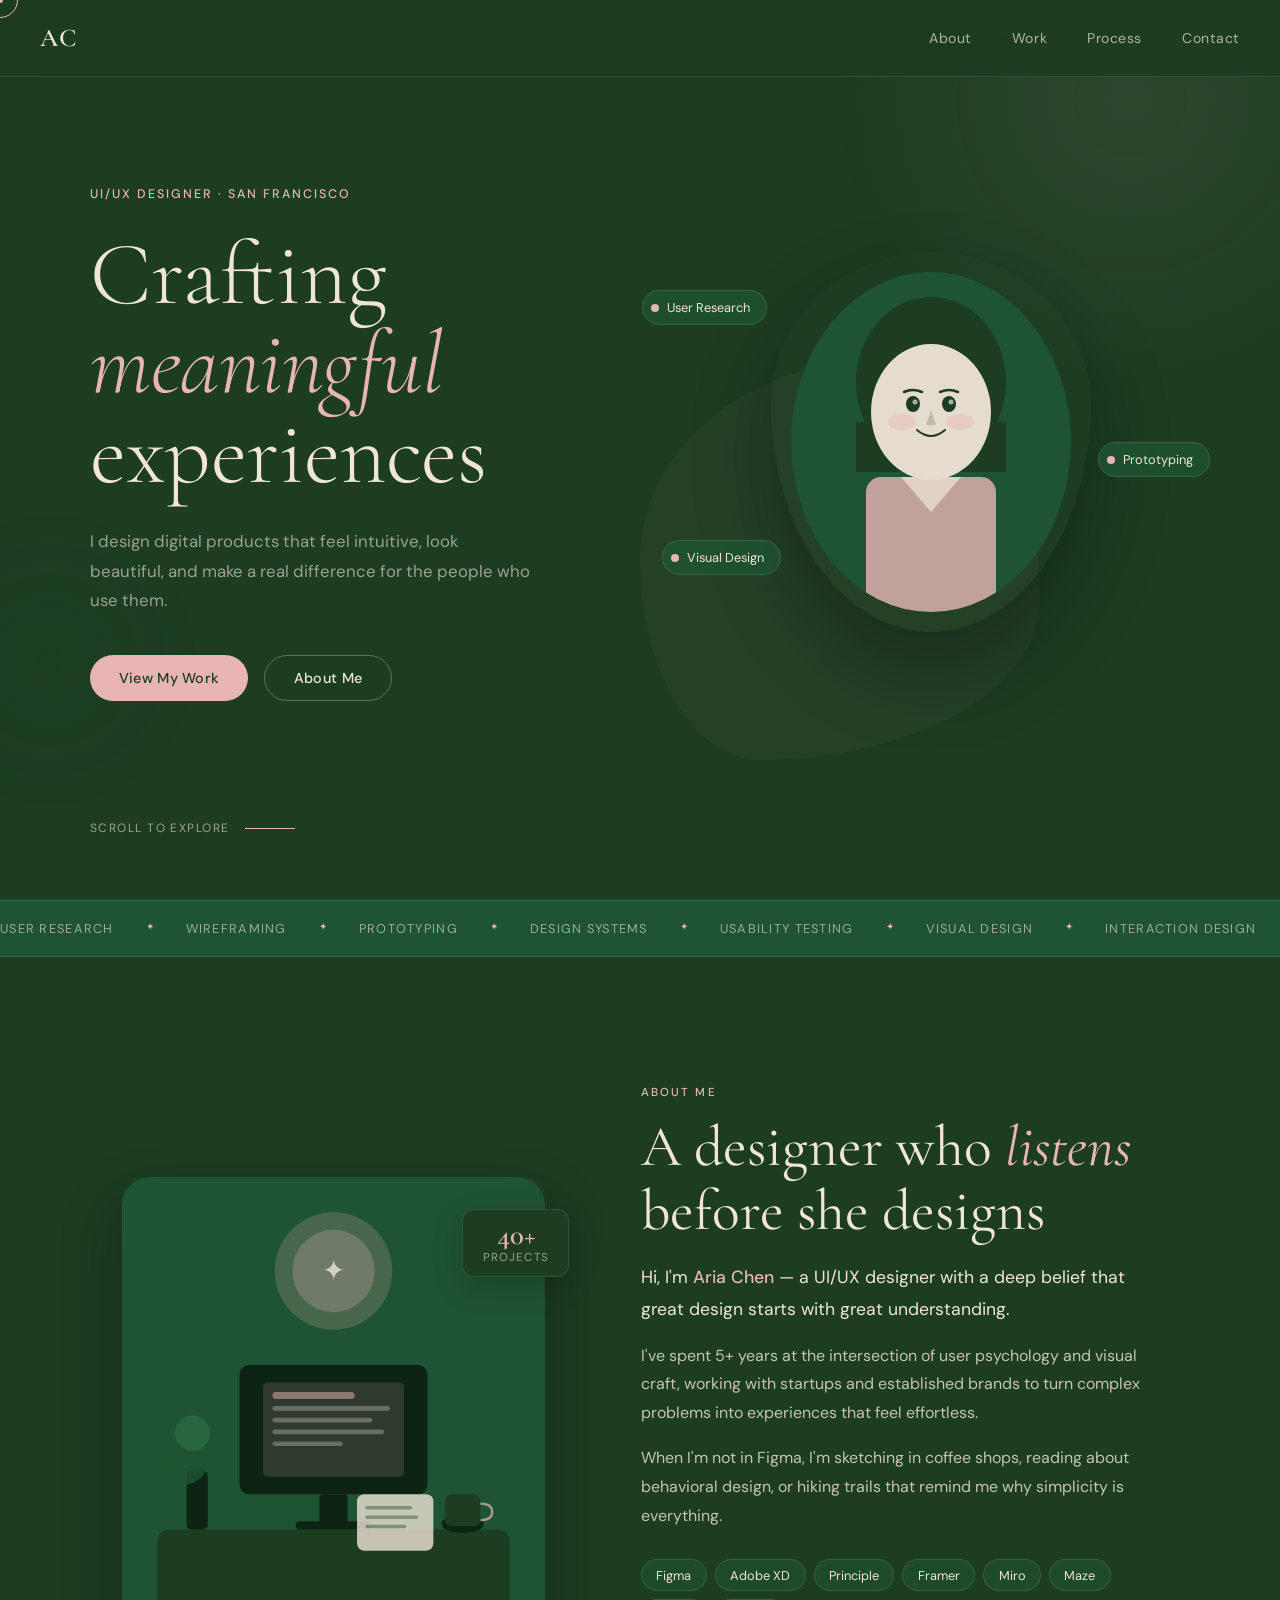
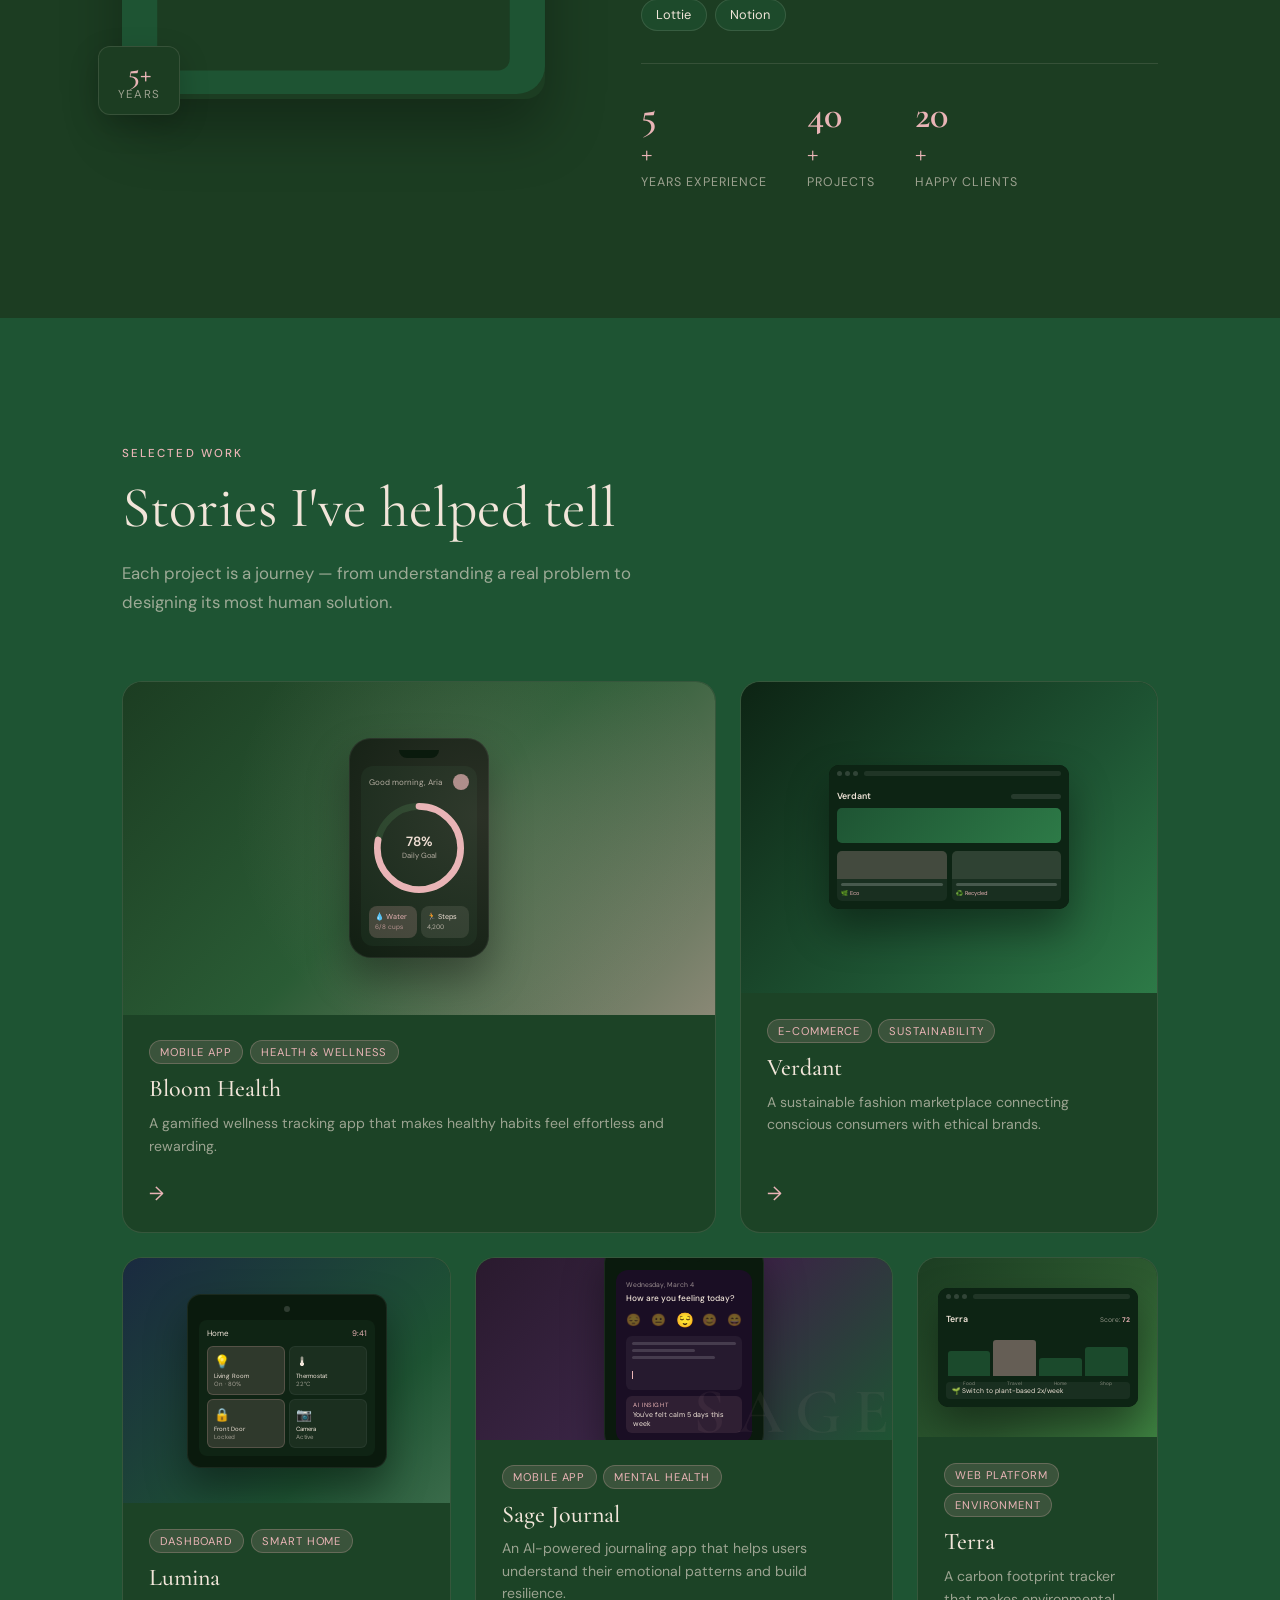
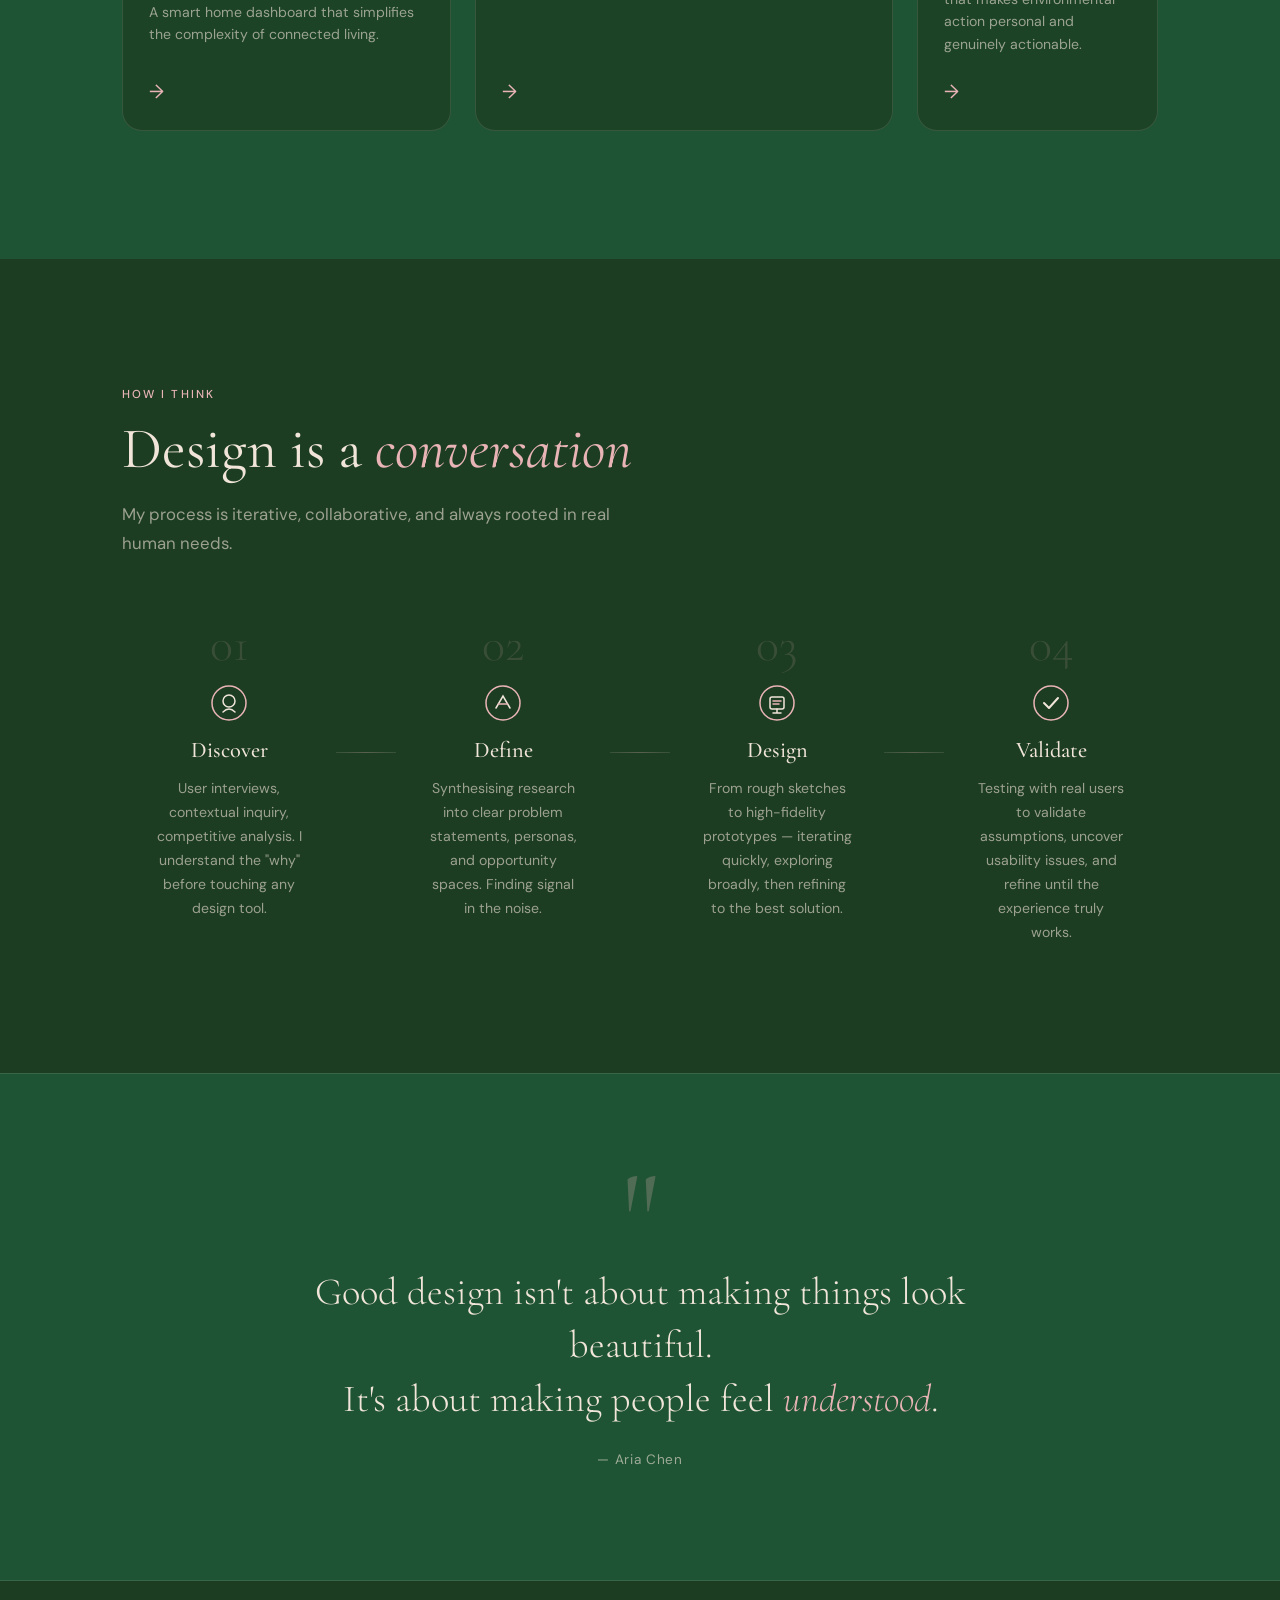
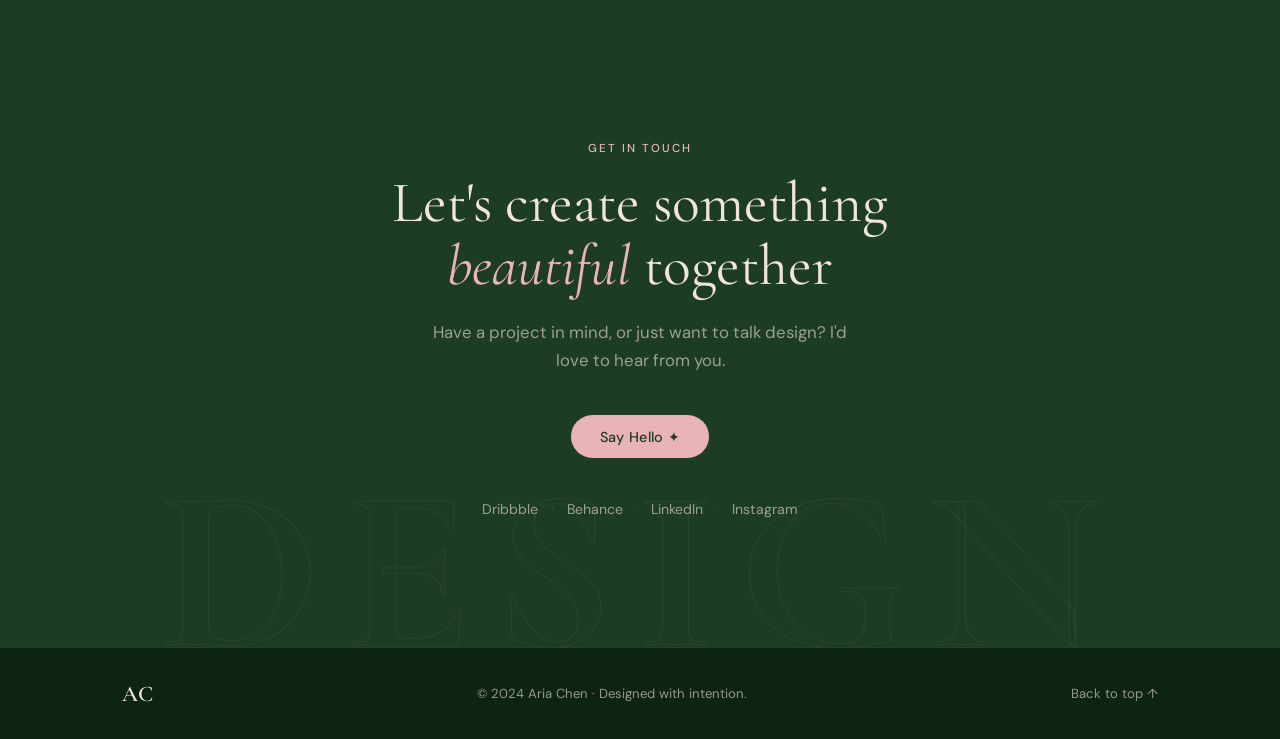
==== commit 6ec255d5: "Fix cursor visibility on project pages" ====
--- a/index-standalone.html
+++ b/index-standalone.html
@@ -1285,14 +1285,12 @@
 </style>
 </head>
 <body>
-<div id="view-home">
-
-  <!-- Custom Cursor -->
+  <!-- Custom Cursor & Scroll Progress (outside all views so always visible) -->
   <div class="cursor" id="cursor"></div>
   <div class="cursor-dot" id="cursorDot"></div>
-
-  <!-- Scroll Progress -->
   <div class="scroll-progress" id="scrollProgress"></div>
+
+<div id="view-home">
 
   <!-- Navigation -->
   <nav class="nav" id="nav">
